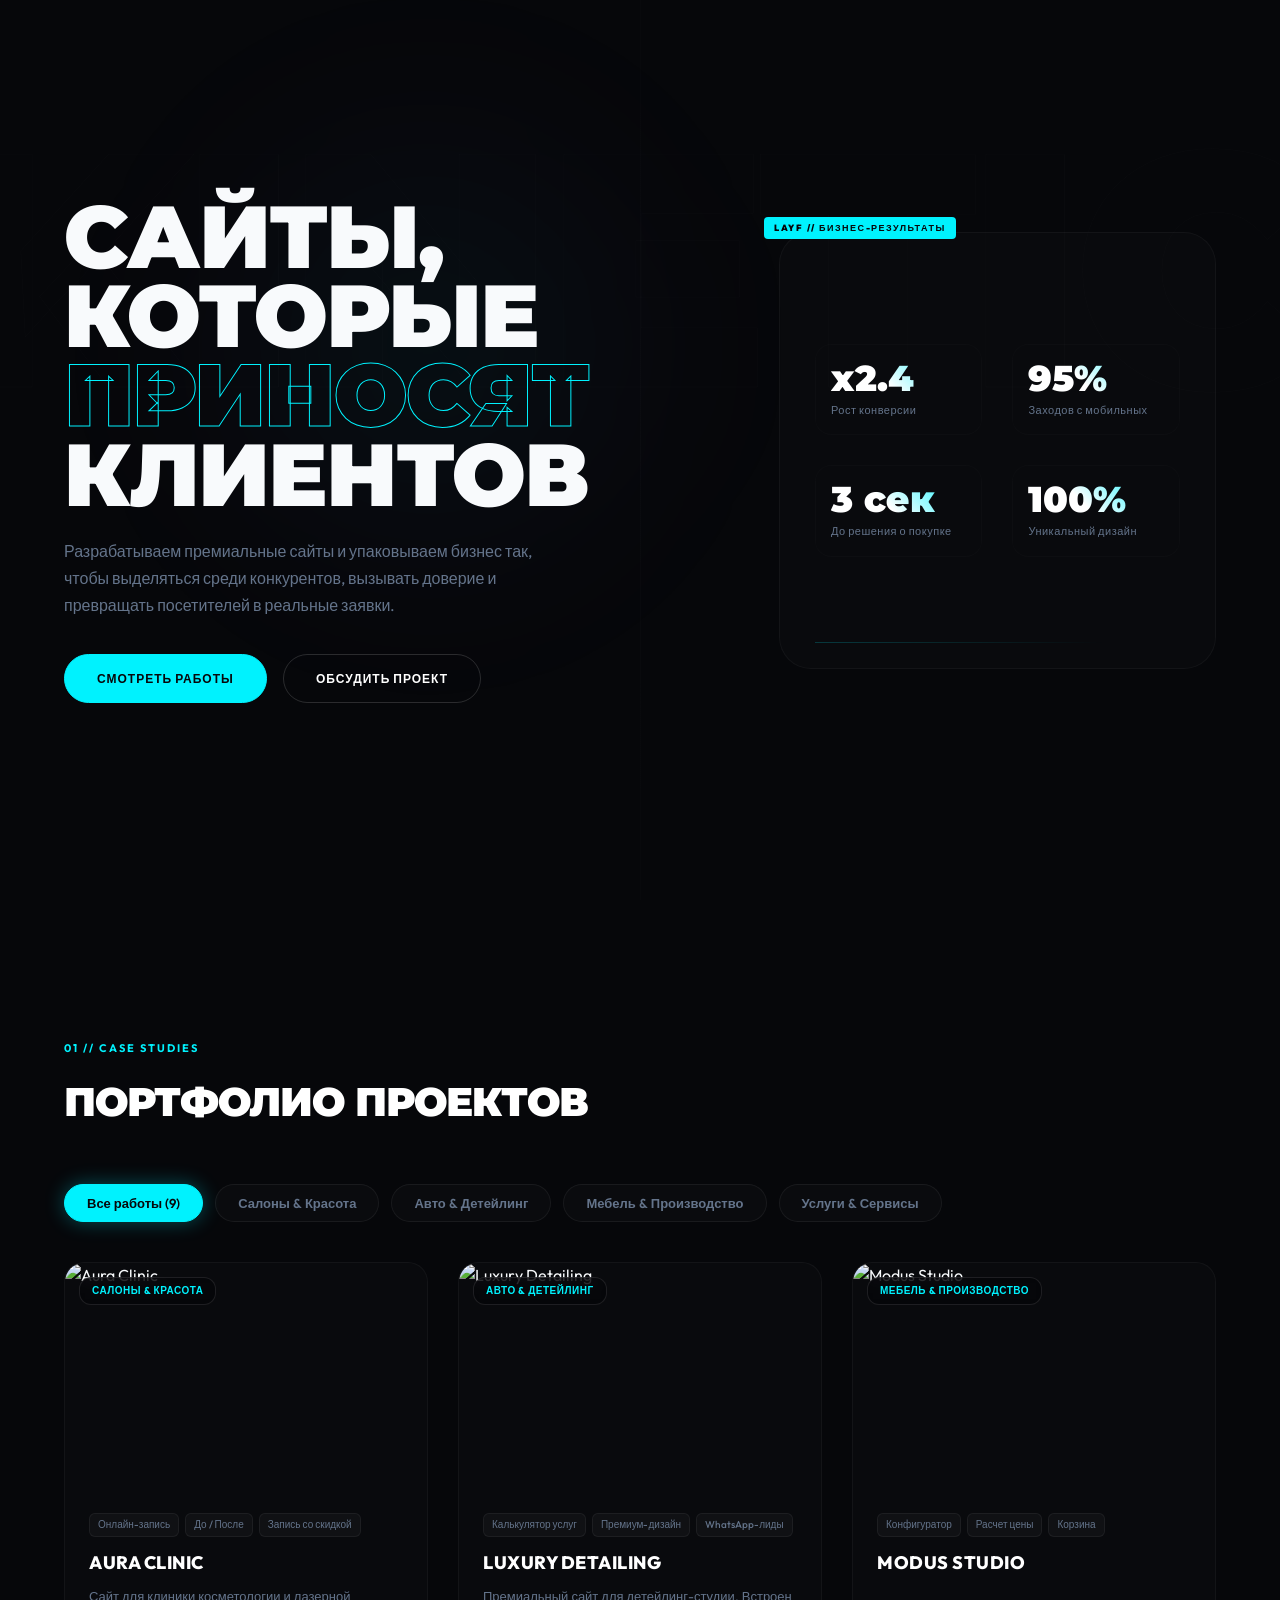
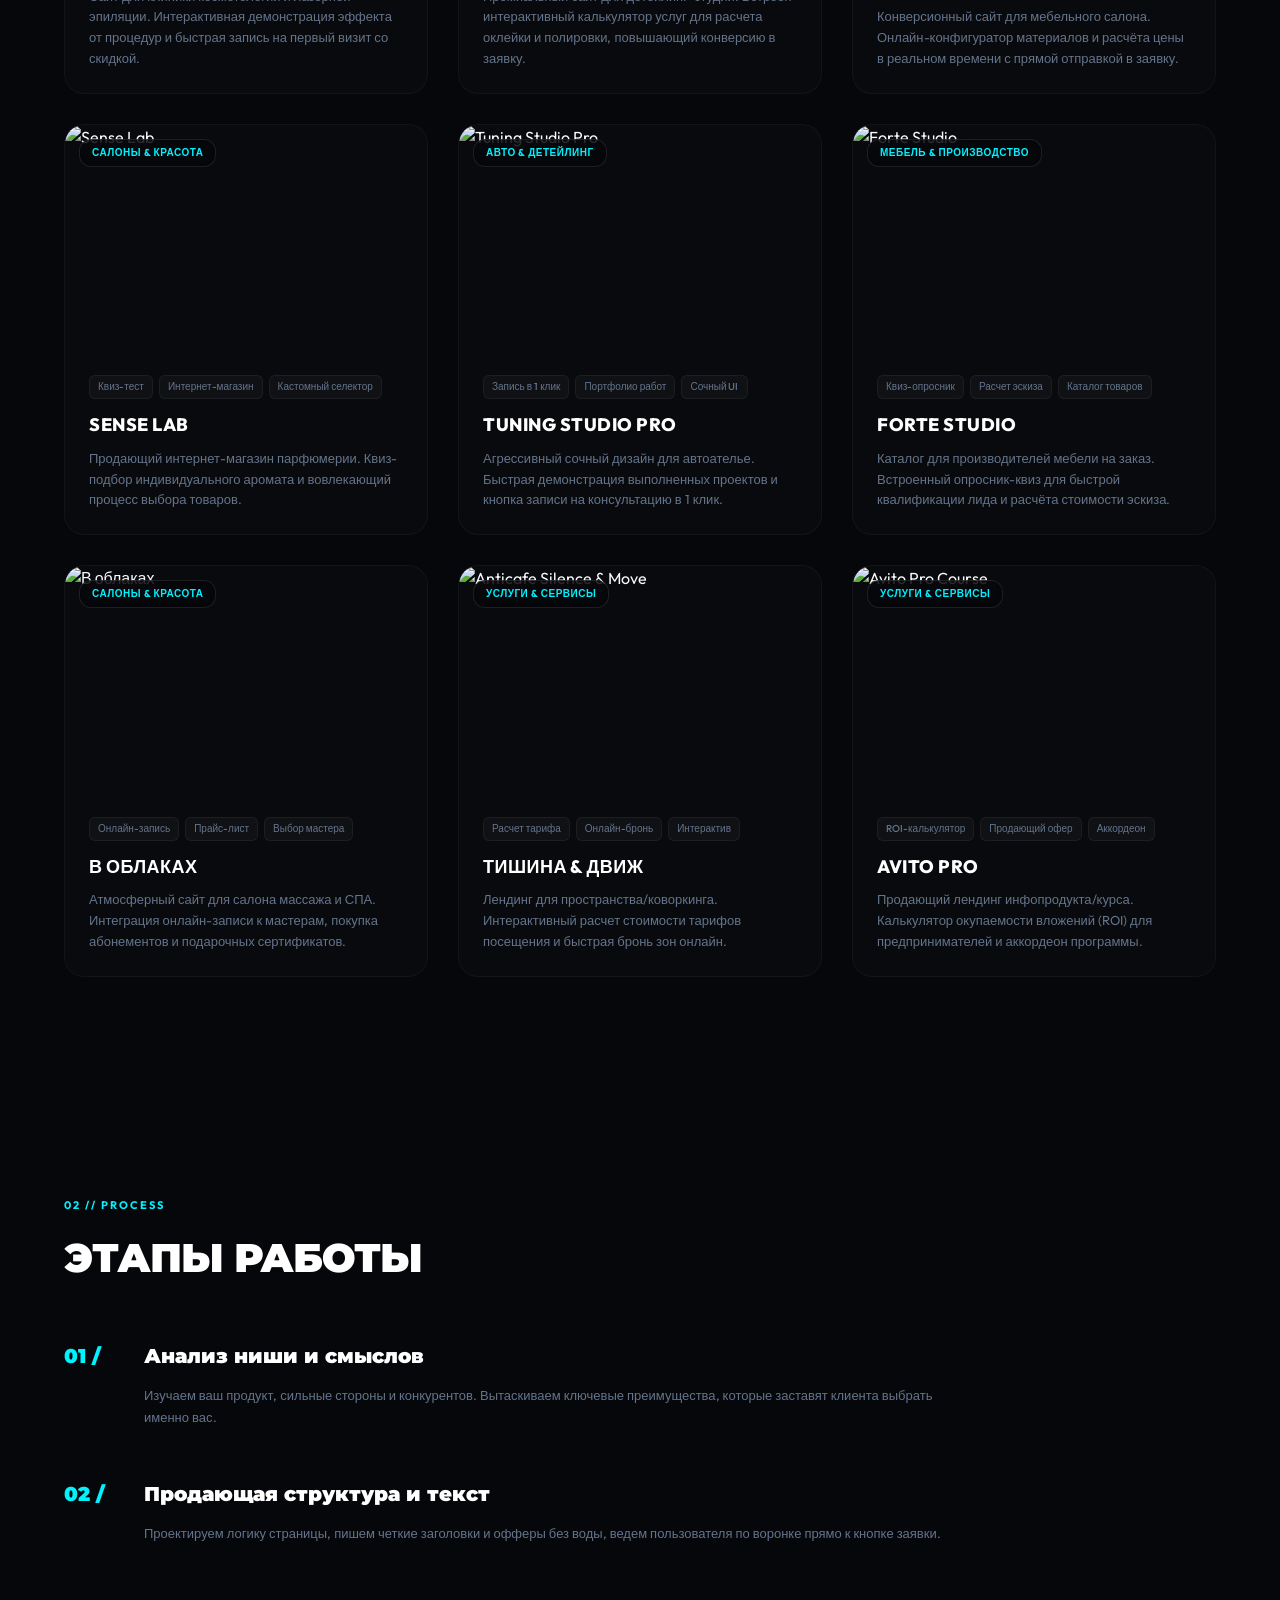
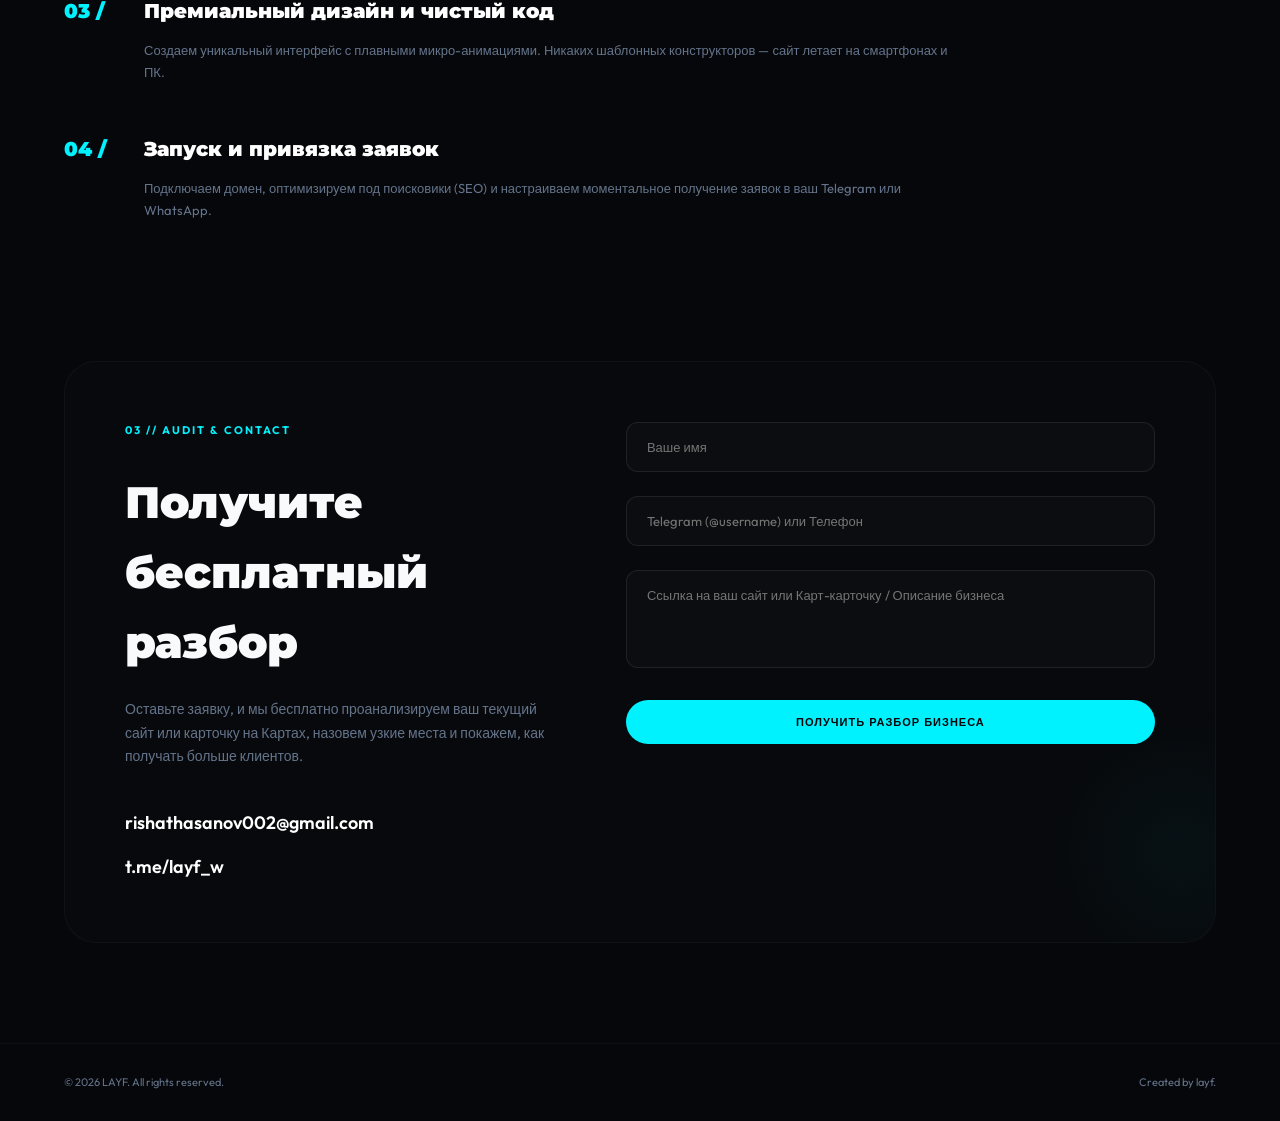
==== index.html @ 64aca0ef "Update portfolio: responsive grid, added V-Oblakah, updated Detailing URL" ====
<!DOCTYPE html>
<html lang="ru">
<head>
    <meta charset="UTF-8">
    <meta name="viewport" content="width=device-width, initial-scale=1.0">
    <title>LAYF | Разработка продающих сайтов для бизнеса</title>
    <link rel="preconnect" href="https://fonts.googleapis.com">
    <link rel="preconnect" href="https://fonts.gstatic.com" crossorigin>
    <link href="https://fonts.googleapis.com/css2?family=Montserrat:wght@800;900&family=Outfit:wght@300;400;600;800;900&display=swap" rel="stylesheet">
    <link rel="stylesheet" href="style.css">
</head>
<body>
    <!-- PRELOADER -->
    <div id="preloader">
        <div class="preloader-content">
            <div class="preloader-logo">WEB<span class="accent">KINETIC</span></div>
            <div class="preloader-bar-wrapper">
                <div class="preloader-bar"></div>
            </div>
        </div>
    </div>

    <div class="bg-glow"></div>
    
    <!-- Premium Grid Lines (Asymmetric background) -->
    <div class="bg-grid-lines">
        <span style="left: 15%;"></span>
        <span style="left: 45%;"></span>
        <span style="left: 80%;"></span>
    </div>
    
    <!-- Large decorative background text (Journalist style) -->
    <div class="bg-watermark">KINETIC</div>

    <main class="container">
        <!-- ASYMMETRIC HERO SECTION -->
        <header class="hero-v2">
            <div class="hero-text-block">
                <h1 class="hero-huge-title animate-hero">
                    <span class="split-left">САЙТЫ, КОТОРЫЕ</span><br>
                    <span class="split-right outline-text">ПРИНОСЯТ</span><br>
                    <span class="split-left">КЛИЕНТОВ</span>
                </h1>
                <p class="hero-desc-v2 animate-hero">
                    Разрабатываем премиальные сайты и упаковываем бизнес так, чтобы выделяться среди конкурентов, вызывать доверие и превращать посетителей в реальные заявки.
                </p>
                <div class="hero-actions animate-hero">
                    <a href="#projects-v2" class="btn-main scroll-to">Смотреть работы</a>
                    <a href="#contact-v2" class="btn-outline-action scroll-to">Обсудить проект</a>
                </div>
            </div>
            
            <div class="hero-visual-block animate-hero" id="hero-stats-card">
                <div class="interactive-card-badge">LAYF // БИЗНЕС-РЕЗУЛЬТАТЫ</div>
                <div class="hero-stats-widget">
                    <div class="stats-grid">
                        <div class="stat-tile" data-value="2.4" data-prefix="x">
                            <span class="stat-num">x0.0</span>
                            <span class="stat-label">Рост конверсии</span>
                        </div>
                        <div class="stat-tile" data-value="95" data-suffix="%">
                            <span class="stat-num">0%</span>
                            <span class="stat-label">Заходов с мобильных</span>
                        </div>
                        <div class="stat-tile" data-value="3" data-suffix=" сек">
                            <span class="stat-num">0 сек</span>
                            <span class="stat-label">До решения о покупке</span>
                        </div>
                        <div class="stat-tile" data-value="100" data-suffix="%">
                            <span class="stat-num">0%</span>
                            <span class="stat-label">Уникальный дизайн</span>
                        </div>
                    </div>
                    <div class="widget-decor-line"></div>
                </div>
            </div>
        </header>

        <!-- PORTFOLIO SECTION (Horizontal 3D Showcase) -->
        <!-- PORTFOLIO SECTION (Interactive Grid Showcase with Category Filters) -->
        <section class="projects-section-v2 reveal" id="projects-v2">
            <div class="section-header-v2">
                <div class="section-num">01 // CASE STUDIES</div>
                <h2 class="section-title-v2">Портфолио проектов</h2>
            </div>

            <!-- Category Filter Tabs -->
            <div class="portfolio-filter-tabs">
                <button class="filter-tab active" data-category="all">Все работы (9)</button>
                <button class="filter-tab" data-category="beauty">Салоны & Красота</button>
                <button class="filter-tab" data-category="auto">Авто & Детейлинг</button>
                <button class="filter-tab" data-category="furniture">Мебель & Производство</button>
                <button class="filter-tab" data-category="services">Услуги & Сервисы</button>
            </div>

            <!-- Grid Container -->
            <div class="projects-grid-container" id="projects-grid">
                <!-- Project 1: Beauty / Aura Clinic -->
                <a href="aura/index.html" class="project-grid-card" data-category="beauty" target="_blank">
                    <div class="grid-card-badge">Салоны & Красота</div>
                    <div class="grid-card-image">
                        <img src="https://images.unsplash.com/photo-1512290923902-8a9f81dc236c?auto=format&fit=crop&q=80&w=800" alt="Aura Clinic">
                        <div class="grid-card-overlay">
                            <span class="btn-demo">Открыть Демо ↗</span>
                        </div>
                    </div>
                    <div class="grid-card-content">
                        <div class="grid-card-tags">
                            <span>Онлайн-запись</span>
                            <span>До / После</span>
                            <span>Запись со скидкой</span>
                        </div>
                        <h3>AURA CLINIC</h3>
                        <p>Сайт для клиники косметологии и лазерной эпиляции. Интерактивная демонстрация эффекта от процедур и быстрая запись на первый визит со скидкой.</p>
                    </div>
                </a>

                <!-- Project 2: Auto / Luxury Detailing -->
                <a href="https://mb-detailing-three.vercel.app/" class="project-grid-card" data-category="auto" target="_blank">
                    <div class="grid-card-badge">Авто & Детейлинг</div>
                    <div class="grid-card-image">
                        <img src="https://images.unsplash.com/photo-1618843479313-40f8afb4b4d8?auto=format&fit=crop&q=80&w=800" alt="Luxury Detailing">
                        <div class="grid-card-overlay">
                            <span class="btn-demo">Открыть Демо ↗</span>
                        </div>
                    </div>
                    <div class="grid-card-content">
                        <div class="grid-card-tags">
                            <span>Калькулятор услуг</span>
                            <span>Премиум-дизайн</span>
                            <span>WhatsApp-лиды</span>
                        </div>
                        <h3>LUXURY DETAILING</h3>
                        <p>Премиальный сайт для детейлинг-студии. Встроен интерактивный калькулятор услуг для расчета оклейки и полировки, повышающий конверсию в заявку.</p>
                    </div>
                </a>

                <!-- Project 3: Furniture / Modus Studio -->
                <a href="modus/index.html" class="project-grid-card" data-category="furniture" target="_blank">
                    <div class="grid-card-badge">Мебель & Производство</div>
                    <div class="grid-card-image">
                        <img src="https://images.unsplash.com/photo-1555041469-a586c61ea9bc?auto=format&fit=crop&q=80&w=800" alt="Modus Studio">
                        <div class="grid-card-overlay">
                            <span class="btn-demo">Открыть Демо ↗</span>
                        </div>
                    </div>
                    <div class="grid-card-content">
                        <div class="grid-card-tags">
                            <span>Конфигуратор</span>
                            <span>Расчет цены</span>
                            <span>Корзина</span>
                        </div>
                        <h3>MODUS STUDIO</h3>
                        <p>Конверсионный сайт для мебельного салона. Онлайн-конфигуратор материалов и расчёта цены в реальном времени с прямой отправкой в заявку.</p>
                    </div>
                </a>

                <!-- Project 4: Beauty / Sense Lab -->
                <a href="scent/index.html" class="project-grid-card" data-category="beauty" target="_blank">
                    <div class="grid-card-badge">Салоны & Красота</div>
                    <div class="grid-card-image">
                        <img src="https://images.unsplash.com/photo-1547887537-6158d64c35b3?auto=format&fit=crop&q=80&w=800" alt="Sense Lab">
                        <div class="grid-card-overlay">
                            <span class="btn-demo">Открыть Демо ↗</span>
                        </div>
                    </div>
                    <div class="grid-card-content">
                        <div class="grid-card-tags">
                            <span>Квиз-тест</span>
                            <span>Интернет-магазин</span>
                            <span>Кастомный селектор</span>
                        </div>
                        <h3>SENSE LAB</h3>
                        <p>Продающий интернет-магазин парфюмерии. Квиз-подбор индивидуального аромата и вовлекающий процесс выбора товаров.</p>
                    </div>
                </a>

                <!-- Project 5: Auto / Tuning Studio Pro -->
                <a href="tuning/index.html" class="project-grid-card" data-category="auto" target="_blank">
                    <div class="grid-card-badge">Авто & Детейлинг</div>
                    <div class="grid-card-image">
                        <img src="https://images.unsplash.com/photo-1552519507-da3b142c6e3d?auto=format&fit=crop&q=80&w=800" alt="Tuning Studio Pro">
                        <div class="grid-card-overlay">
                            <span class="btn-demo">Открыть Демо ↗</span>
                        </div>
                    </div>
                    <div class="grid-card-content">
                        <div class="grid-card-tags">
                            <span>Запись в 1 клик</span>
                            <span>Портфолио работ</span>
                            <span>Сочный UI</span>
                        </div>
                        <h3>TUNING STUDIO PRO</h3>
                        <p>Агрессивный сочный дизайн для автоателье. Быстрая демонстрация выполненных проектов и кнопка записи на консультацию в 1 клик.</p>
                    </div>
                </a>

                <!-- Project 6: Furniture / Forte Studio -->
                <a href="forte/index.html" class="project-grid-card" data-category="furniture" target="_blank">
                    <div class="grid-card-badge">Мебель & Производство</div>
                    <div class="grid-card-image">
                        <img src="https://images.unsplash.com/photo-1600607687939-ce8a6c25118c?auto=format&fit=crop&q=80&w=800" alt="Forte Studio">
                        <div class="grid-card-overlay">
                            <span class="btn-demo">Открыть Демо ↗</span>
                        </div>
                    </div>
                    <div class="grid-card-content">
                        <div class="grid-card-tags">
                            <span>Квиз-опросник</span>
                            <span>Расчет эскиза</span>
                            <span>Каталог товаров</span>
                        </div>
                        <h3>FORTE STUDIO</h3>
                        <p>Каталог для производителей мебели на заказ. Встроенный опросник-квиз для быстрой квалификации лида и расчёта стоимости эскиза.</p>
                    </div>
                </a>

                <!-- Project 7: Beauty / V-Oblakah -->
                <a href="https://premiumwebtemplate.vercel.app/" class="project-grid-card" data-category="beauty" target="_blank">
                    <div class="grid-card-badge">Салоны & Красота</div>
                    <div class="grid-card-image">
                        <img src="https://images.unsplash.com/photo-1544161515-4ab6ce6db874?auto=format&fit=crop&q=80&w=800" alt="В облаках">
                        <div class="grid-card-overlay">
                            <span class="btn-demo">Открыть Демо ↗</span>
                        </div>
                    </div>
                    <div class="grid-card-content">
                        <div class="grid-card-tags">
                            <span>Онлайн-запись</span>
                            <span>Прайс-лист</span>
                            <span>Выбор мастера</span>
                        </div>
                        <h3>В ОБЛАКАХ</h3>
                        <p>Атмосферный сайт для салона массажа и СПА. Интеграция онлайн-записи к мастерам, покупка абонементов и подарочных сертификатов.</p>
                    </div>
                </a>

                <!-- Project 8: Services / Anticafe Silence & Move -->
                <a href="anticafe/index.html" class="project-grid-card" data-category="services" target="_blank">
                    <div class="grid-card-badge">Услуги & Сервисы</div>
                    <div class="grid-card-image">
                        <img src="https://images.unsplash.com/photo-1542751371-adc38448a05e?auto=format&fit=crop&q=80&w=800" alt="Anticafe Silence & Move">
                        <div class="grid-card-overlay">
                            <span class="btn-demo">Открыть Демо ↗</span>
                        </div>
                    </div>
                    <div class="grid-card-content">
                        <div class="grid-card-tags">
                            <span>Расчет тарифа</span>
                            <span>Онлайн-бронь</span>
                            <span>Интерактив</span>
                        </div>
                        <h3>ТИШИНА & ДВИЖ</h3>
                        <p>Лендинг для пространства/коворкинга. Интерактивный расчет стоимости тарифов посещения и быстрая бронь зон онлайн.</p>
                    </div>
                </a>

                <!-- Project 9: Services / Avito Pro Course -->
                <a href="avitoprofit/index.html" class="project-grid-card" data-category="services" target="_blank">
                    <div class="grid-card-badge">Услуги & Сервисы</div>
                    <div class="grid-card-image">
                        <img src="https://images.unsplash.com/photo-1460925895917-afdab827c52f?auto=format&fit=crop&q=80&w=800" alt="Avito Pro Course">
                        <div class="grid-card-overlay">
                            <span class="btn-demo">Открыть Демо ↗</span>
                        </div>
                    </div>
                    <div class="grid-card-content">
                        <div class="grid-card-tags">
                            <span>ROI-калькулятор</span>
                            <span>Продающий офер</span>
                            <span>Аккордеон</span>
                        </div>
                        <h3>AVITO PRO</h3>
                        <p>Продающий лендинг инфопродукта/курса. Калькулятор окупаемости вложений (ROI) для предпринимателей и аккордеон программы.</p>
                    </div>
                </a>
            </div>
        </section>

        <!-- PROCESS / WORKFLOW -->
        <section class="features-v2 reveal" id="process-v2">
            <div class="section-header-v2">
                <div class="section-num">02 // PROCESS</div>
                <h2 class="section-title-v2">Этапы работы</h2>
            </div>
            
            <div class="asymmetric-features-list">
                <div class="feature-item-v2">
                    <span class="feature-num-v2">01 /</span>
                    <div class="feature-text-v2">
                        <h4>Анализ ниши и смыслов</h4>
                        <p>Изучаем ваш продукт, сильные стороны и конкурентов. Вытаскиваем ключевые преимущества, которые заставят клиента выбрать именно вас.</p>
                    </div>
                </div>
                <div class="feature-item-v2">
                    <span class="feature-num-v2">02 /</span>
                    <div class="feature-text-v2">
                        <h4>Продающая структура и текст</h4>
                        <p>Проектируем логику страницы, пишем четкие заголовки и офферы без воды, ведем пользователя по воронке прямо к кнопке заявки.</p>
                    </div>
                </div>
                <div class="feature-item-v2">
                    <span class="feature-num-v2">03 /</span>
                    <div class="feature-text-v2">
                        <h4>Премиальный дизайн и чистый код</h4>
                        <p>Создаем уникальный интерфейс с плавными микро-анимациями. Никаких шаблонных конструкторов — сайт летает на смартфонах и ПК.</p>
                    </div>
                </div>
                <div class="feature-item-v2">
                    <span class="feature-num-v2">04 /</span>
                    <div class="feature-text-v2">
                        <h4>Запуск и привязка заявок</h4>
                        <p>Подключаем домен, оптимизируем под поисковики (SEO) и настраиваем моментальное получение заявок в ваш Telegram или WhatsApp.</p>
                    </div>
                </div>
            </div>
        </section>

        <!-- CONTACT SECTION -->
        <section class="contact-section-v2 reveal" id="contact-v2">
            <div class="contact-grid-v2">
                <div class="contact-info-side">
                    <div class="section-num">03 // AUDIT & CONTACT</div>
                    <h2 class="contact-title-v2">Получите бесплатный разбор</h2>
                    <p>Оставьте заявку, и мы бесплатно проанализируем ваш текущий сайт или карточку на Картах, назовем узкие места и покажем, как получать больше клиентов.</p>
                    
                    <div class="contact-meta-links">
                        <a href="mailto:rishathasanov002@gmail.com" class="meta-link">rishathasanov002@gmail.com</a>
                        <a href="https://t.me/layf_w" class="meta-link">t.me/layf_w</a>
                    </div>
                </div>
                
                <div class="contact-form-side">
                    <form id="universal-contact-form" class="contact-form-v2">
                        <div class="form-group-v2">
                            <input type="text" id="contact-name" placeholder="Ваше имя" required>
                        </div>
                        <div class="form-group-v2">
                            <input type="text" id="contact-link" placeholder="Telegram (@username) или Телефон" required>
                        </div>
                        <div class="form-group-v2">
                            <textarea id="contact-task" placeholder="Ссылка на ваш сайт или Карт-карточку / Описание бизнеса" rows="4" required></textarea>
                        </div>
                        <button type="submit" class="btn-submit-v2">Получить разбор бизнеса</button>
                        <p class="form-success-msg" style="display: none; color: var(--color-accent); margin-top: 20px; font-weight: 600;"></p>
                    </form>
                </div>
            </div>
        </section>
    </main>

    <!-- Small footer -->
    <footer class="footer-v2">
        <div class="footer-inner-v2">
            <span>&copy; 2026 LAYF. All rights reserved.</span>
            <span>Created by layf.</span>
        </div>
    </footer>

    <script src="script.js"></script>
</body>
</html>
---- style.css ----
/* WEBKINETIC CONCEPT STYLES (ASIMMETRIC JOURNAL LAYOUT) */

:root {
    --bg-color: #06070a;
    --text-main: #f8fafc;
    --text-muted: #64748b;
    --color-accent: #00f2fe;
    --color-accent-rgb: 0, 242, 254;
    --font-heading: 'Outfit', sans-serif;
    --font-body: 'Outfit', sans-serif;
}

* {
    margin: 0;
    padding: 0;
    box-sizing: border-box;
    scroll-behavior: smooth;
}

a {
    color: inherit;
    text-decoration: none;
}

body {
    background-color: var(--bg-color);
    color: var(--text-main);
    font-family: var(--font-body);
    line-height: 1.6;
    overflow-x: hidden;
    position: relative;
}

/* Background Ambient Glows */
.bg-glow {
    position: fixed;
    top: 5%;
    left: 10%;
    width: 600px;
    height: 600px;
    background: radial-gradient(circle, rgba(0, 242, 254, 0.05) 0%, rgba(168, 85, 247, 0.02) 50%, rgba(0,0,0,0) 70%);
    border-radius: 50%;
    pointer-events: none;
    z-index: 0;
    filter: blur(80px);
}

/* Premium Grid Lines (Asymmetric placement) */
.bg-grid-lines {
    position: fixed;
    top: 0;
    left: 50%;
    transform: translateX(-50%);
    width: 100%;
    max-width: 1400px;
    height: 100%;
    display: flex;
    justify-content: space-between;
    pointer-events: none;
    z-index: 0;
}
.bg-grid-lines span {
    width: 1px;
    height: 100%;
    background: linear-gradient(to bottom, rgba(255, 255, 255, 0.01) 0%, rgba(255, 255, 255, 0.02) 50%, rgba(255, 255, 255, 0.01) 100%);
}

/* Huge decorative background watermark (Journal style) */
.bg-watermark {
    position: absolute;
    top: 15vh;
    left: -5%;
    font-size: 26vw;
    font-weight: 900;
    line-height: 0.8;
    color: transparent;
    -webkit-text-stroke: 1px rgba(255, 255, 255, 0.015);
    pointer-events: none;
    user-select: none;
    z-index: 0;
    letter-spacing: -10px;
    font-family: 'Montserrat', sans-serif;
}

.container {
    max-width: 1200px;
    margin: 0 auto;
    padding: 0 24px;
    position: relative;
    z-index: 1;
}

/* Preloader Styles */
#preloader {
    position: fixed;
    top: 0;
    left: 0;
    width: 100%;
    height: 100%;
    background: #06070a;
    z-index: 99999;
    display: flex;
    align-items: center;
    justify-content: center;
    transition: opacity 0.6s cubic-bezier(0.16, 1, 0.3, 1), 
                visibility 0.6s cubic-bezier(0.16, 1, 0.3, 1),
                filter 0.6s cubic-bezier(0.16, 1, 0.3, 1);
}
#preloader.fade-out {
    opacity: 0;
    visibility: hidden;
    filter: blur(20px);
}
.preloader-content {
    display: flex;
    flex-direction: column;
    align-items: center;
    gap: 20px;
}
.preloader-logo {
    font-family: 'Outfit', sans-serif;
    font-size: 32px;
    font-weight: 900;
    color: #fff;
    letter-spacing: 3px;
    text-transform: uppercase;
    animation: pulseGlow 1.8s infinite ease-in-out;
}
.preloader-logo .accent {
    color: var(--color-accent);
}
.preloader-bar-wrapper {
    width: 160px;
    height: 2px;
    background: rgba(255, 255, 255, 0.05);
    border-radius: 1px;
    overflow: hidden;
}
.preloader-bar {
    width: 0;
    height: 100%;
    background: var(--color-accent);
    box-shadow: 0 0 10px var(--color-accent);
    animation: loadBar 1.2s cubic-bezier(0.16, 1, 0.3, 1) forwards;
}

@keyframes loadBar {
    0% { width: 0; }
    100% { width: 100%; }
}
@keyframes pulseGlow {
    0%, 100% {
        opacity: 0.8;
        transform: scale(0.98);
        text-shadow: 0 0 10px rgba(0, 242, 254, 0);
    }
    50% {
        opacity: 1;
        transform: scale(1.02);
        text-shadow: 0 0 25px rgba(0, 242, 254, 0.4);
    }
}

/* Hero Cascade Load Animations */
.animate-hero {
    opacity: 0;
    transform: translateY(30px);
    transition: opacity 1s cubic-bezier(0.16, 1, 0.3, 1), 
                transform 1s cubic-bezier(0.16, 1, 0.3, 1);
    will-change: transform, opacity;
}

body.hero-start .animate-hero {
    opacity: 1;
    transform: translateY(0);
}

body.hero-start .hero-huge-title.animate-hero {
    transition-delay: 0.1s;
}
body.hero-start .hero-desc-v2.animate-hero {
    transition-delay: 0.25s;
}
body.hero-start .hero-actions.animate-hero {
    transition-delay: 0.4s;
}
body.hero-start .hero-visual-block.animate-hero {
    transition-delay: 0.5s;
}

/* ==========================================
   ASYMMETRIC HERO SECTION
   ========================================== */
.hero-v2 {
    display: grid;
    grid-template-columns: 1.2fr 0.8fr;
    min-height: 100vh;
    align-items: center;
    gap: 60px;
    padding: 100px 0;
}
.hero-text-block {
    display: flex;
    flex-direction: column;
    align-items: flex-start;
}
.hero-huge-title {
    font-family: 'Montserrat', sans-serif;
    font-size: 5.5rem;
    font-weight: 900;
    line-height: 0.9;
    letter-spacing: -2px;
    margin-bottom: 24px;
    text-transform: uppercase;
}
.hero-huge-title .outline-text {
    color: transparent;
    -webkit-text-stroke: 1px var(--color-accent);
}
.hero-desc-v2 {
    font-size: 16px;
    color: var(--text-muted);
    max-width: 480px;
    line-height: 1.7;
    margin-bottom: 35px;
}
.hero-actions {
    display: flex;
    gap: 16px;
}

/* Split Heading on Scroll */
.hero-huge-title span {
    display: inline-block;
    will-change: transform;
    transition: transform 0.1s cubic-bezier(0.25, 0.46, 0.45, 0.94);
}

/* Buttons style with magnetic support */
.btn-main {
    background: var(--color-accent);
    color: #06070a;
    border: 1px solid var(--color-accent);
    padding: 14px 32px;
    border-radius: 30px;
    font-size: 12px;
    font-weight: 700;
    text-transform: uppercase;
    letter-spacing: 1px;
    text-decoration: none;
    will-change: transform;
    transition: background 0.3s, color 0.3s, border-color 0.3s, box-shadow 0.3s, transform 0.2s cubic-bezier(0.25, 1, 0.5, 1);
}
.btn-main:hover {
    background: transparent;
    color: var(--color-accent);
    box-shadow: 0 0 20px rgba(0, 242, 254, 0.3);
}

.btn-outline-action {
    background: transparent;
    color: #fff;
    border: 1px solid rgba(255, 255, 255, 0.15);
    padding: 14px 32px;
    border-radius: 30px;
    font-size: 12px;
    font-weight: 700;
    text-transform: uppercase;
    letter-spacing: 1px;
    text-decoration: none;
    will-change: transform;
    transition: background 0.3s, border-color 0.3s, transform 0.2s cubic-bezier(0.25, 1, 0.5, 1);
}
.btn-outline-action:hover {
    background: rgba(255, 255, 255, 0.03);
    border-color: #fff;
}

/* Hero visual block (Premium Statistics Widget with 3D Parallax perspective) */
.hero-visual-block {
    position: relative;
    width: 100%;
    aspect-ratio: 1/1;
    max-width: 440px;
    justify-self: end;
    perspective: 1000px;
}
.interactive-card-badge {
    position: absolute;
    top: -15px;
    left: -15px;
    background: var(--color-accent);
    color: #06070a;
    font-family: 'Outfit', sans-serif;
    font-size: 9px;
    font-weight: 900;
    padding: 4px 10px;
    border-radius: 4px;
    letter-spacing: 1.5px;
    z-index: 10;
}
.hero-stats-widget {
    width: 100%;
    height: 100%;
    background: rgba(255, 255, 255, 0.015);
    border: 1px solid rgba(255, 255, 255, 0.04);
    border-radius: 32px;
    padding: 35px;
    display: flex;
    flex-direction: column;
    justify-content: center;
    backdrop-filter: blur(8px);
    transition: transform 0.15s ease-out, border-color 0.4s, box-shadow 0.4s;
    transform-style: preserve-3d;
}
.hero-stats-widget:hover {
    border-color: rgba(0, 242, 254, 0.15);
    box-shadow: 0 25px 60px rgba(0, 0, 0, 0.5);
}

.stats-grid {
    display: grid;
    grid-template-columns: 1fr 1fr;
    gap: 30px;
    transform: translateZ(25px);
}

.stat-tile {
    display: flex;
    flex-direction: column;
    gap: 6px;
    padding: 15px;
    background: rgba(255, 255, 255, 0.005);
    border: 1px solid rgba(255, 255, 255, 0.015);
    border-radius: 16px;
    transition: all 0.3s ease;
}
.stat-tile:hover {
    background: rgba(255, 255, 255, 0.015);
    border-color: rgba(255, 255, 255, 0.05);
    transform: translateZ(5px) scale(1.03);
}

.stat-num {
    font-family: 'Montserrat', sans-serif;
    font-size: 36px;
    font-weight: 900;
    color: #fff;
    line-height: 1;
    background: linear-gradient(45deg, #fff 40%, var(--color-accent) 100%);
    -webkit-background-clip: text;
    -webkit-text-fill-color: transparent;
}
.stat-label {
    font-size: 11px;
    color: var(--text-muted);
    font-weight: 500;
    letter-spacing: 0.5px;
}

.widget-decor-line {
    position: absolute;
    bottom: 25px;
    left: 35px;
    width: calc(100% - 70px);
    height: 1px;
    background: linear-gradient(90deg, var(--color-accent) 0%, transparent 80%);
    opacity: 0.2;
    transform: translateZ(10px);
}

/* ==========================================
   SECTION HEADER (Asymmetric layout style)
   ========================================== */
.section-header-v2 {
    margin-top: 140px;
    margin-bottom: 50px;
    display: flex;
    flex-direction: column;
    align-items: flex-start;
}
.section-num {
    font-size: 11px;
    font-weight: 700;
    letter-spacing: 2px;
    color: var(--color-accent);
    margin-bottom: 12px;
}
.section-title-v2 {
    font-family: 'Montserrat', sans-serif;
    font-size: 40px;
    font-weight: 900;
    text-transform: uppercase;
    color: #fff;
    letter-spacing: -1px;
}

/* ==========================================
   PORTFOLIO SECTION & SLIDER
   ========================================== */
.projects-section-v2 {
    position: relative;
    padding-bottom: 80px;
}

/* Category Filter Tabs */
.portfolio-filter-tabs {
    display: flex;
    flex-wrap: wrap;
    gap: 12px;
    margin: 30px 0 40px 0;
}
.filter-tab {
    background: rgba(255, 255, 255, 0.02);
    border: 1px solid rgba(255, 255, 255, 0.06);
    color: var(--text-muted);
    padding: 10px 22px;
    border-radius: 30px;
    font-size: 13px;
    font-weight: 600;
    font-family: var(--font-heading);
    cursor: pointer;
    transition: all 0.3s cubic-bezier(0.16, 1, 0.3, 1);
}
.filter-tab:hover {
    color: #fff;
    border-color: rgba(255, 255, 255, 0.2);
    background: rgba(255, 255, 255, 0.04);
}
.filter-tab.active {
    background: var(--color-accent);
    color: #06070a;
    border-color: var(--color-accent);
    box-shadow: 0 0 20px rgba(0, 242, 254, 0.3);
}

/* Portfolio Grid Container */
.projects-grid-container {
    display: grid;
    grid-template-columns: repeat(3, 1fr);
    gap: 30px;
    width: 100%;
}

/* Grid Cards */
.project-grid-card {
    background: rgba(255, 255, 255, 0.015);
    border: 1px solid rgba(255, 255, 255, 0.04);
    backdrop-filter: blur(8px);
    border-radius: 20px;
    overflow: hidden;
    text-decoration: none !important;
    color: var(--text-main);
    display: flex;
    flex-direction: column;
    position: relative;
    transition: transform 0.4s cubic-bezier(0.16, 1, 0.3, 1), 
                border-color 0.4s ease, 
                box-shadow 0.4s ease,
                opacity 0.4s ease;
}
.project-grid-card.is-filtered-out {
    display: none !important;
}
.project-grid-card:hover {
    transform: translateY(-8px);
    border-color: rgba(0, 242, 254, 0.3);
    box-shadow: 0 15px 40px rgba(0, 0, 0, 0.6), 0 0 25px rgba(0, 242, 254, 0.1);
    background: rgba(255, 255, 255, 0.03);
}

.grid-card-badge {
    position: absolute;
    top: 14px;
    left: 14px;
    z-index: 5;
    background: rgba(6, 7, 10, 0.85);
    border: 1px solid rgba(255, 255, 255, 0.1);
    backdrop-filter: blur(6px);
    color: var(--color-accent);
    font-size: 10px;
    font-weight: 700;
    padding: 5px 12px;
    border-radius: 12px;
    text-transform: uppercase;
    letter-spacing: 0.5px;
}

.grid-card-image {
    width: 100%;
    aspect-ratio: 16/10;
    position: relative;
    overflow: hidden;
}
.grid-card-image img {
    width: 100%;
    height: 100%;
    object-fit: cover;
    transition: transform 0.6s cubic-bezier(0.16, 1, 0.3, 1);
}
.project-grid-card:hover .grid-card-image img {
    transform: scale(1.06);
}

.grid-card-overlay {
    position: absolute;
    inset: 0;
    background: rgba(6, 7, 10, 0.6);
    display: flex;
    align-items: center;
    justify-content: center;
    opacity: 0;
    transition: opacity 0.3s ease;
}
.project-grid-card:hover .grid-card-overlay {
    opacity: 1;
}

.btn-demo {
    background: var(--color-accent);
    color: #06070a;
    padding: 10px 22px;
    border-radius: 20px;
    font-size: 12px;
    font-weight: 800;
    text-transform: uppercase;
    letter-spacing: 0.5px;
    transform: translateY(10px);
    transition: transform 0.3s ease;
}
.project-grid-card:hover .btn-demo {
    transform: translateY(0);
}

.grid-card-content {
    padding: 24px;
    display: flex;
    flex-direction: column;
    flex-grow: 1;
}

.grid-card-tags {
    display: flex;
    flex-wrap: wrap;
    gap: 6px;
    margin-bottom: 12px;
}
.grid-card-tags span {
    background: rgba(255, 255, 255, 0.03);
    border: 1px solid rgba(255, 255, 255, 0.05);
    color: var(--text-muted);
    font-size: 10px;
    padding: 3px 8px;
    border-radius: 6px;
    font-weight: 500;
}

.grid-card-content h3 {
    font-size: 18px;
    font-weight: 800;
    color: #fff !important;
    margin-bottom: 8px;
    letter-spacing: 0.5px;
    text-decoration: none !important;
}
.grid-card-content p {
    font-size: 13px;
    color: var(--text-muted) !important;
    line-height: 1.6;
    margin-top: auto;
    text-decoration: none !important;
}

/* More Button Wrapper */
.portfolio-more-wrapper {
    display: flex;
    justify-content: center;
    margin-top: 50px;
}
.btn-toggle-more {
    background: rgba(255, 255, 255, 0.02);
    border: 1px solid rgba(255, 255, 255, 0.08);
    color: var(--text-main);
    padding: 14px 36px;
    border-radius: 30px;
    font-size: 14px;
    font-weight: 700;
    font-family: var(--font-heading);
    cursor: pointer;
    transition: all 0.3s ease;
}
.btn-toggle-more:hover {
    background: rgba(255, 255, 255, 0.06);
    border-color: rgba(255, 255, 255, 0.2);
    color: var(--color-accent);
}

@media (max-width: 992px) {
    .projects-grid-container {
        grid-template-columns: repeat(2, 1fr);
    }
}
@media (max-width: 640px) {
    .projects-grid-container {
        grid-template-columns: 1fr;
    }
}

/* ==========================================
   PLAYGROUND LAB BLOCK
   ========================================== */
.playground-container-v2 {
    display: grid;
    grid-template-columns: 1.2fr 0.8fr;
    gap: 40px;
    background: rgba(255, 255, 255, 0.01);
    border: 1px solid rgba(255, 255, 255, 0.04);
    border-radius: 32px;
    padding: 35px;
    backdrop-filter: blur(8px);
}
.canvas-wrapper-v2 {
    position: relative;
    width: 100%;
    height: 400px;
    background: #06070a;
    border: 1px solid rgba(255, 255, 255, 0.03);
    border-radius: 20px;
    overflow: hidden;
}
#playground-canvas {
    position: absolute;
    inset: 0;
    width: 100%;
    height: 100%;
    cursor: crosshair;
}
.canvas-hint {
    position: absolute;
    bottom: 20px;
    left: 50%;
    transform: translateX(-50%);
    font-size: 10px;
    letter-spacing: 1px;
    text-transform: uppercase;
    color: var(--text-muted);
    background: rgba(6, 7, 10, 0.8);
    padding: 6px 16px;
    border-radius: 20px;
    pointer-events: none;
    border: 1px solid rgba(255,255,255,0.03);
}

.playground-controls-v2 {
    display: flex;
    flex-direction: column;
    gap: 30px;
    justify-content: center;
}
.control-header-v2 h3 {
    font-size: 18px;
    color: #fff;
    margin-bottom: 8px;
}
.control-header-v2 p {
    font-size: 12px;
    color: var(--text-muted);
    line-height: 1.5;
}
.control-groups-v2 {
    display: flex;
    flex-direction: column;
    gap: 20px;
}
.control-group-v2 {
    display: flex;
    flex-direction: column;
    gap: 8px;
}
.control-group-v2 label {
    font-size: 11px;
    font-weight: 600;
    text-transform: uppercase;
    letter-spacing: 0.5px;
    color: var(--text-main);
}
.control-group-v2 label span {
    color: var(--color-accent);
}

.control-group-v2 input[type="range"] {
    -webkit-appearance: none;
    width: 100%;
    height: 4px;
    background: rgba(255, 255, 255, 0.08);
    border-radius: 2px;
    outline: none;
}
.control-group-v2 input[type="range"]::-webkit-slider-thumb {
    -webkit-appearance: none;
    width: 14px;
    height: 14px;
    border-radius: 50%;
    background: var(--color-accent);
    cursor: pointer;
    box-shadow: 0 0 8px var(--color-accent);
}

.color-options-v2 {
    display: flex;
    gap: 12px;
}
.color-btn-v2 {
    width: 32px;
    height: 32px;
    border-radius: 50%;
    border: 2px solid transparent;
    background: var(--btn-color);
    cursor: pointer;
    transition: all 0.3s;
}
.color-btn-v2.active {
    border-color: #fff;
    box-shadow: 0 0 15px var(--btn-color);
    transform: scale(1.1);
}

/* ==========================================
   INTERACTIVE SPLIT PRICING PANELS
   ========================================== */
.split-services-container {
    display: flex;
    gap: 20px;
    width: 100%;
    height: 520px;
    margin-top: 20px;
}

.service-panel {
    flex: 1;
    background: rgba(255, 255, 255, 0.01);
    border: 1px solid rgba(255, 255, 255, 0.03);
    border-radius: 28px;
    padding: 35px;
    overflow: hidden;
    position: relative;
    display: flex;
    transition: flex 0.7s cubic-bezier(0.16, 1, 0.3, 1), 
                background 0.5s cubic-bezier(0.16, 1, 0.3, 1), 
                border-color 0.5s cubic-bezier(0.16, 1, 0.3, 1);
    cursor: pointer;
}

/* Hover/Active states */
.service-panel.active,
.service-panel:hover {
    flex: 2.5;
    background: rgba(255, 255, 255, 0.02);
    border-color: rgba(0, 242, 254, 0.2);
    box-shadow: 0 20px 50px rgba(0, 0, 0, 0.4);
}

/* Vertical Header shown when panel is collapsed */
.panel-header-vertical {
    position: absolute;
    top: 35px;
    left: 50%;
    transform: translateX(-50%);
    display: flex;
    flex-direction: column;
    align-items: center;
    gap: 30px;
    height: calc(100% - 70px);
    width: 40px;
    pointer-events: none;
    opacity: 1;
    transition: opacity 0.4s ease;
}
.panel-header-vertical h3 {
    writing-mode: vertical-lr;
    transform: rotate(180deg);
    font-family: 'Montserrat', sans-serif;
    font-size: 15px;
    font-weight: 900;
    letter-spacing: 2px;
    color: var(--text-muted);
    white-space: nowrap;
}
.panel-num {
    font-family: 'Montserrat', sans-serif;
    font-size: 16px;
    font-weight: 900;
    color: rgba(255, 255, 255, 0.1);
}
.panel-price-short {
    margin-top: auto;
    font-size: 12px;
    font-weight: 700;
    color: var(--color-accent);
}

/* Full Panel Content (shown when expanded) */
.panel-content-full {
    display: flex;
    flex-direction: column;
    justify-content: space-between;
    width: 100%;
    height: 100%;
    opacity: 0;
    pointer-events: none;
    transition: opacity 0.5s ease;
}
.panel-content-full h3 {
    font-family: 'Montserrat', sans-serif;
    font-size: 28px;
    font-weight: 900;
    color: #fff;
    margin-bottom: 12px;
    letter-spacing: -0.5px;
}
.panel-meta {
    font-size: 10px;
    font-weight: 800;
    color: var(--color-accent);
    letter-spacing: 1.5px;
    margin-bottom: 20px;
}
.panel-desc {
    font-size: 13px;
    color: var(--text-muted);
    line-height: 1.6;
    max-width: 500px;
    margin-bottom: 20px;
}
.panel-features-list {
    margin-bottom: 30px;
}
.panel-features-list ul {
    list-style: none;
    display: grid;
    grid-template-columns: 1fr 1fr;
    gap: 12px;
}
.panel-features-list li {
    font-size: 12px;
    color: var(--text-main);
    display: flex;
    align-items: center;
    gap: 8px;
}
.panel-features-list li span {
    color: var(--color-accent);
    font-weight: 900;
}

.panel-footer {
    display: flex;
    align-items: center;
    gap: 30px;
    margin-top: auto;
}
.price-tag {
    font-size: 22px;
    font-weight: 850;
    color: #fff;
}
.btn-panel-action {
    background: transparent;
    border: 1px solid var(--color-accent);
    color: var(--color-accent);
    padding: 12px 28px;
    border-radius: 30px;
    font-size: 11px;
    font-weight: 700;
    text-transform: uppercase;
    letter-spacing: 0.5px;
    text-decoration: none;
    transition: all 0.3s;
}
.btn-panel-action:hover {
    background: var(--color-accent);
    color: #06070a;
    box-shadow: 0 0 15px rgba(0, 242, 254, 0.3);
}

/* Visibility togglers based on expanded state */
.service-panel.active .panel-header-vertical,
.service-panel:hover .panel-header-vertical {
    opacity: 0;
}
.service-panel.active .panel-content-full,
.service-panel:hover .panel-content-full {
    opacity: 1;
    pointer-events: auto;
}

/* ==========================================
   APPROACH / FEATURES
   ========================================== */
.asymmetric-features-list {
    display: flex;
    flex-direction: column;
    gap: 50px;
    max-width: 900px;
    margin-top: 20px;
}
.feature-item-v2 {
    display: grid;
    grid-template-columns: 80px 1fr;
    align-items: start;
}
.feature-num-v2 {
    font-family: 'Montserrat', sans-serif;
    font-size: 20px;
    font-weight: 900;
    color: var(--color-accent);
}
.feature-text-v2 h4 {
    font-family: 'Montserrat', sans-serif;
    font-size: 20px;
    font-weight: 900;
    color: #fff;
    margin-bottom: 12px;
}
.feature-text-v2 p {
    font-size: 13px;
    color: var(--text-muted);
    line-height: 1.7;
}

/* ==========================================
   CONTACT SECTION
   ========================================== */
.contact-section-v2 {
    margin-top: 140px;
    margin-bottom: 100px;
    background: rgba(255, 255, 255, 0.01);
    border: 1px solid rgba(255, 255, 255, 0.04);
    border-radius: 32px;
    padding: 60px;
    overflow: hidden;
    position: relative;
}
.contact-section-v2::before {
    content: '';
    position: absolute;
    bottom: -10%; right: -10%;
    width: 300px; height: 300px;
    background: radial-gradient(circle, rgba(0, 242, 254, 0.04) 0%, transparent 70%);
    pointer-events: none;
}
.contact-grid-v2 {
    display: grid;
    grid-template-columns: 1fr 1.2fr;
    gap: 60px;
}
.contact-info-side {
    display: flex;
    flex-direction: column;
    justify-content: space-between;
}
.contact-title-v2 {
    font-family: 'Montserrat', sans-serif;
    font-size: 44px;
    font-weight: 900;
    margin-top: 15px;
    margin-bottom: 20px;
}
.contact-info-side p {
    font-size: 14px;
    color: var(--text-muted);
    line-height: 1.7;
    margin-bottom: 40px;
}
.contact-meta-links {
    display: flex;
    flex-direction: column;
    gap: 15px;
}
.meta-link {
    font-size: 18px;
    font-weight: 600;
    color: #fff;
    text-decoration: none;
    transition: color 0.3s;
}
.meta-link:hover {
    color: var(--color-accent);
}

.contact-form-v2 {
    display: flex;
    flex-direction: column;
    gap: 24px;
}
.form-group-v2 input, .form-group-v2 textarea {
    width: 100%;
    background: rgba(255, 255, 255, 0.02);
    border: 1px solid rgba(255, 255, 255, 0.08);
    border-radius: 12px;
    padding: 16px 20px;
    color: #fff;
    font-family: var(--font-body);
    font-size: 13px;
    outline: none;
    transition: all 0.3s;
}
.form-group-v2 input:focus, .form-group-v2 textarea:focus {
    border-color: var(--color-accent);
    background: rgba(255,255,255,0.03);
}
.form-group-v2 textarea {
    resize: none;
}

.btn-submit-v2 {
    background: var(--color-accent);
    color: #06070a;
    border: none;
    border-radius: 30px;
    padding: 16px 32px;
    font-weight: 700;
    font-size: 11px;
    text-transform: uppercase;
    letter-spacing: 1px;
    cursor: pointer;
    transition: all 0.3s;
}
.btn-submit-v2:hover {
    background: #fff;
    transform: translateY(-2px);
    box-shadow: 0 10px 25px rgba(255,255,255,0.1);
}

/* Footer v2 */
.footer-v2 {
    border-top: 1px solid rgba(255, 255, 255, 0.03);
    padding: 30px 0;
    margin-top: 40px;
}
.footer-inner-v2 {
    max-width: 1200px;
    margin: 0 auto;
    padding: 0 24px;
    display: flex;
    justify-content: space-between;
    font-size: 11px;
    color: var(--text-muted);
}

/* Reveal scroll engine compatibility */
.reveal {
    opacity: 0;
    transform: translateY(50px) scale(0.97);
    filter: blur(4px);
    transition: all 1.2s cubic-bezier(0.16, 1, 0.3, 1);
}
.reveal.active {
    opacity: 1;
    transform: translateY(0) scale(1);
    filter: blur(0);
}

/* ==========================================
   MOBILE & TABLET OVERRIDES
   ========================================== */
@media (max-width: 1024px) {
    .hero-huge-title {
        font-size: 4rem;
    }
    .projects-grid-container {
        grid-template-columns: repeat(2, 1fr);
        gap: 20px;
    }
}

@media (max-width: 768px) {
    .projects-grid-container {
        grid-template-columns: 1fr;
        gap: 20px;
    }
    .portfolio-filter-tabs {
        flex-wrap: nowrap;
        overflow-x: auto;
        padding-bottom: 15px;
        -webkit-overflow-scrolling: touch;
        gap: 8px;
    }
    .filter-tab {
        flex-shrink: 0;
        white-space: nowrap;
    }

    /* Split Panels mobile layout */
    .split-services-container {
        flex-direction: column;
        height: auto;
        gap: 20px;
    }
    .service-panel {
        flex: none !important;
        width: 100%;
        height: auto;
        padding: 28px 24px;
    }
    .panel-header-vertical {
        display: none;
    }
    .panel-content-full {
        opacity: 1 !important;
        pointer-events: auto !important;
    }
    .panel-features-list ul {
        grid-template-columns: 1fr;
        gap: 8px;
    }

    .hero-v2 {
        grid-template-columns: 1fr;
        gap: 40px;
        min-height: auto;
        padding-top: 140px;
    }
    .hero-visual-block {
        justify-self: center;
        max-width: 320px;
    }
    .hero-huge-title {
        font-size: 3rem;
    }
    .slider-window {
        width: 100%;
        -webkit-mask-image: none;
        mask-image: none;
    }
    .slider-arrow {
        display: none;
    }
    .project-card {
        flex: 0 0 85vw;
        opacity: 0.5;
        filter: blur(1px) grayscale(0.3);
    }
    .project-card.active {
        opacity: 1;
        filter: none;
    }
    .playground-container-v2 {
        grid-template-columns: 1fr;
        padding: 20px;
    }
    .canvas-wrapper-v2 {
        height: 280px;
    }
    .contact-grid-v2 {
        grid-template-columns: 1fr;
        gap: 40px;
    }
    .contact-section-v2 {
        padding: 30px 20px;
    }
    .feature-item-v2 {
        grid-template-columns: 50px 1fr;
    }
}
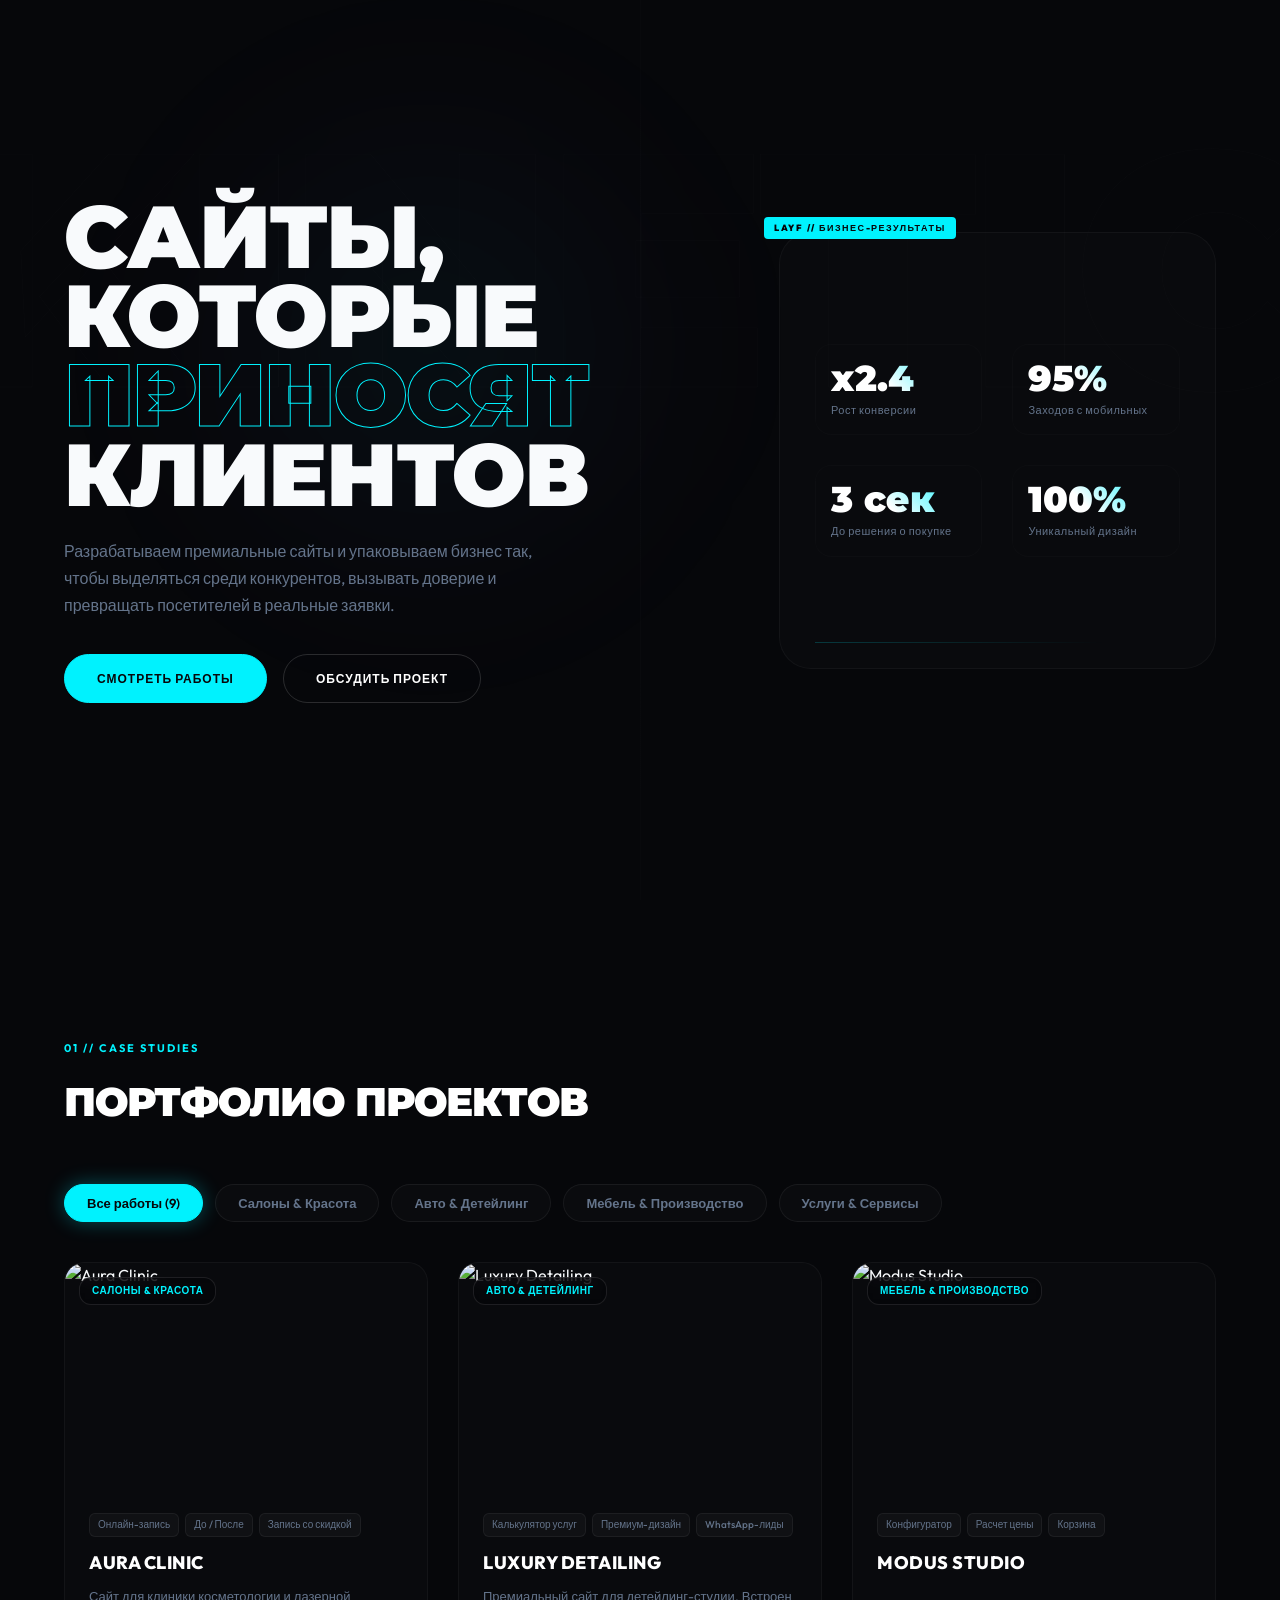
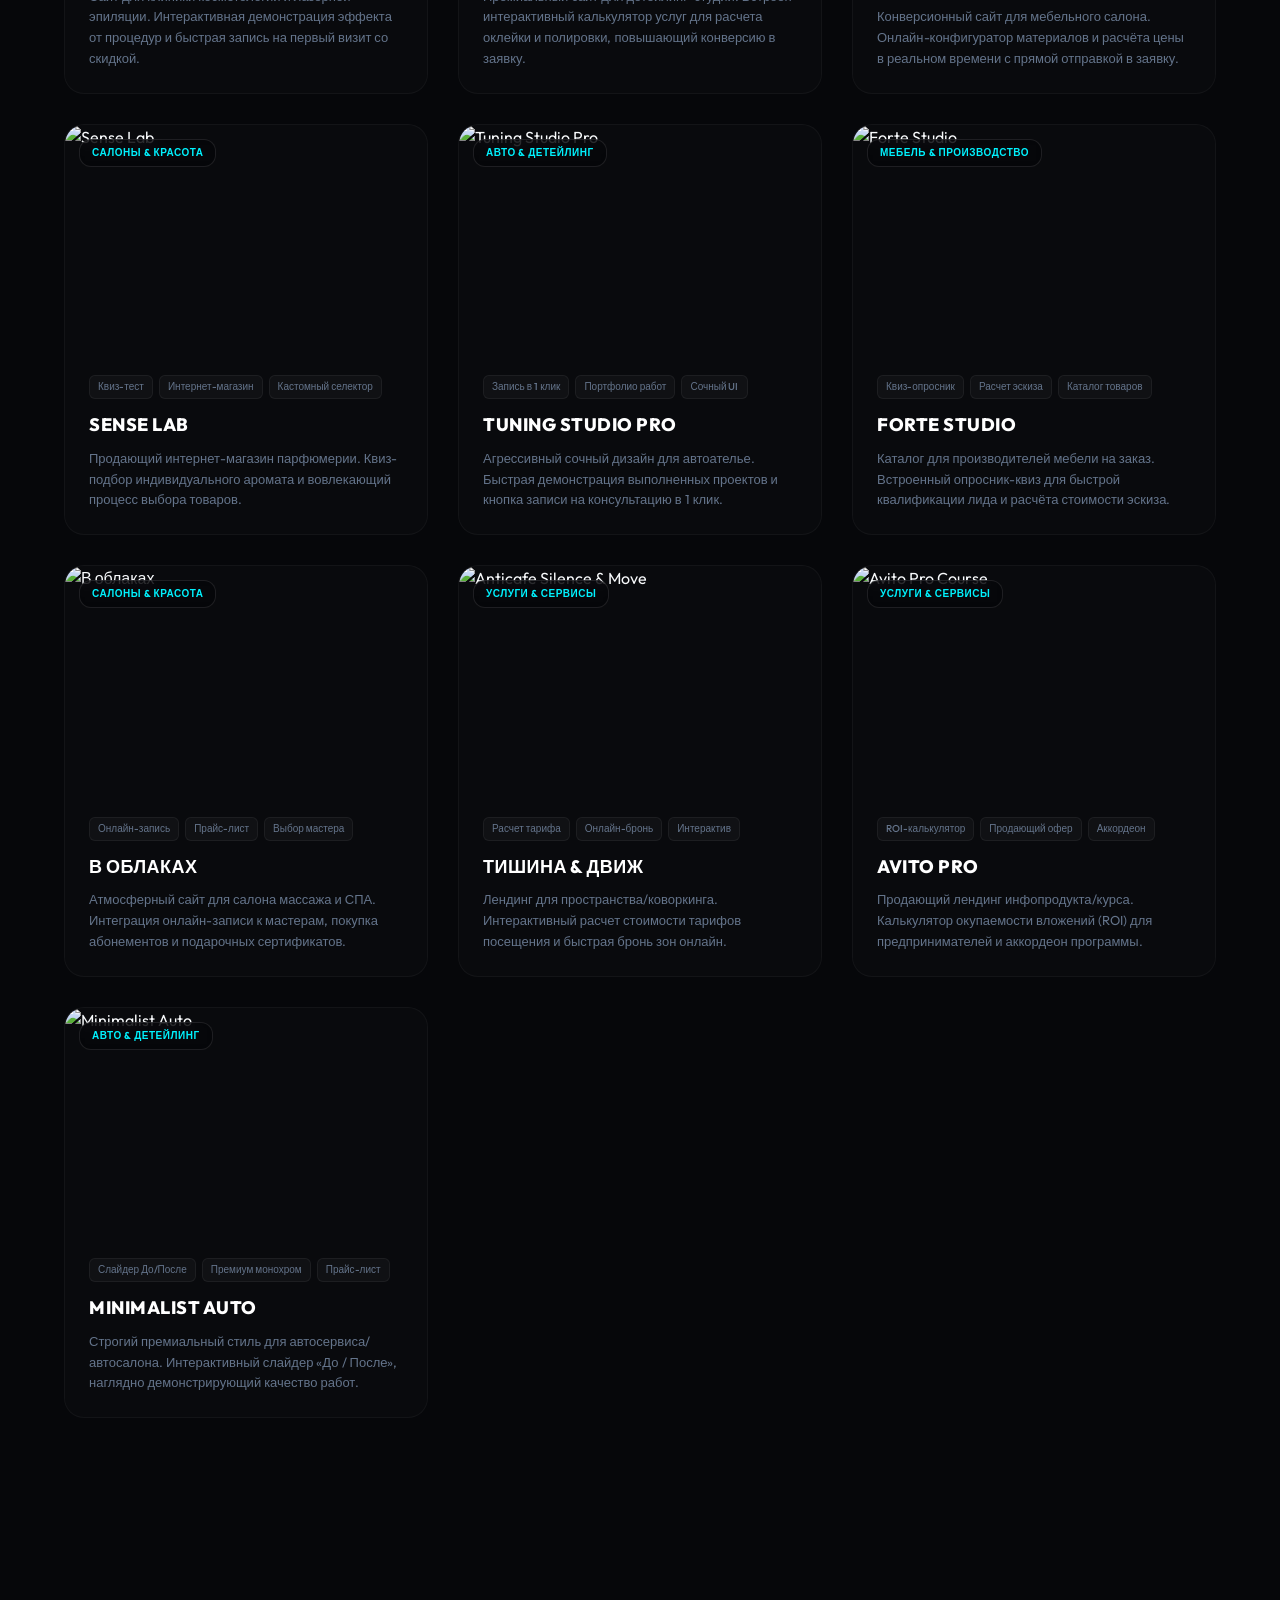
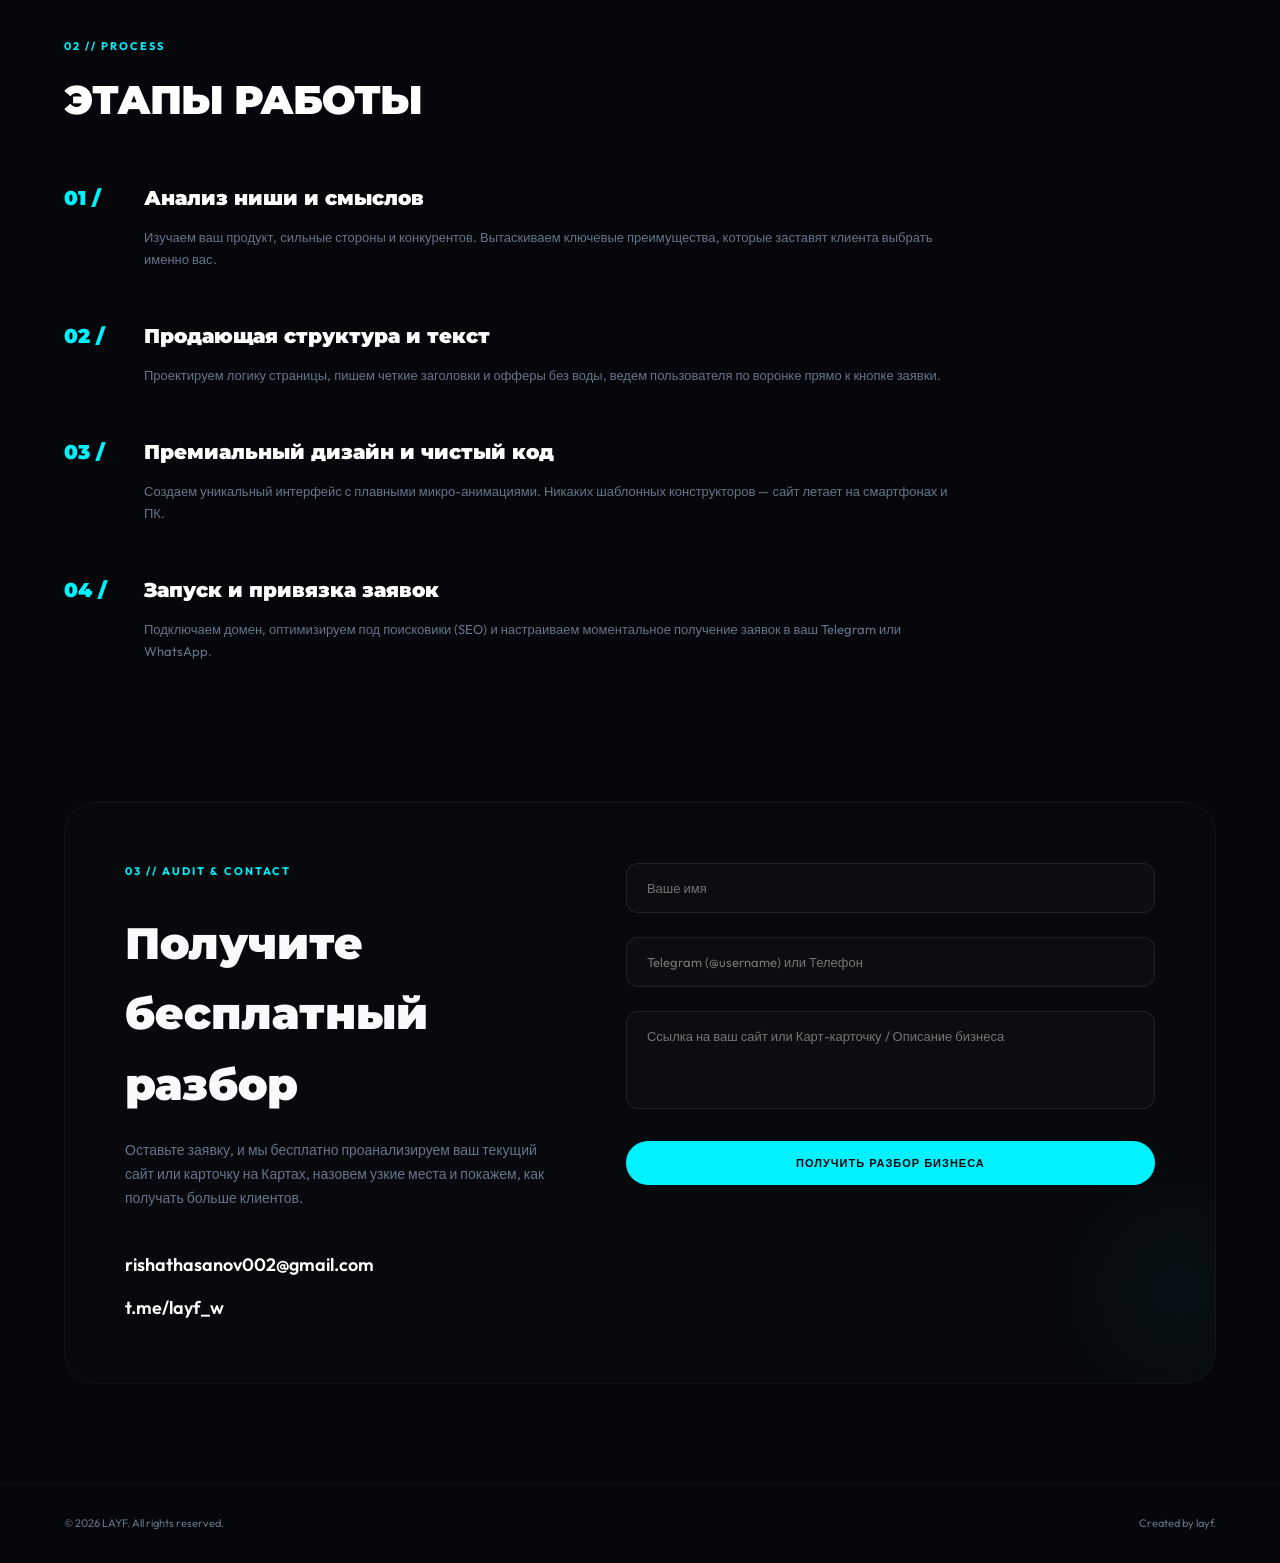
==== commit 4672272b: "Revert wide projects layout, keep 10 items in simple grid" ====
--- a/index.html
+++ b/index.html
@@ -274,6 +274,25 @@
                         <p>Продающий лендинг инфопродукта/курса. Калькулятор окупаемости вложений (ROI) для предпринимателей и аккордеон программы.</p>
                     </div>
                 </a>
+                <!-- Project 10: Auto / Minimalist Auto -->
+                <a href="minimalist/index.html" class="project-grid-card" data-category="auto" target="_blank">
+                    <div class="grid-card-badge">Авто & Детейлинг</div>
+                    <div class="grid-card-image">
+                        <img src="https://images.unsplash.com/photo-1550355291-bbee04a92027?auto=format&fit=crop&q=80&w=800" alt="Minimalist Auto">
+                        <div class="grid-card-overlay">
+                            <span class="btn-demo">Открыть Демо ↗</span>
+                        </div>
+                    </div>
+                    <div class="grid-card-content">
+                        <div class="grid-card-tags">
+                            <span>Слайдер До/После</span>
+                            <span>Премиум монохром</span>
+                            <span>Прайс-лист</span>
+                        </div>
+                        <h3>MINIMALIST AUTO</h3>
+                        <p>Строгий премиальный стиль для автосервиса/автосалона. Интерактивный слайдер «До / После», наглядно демонстрирующий качество работ.</p>
+                    </div>
+                </a>
             </div>
         </section>
 
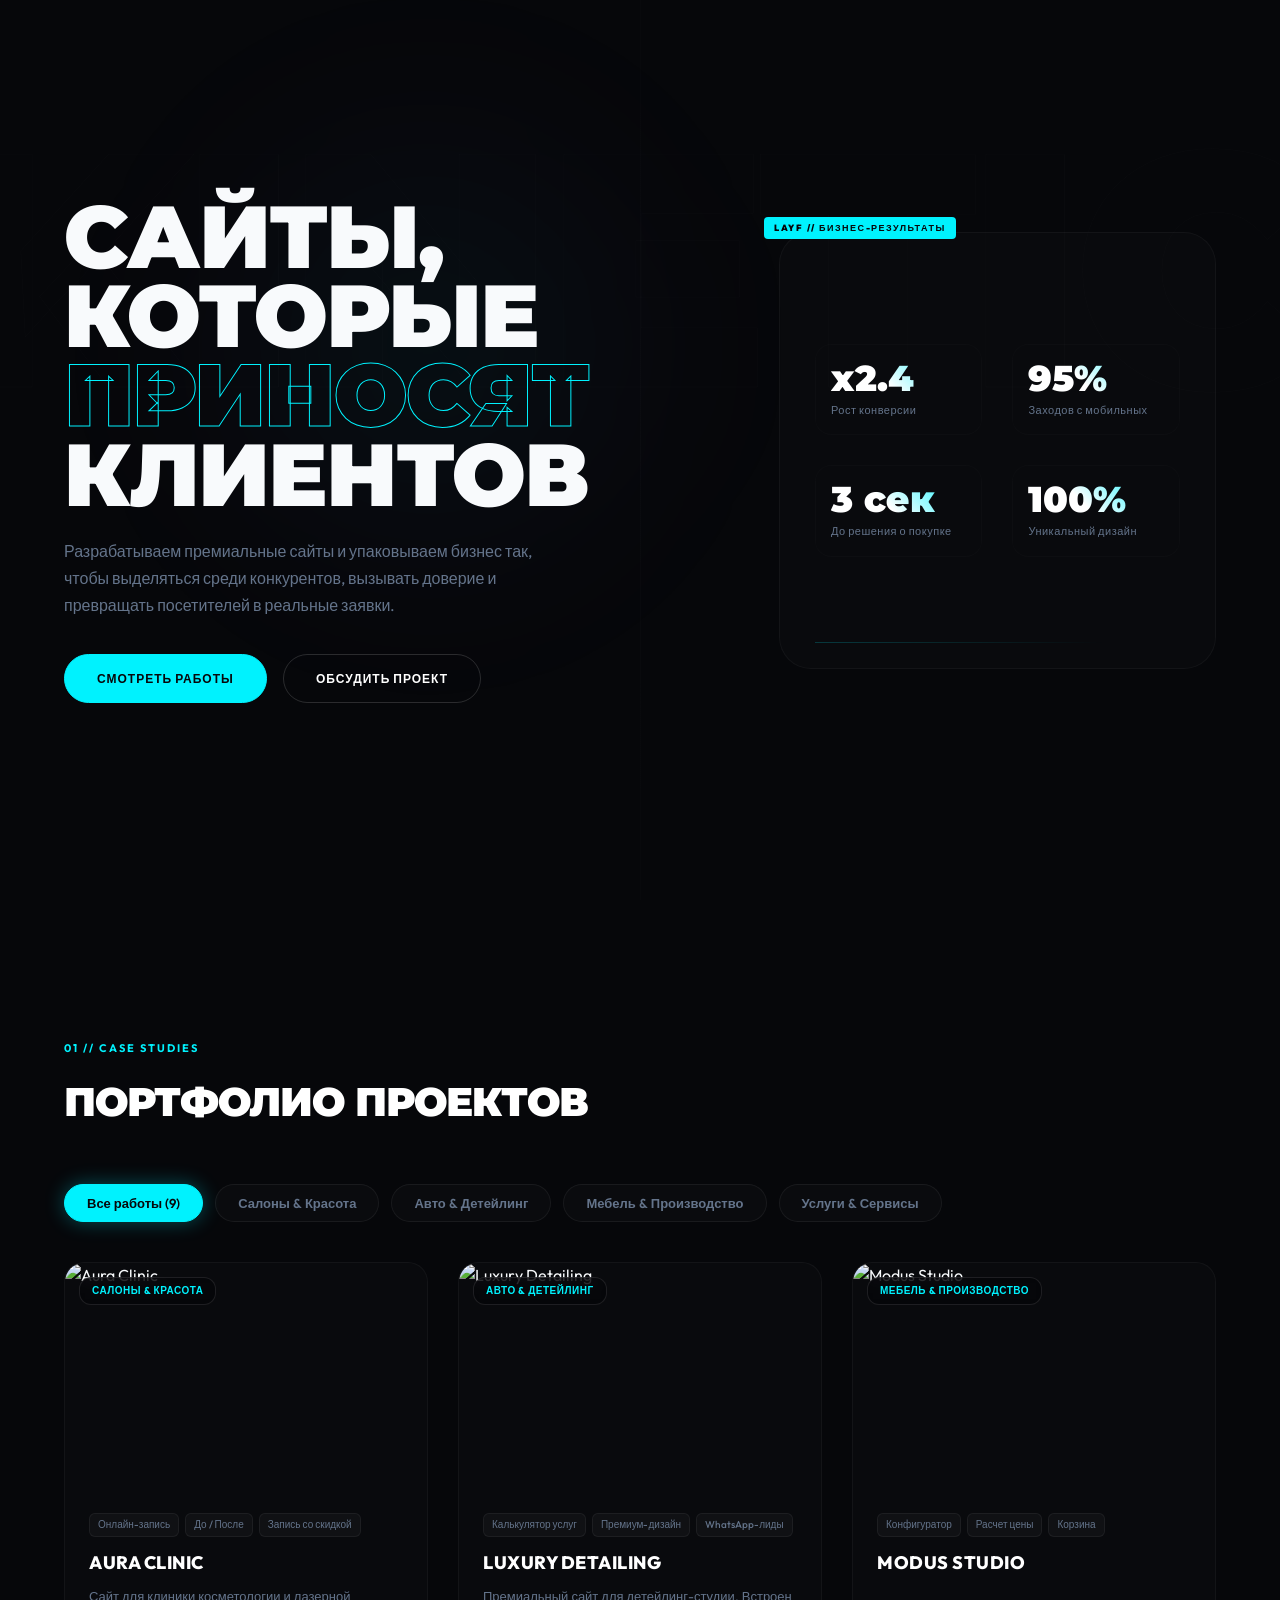
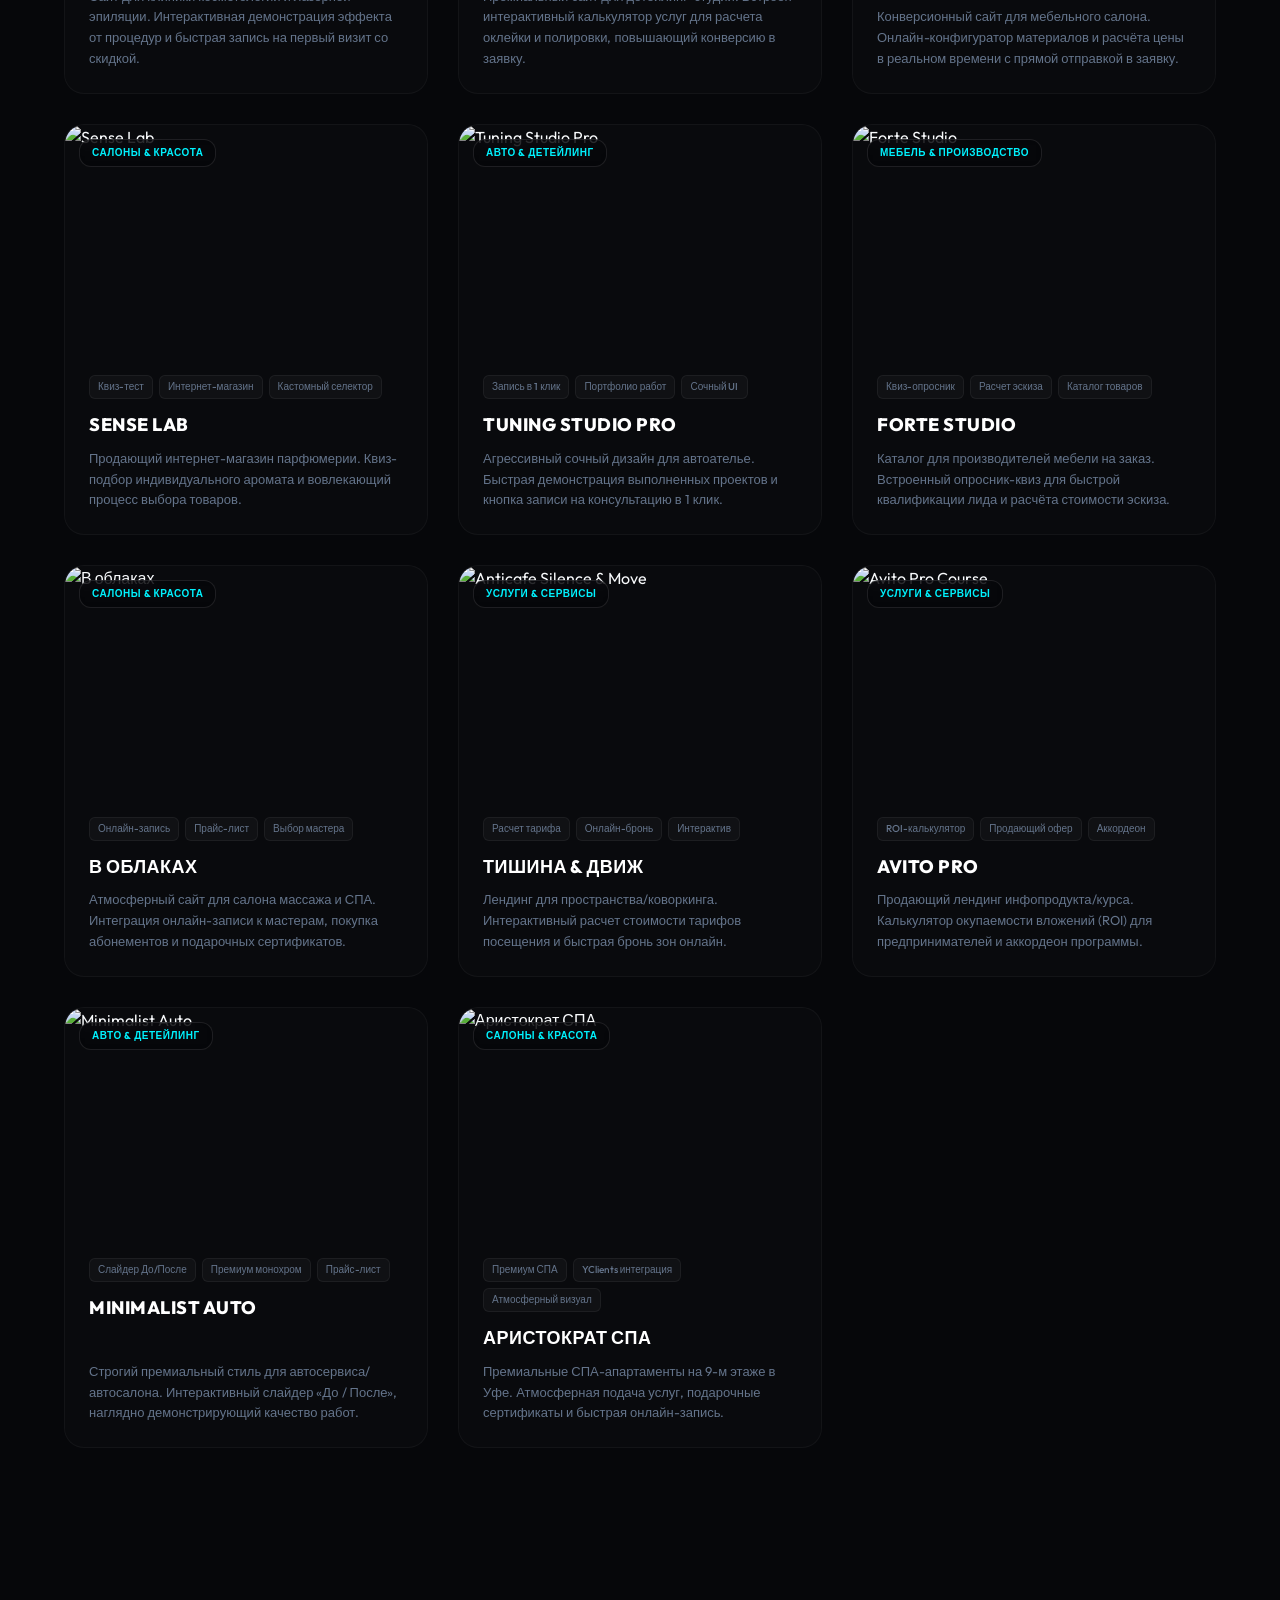
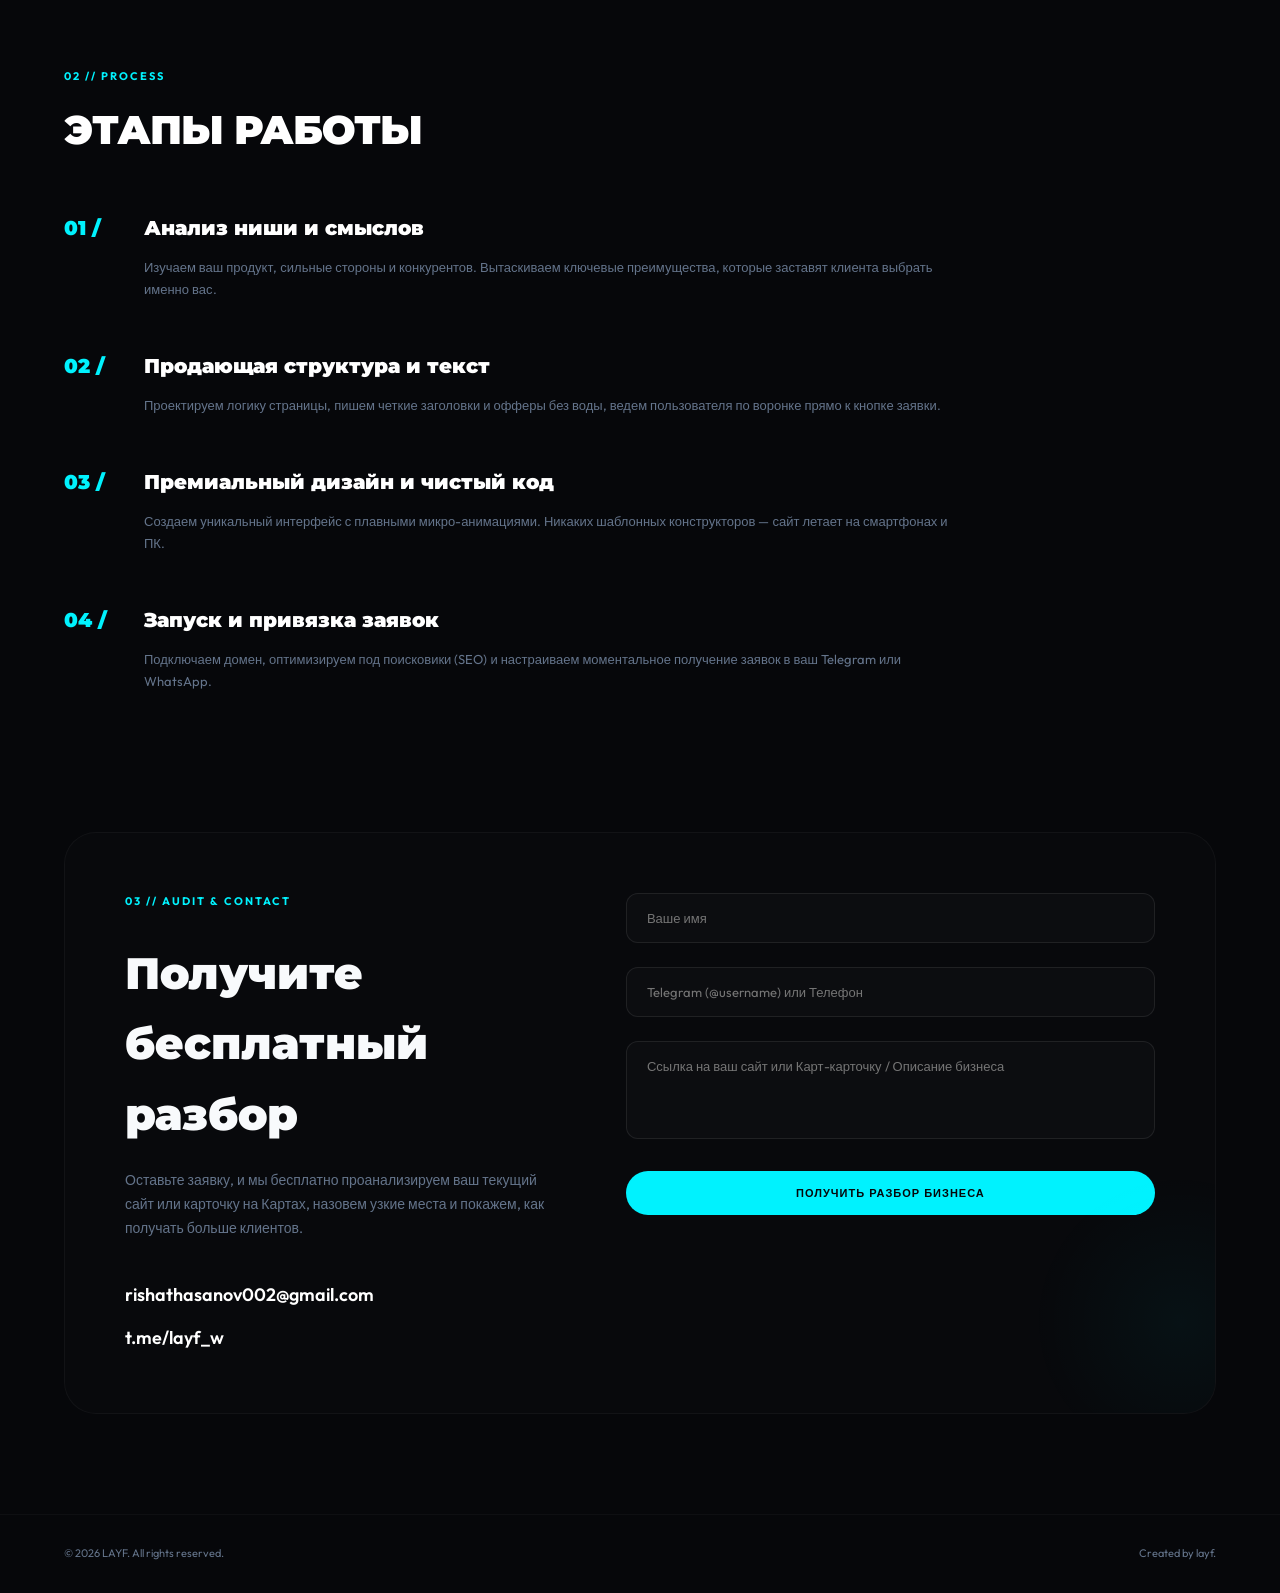
==== commit 3cb8e490: "Add Aristocrat SPA project to portfolio" ====
--- a/index.html
+++ b/index.html
@@ -293,6 +293,26 @@
                         <p>Строгий премиальный стиль для автосервиса/автосалона. Интерактивный слайдер «До / После», наглядно демонстрирующий качество работ.</p>
                     </div>
                 </a>
+
+                <!-- Project 11: Beauty & SPA / Aristocrat SPA -->
+                <a href="https://aristocratspasite.vercel.app/" class="project-grid-card" data-category="beauty" target="_blank">
+                    <div class="grid-card-badge">Салоны & Красота</div>
+                    <div class="grid-card-image">
+                        <img src="https://images.unsplash.com/photo-1540555700478-4be289fbecef?auto=format&fit=crop&q=80&w=800" alt="Аристократ СПА">
+                        <div class="grid-card-overlay">
+                            <span class="btn-demo">Открыть Демо ↗</span>
+                        </div>
+                    </div>
+                    <div class="grid-card-content">
+                        <div class="grid-card-tags">
+                            <span>Премиум СПА</span>
+                            <span>YClients интеграция</span>
+                            <span>Атмосферный визуал</span>
+                        </div>
+                        <h3>АРИСТОКРАТ СПА</h3>
+                        <p>Премиальные СПА-апартаменты на 9-м этаже в Уфе. Атмосферная подача услуг, подарочные сертификаты и быстрая онлайн-запись.</p>
+                    </div>
+                </a>
             </div>
         </section>
 
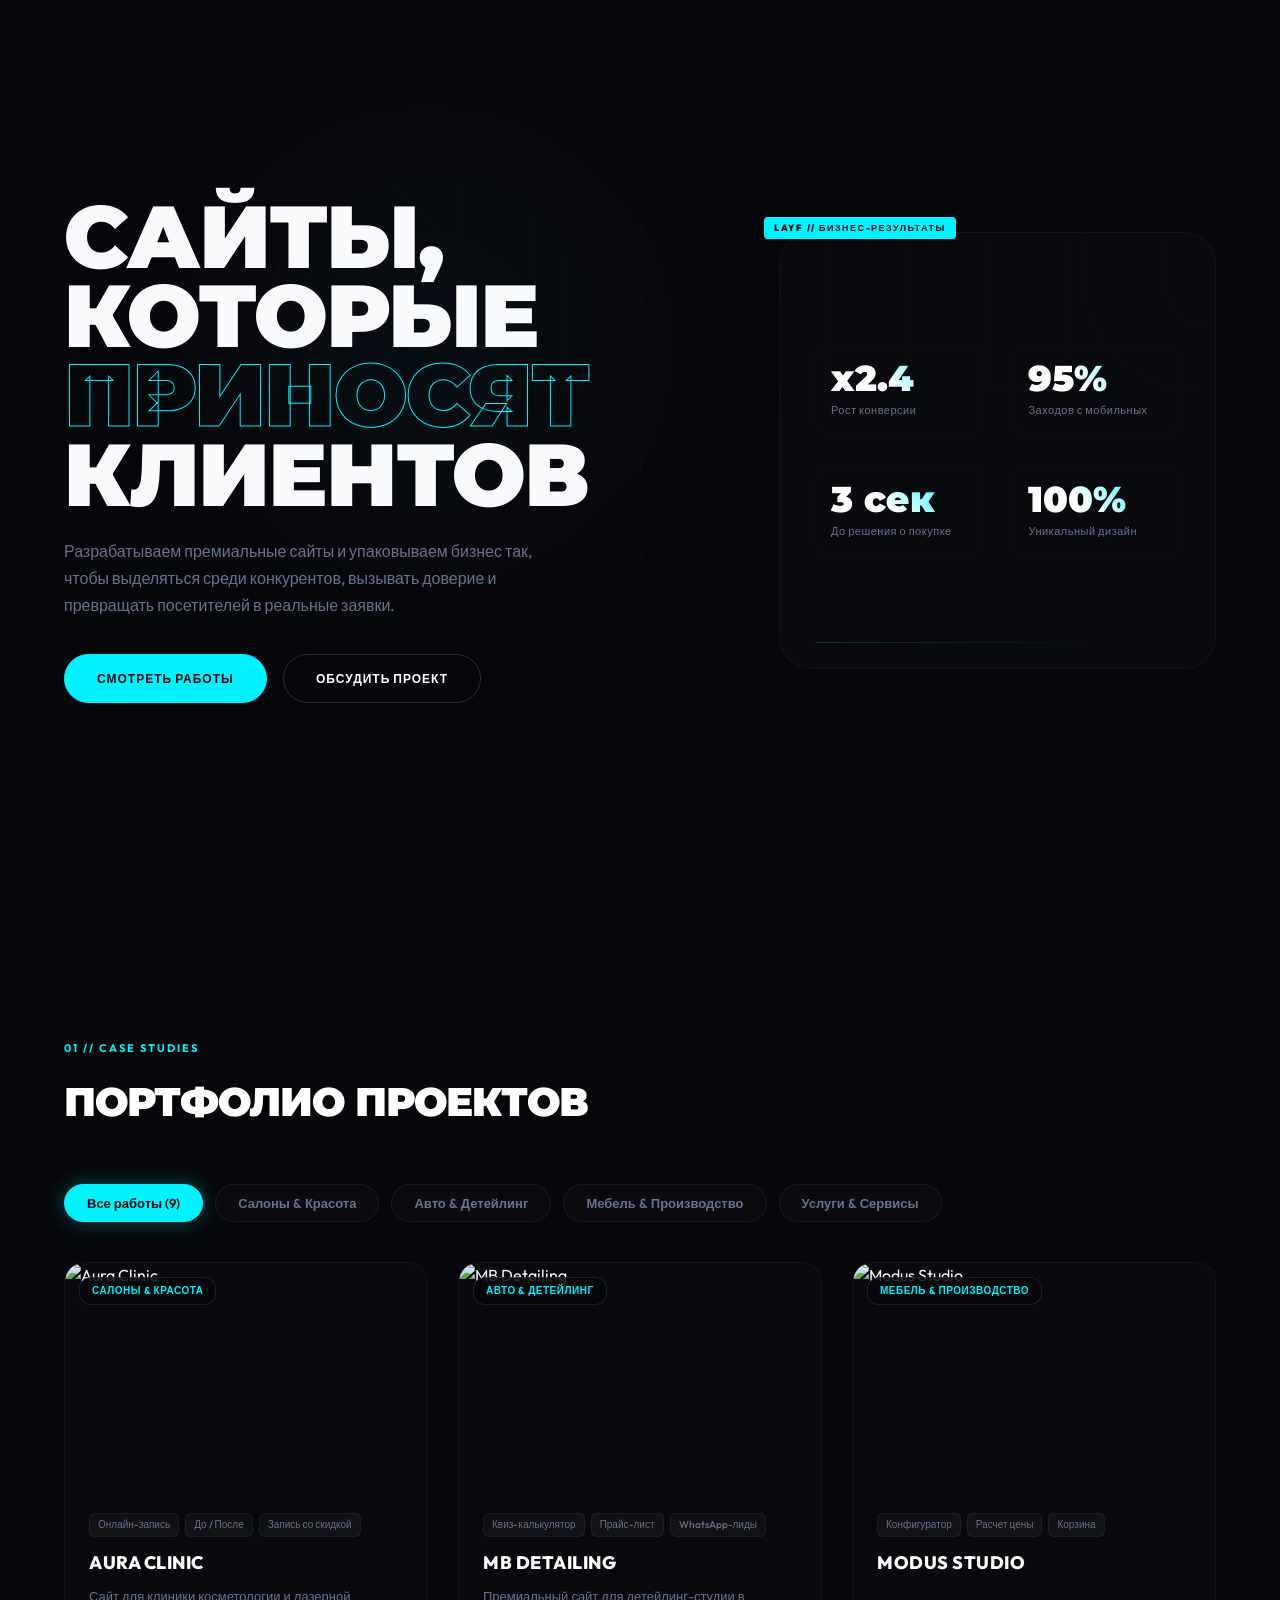
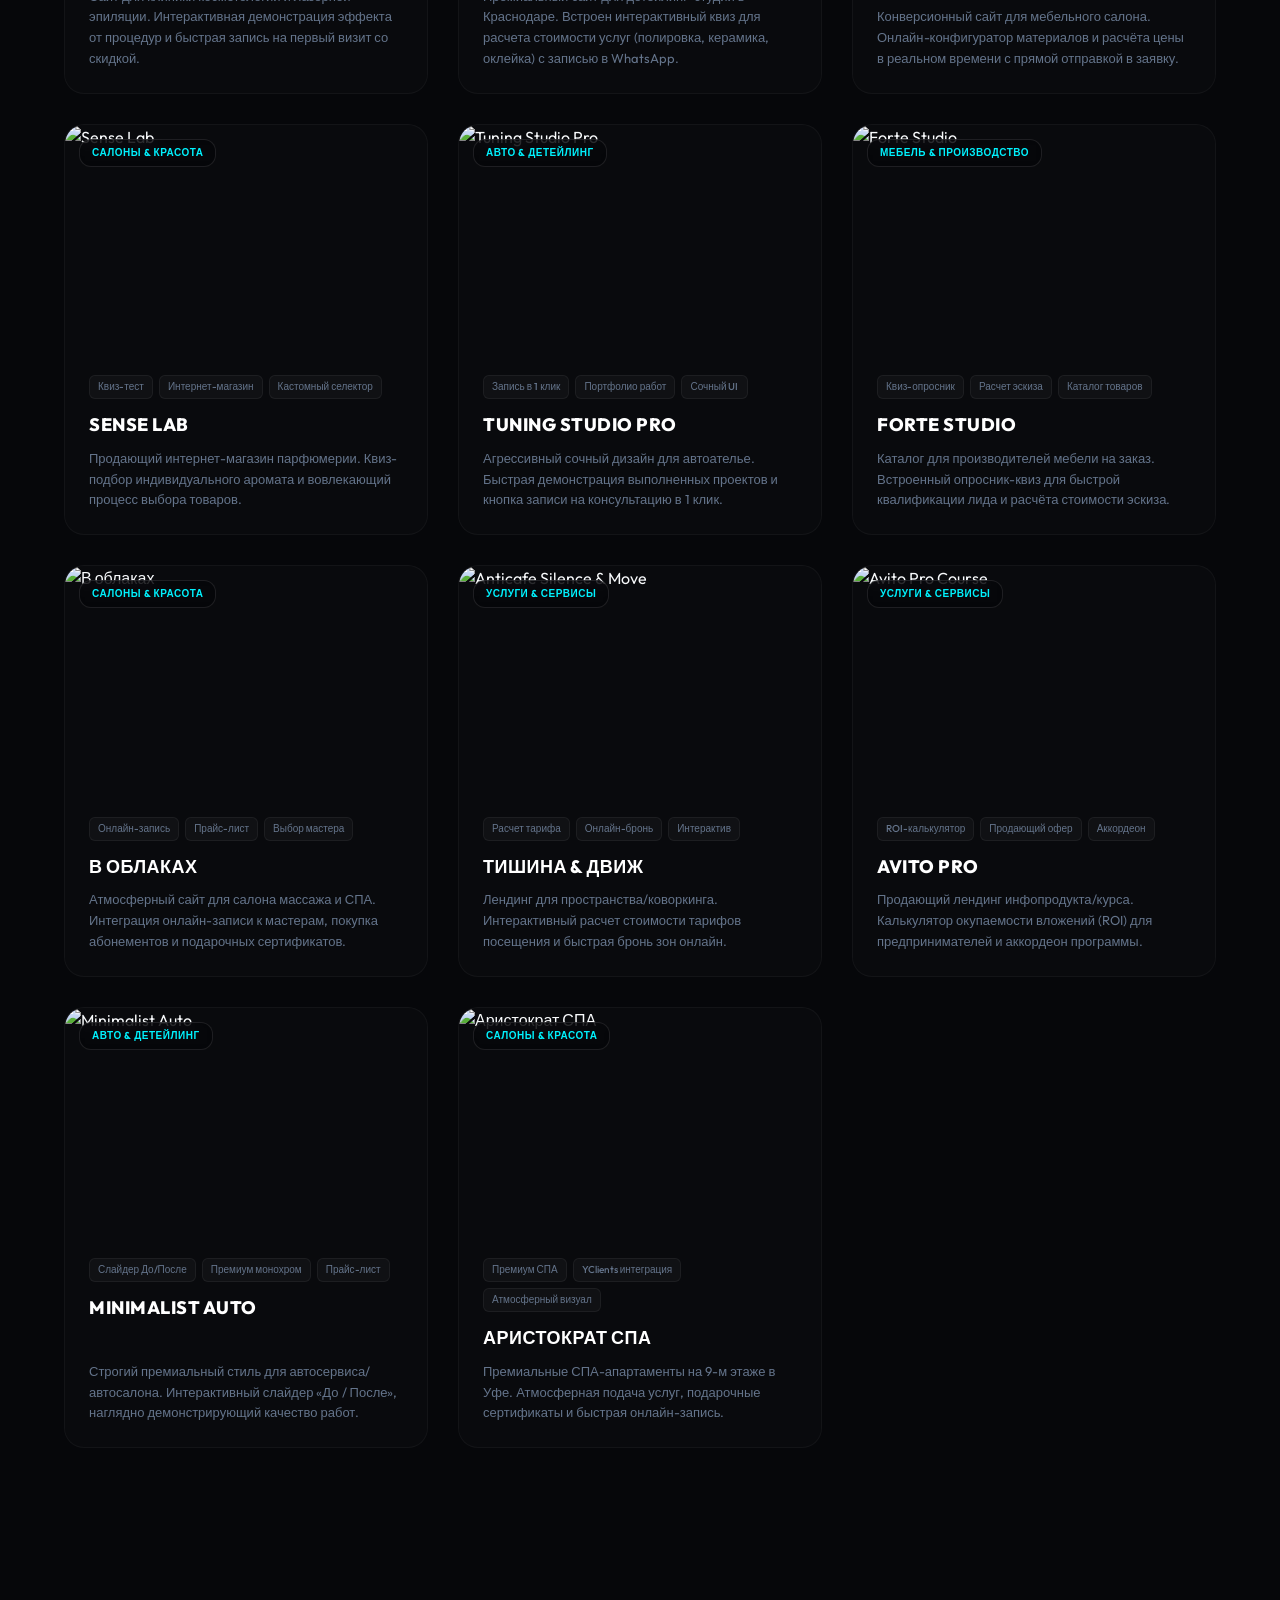
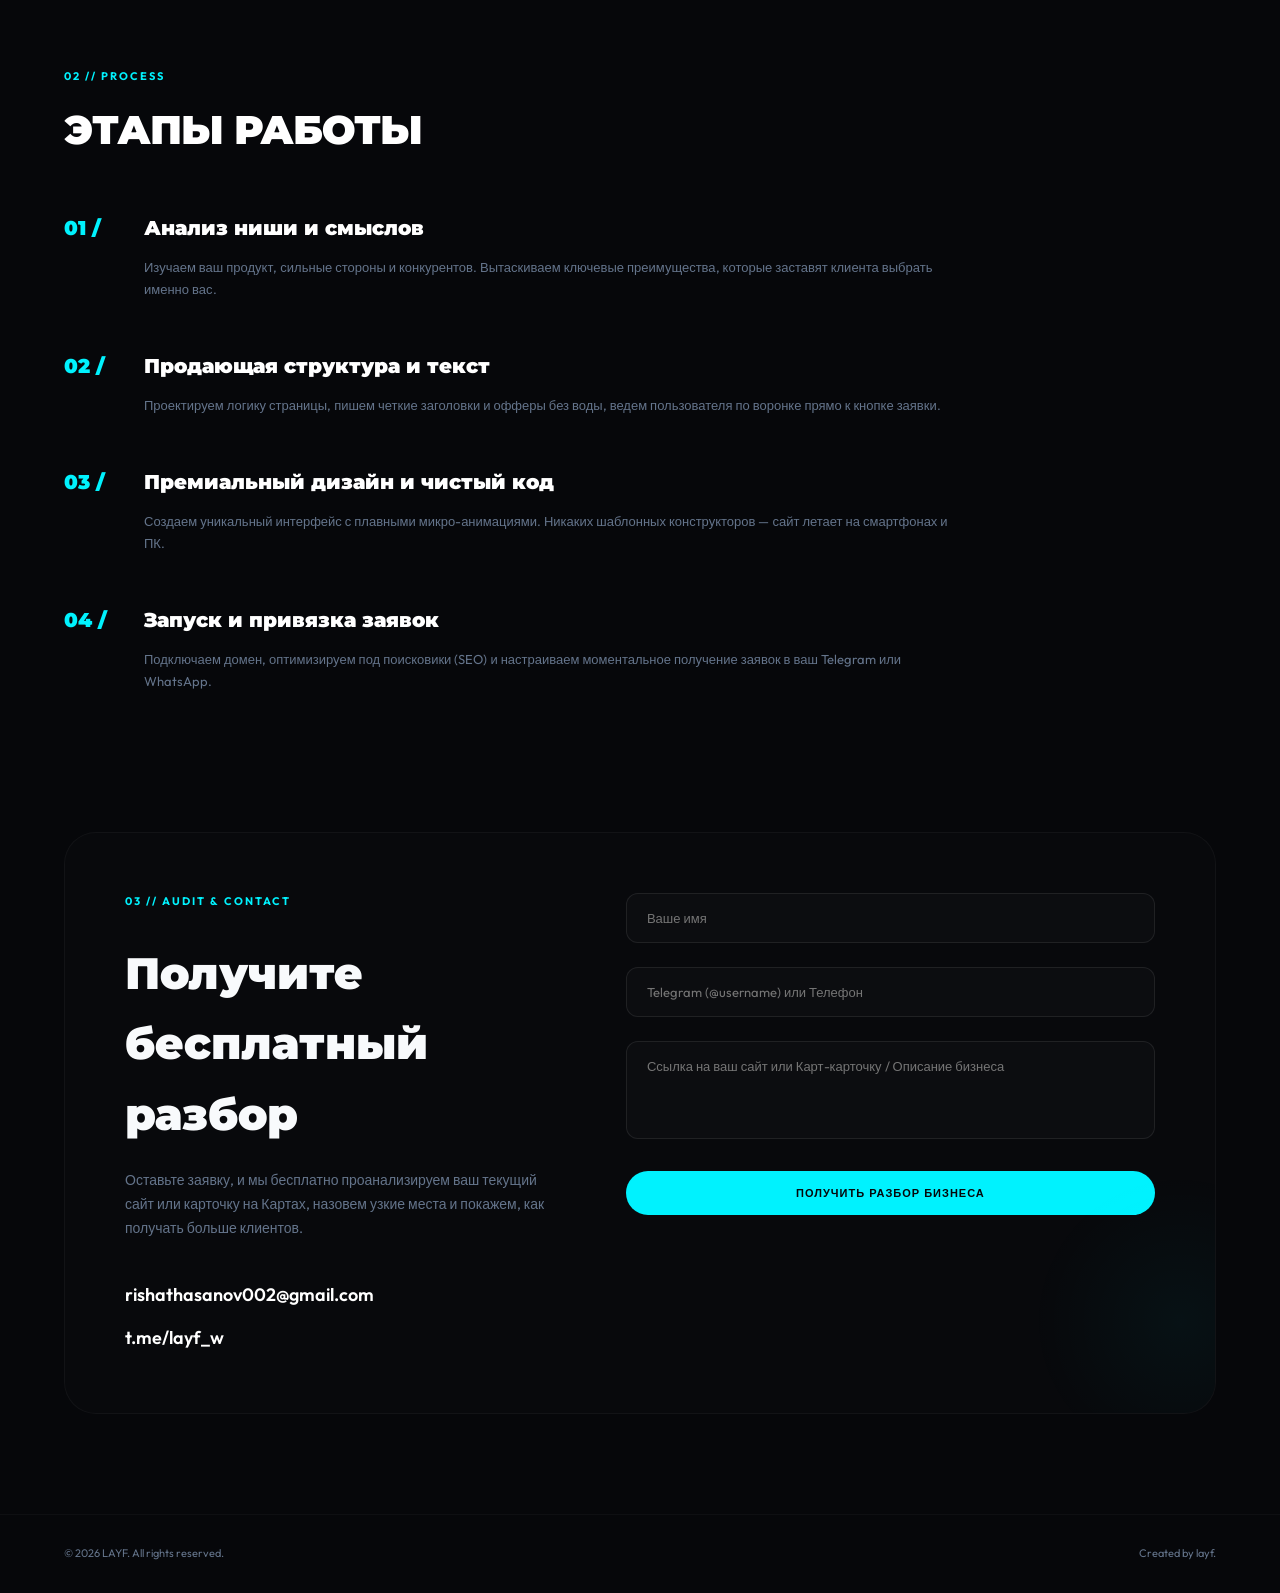
==== commit a953468d: "Rename Luxury Detailing to MB DETAILING with updated description" ====
--- a/index.html
+++ b/index.html
@@ -115,23 +115,23 @@
                     </div>
                 </a>
 
-                <!-- Project 2: Auto / Luxury Detailing -->
+                <!-- Project 2: Auto / MB Detailing -->
                 <a href="https://mb-detailing-three.vercel.app/" class="project-grid-card" data-category="auto" target="_blank">
                     <div class="grid-card-badge">Авто & Детейлинг</div>
                     <div class="grid-card-image">
-                        <img src="https://images.unsplash.com/photo-1618843479313-40f8afb4b4d8?auto=format&fit=crop&q=80&w=800" alt="Luxury Detailing">
-                        <div class="grid-card-overlay">
-                            <span class="btn-demo">Открыть Демо ↗</span>
-                        </div>
-                    </div>
-                    <div class="grid-card-content">
-                        <div class="grid-card-tags">
-                            <span>Калькулятор услуг</span>
-                            <span>Премиум-дизайн</span>
+                        <img src="https://images.unsplash.com/photo-1618843479313-40f8afb4b4d8?auto=format&fit=crop&q=80&w=800" alt="MB Detailing">
+                        <div class="grid-card-overlay">
+                            <span class="btn-demo">Открыть Демо ↗</span>
+                        </div>
+                    </div>
+                    <div class="grid-card-content">
+                        <div class="grid-card-tags">
+                            <span>Квиз-калькулятор</span>
+                            <span>Прайс-лист</span>
                             <span>WhatsApp-лиды</span>
                         </div>
-                        <h3>LUXURY DETAILING</h3>
-                        <p>Премиальный сайт для детейлинг-студии. Встроен интерактивный калькулятор услуг для расчета оклейки и полировки, повышающий конверсию в заявку.</p>
+                        <h3>MB DETAILING</h3>
+                        <p>Премиальный сайт для детейлинг-студии в Краснодаре. Встроен интерактивный квиз для расчета стоимости услуг (полировка, керамика, оклейка) с записью в WhatsApp.</p>
                     </div>
                 </a>
 
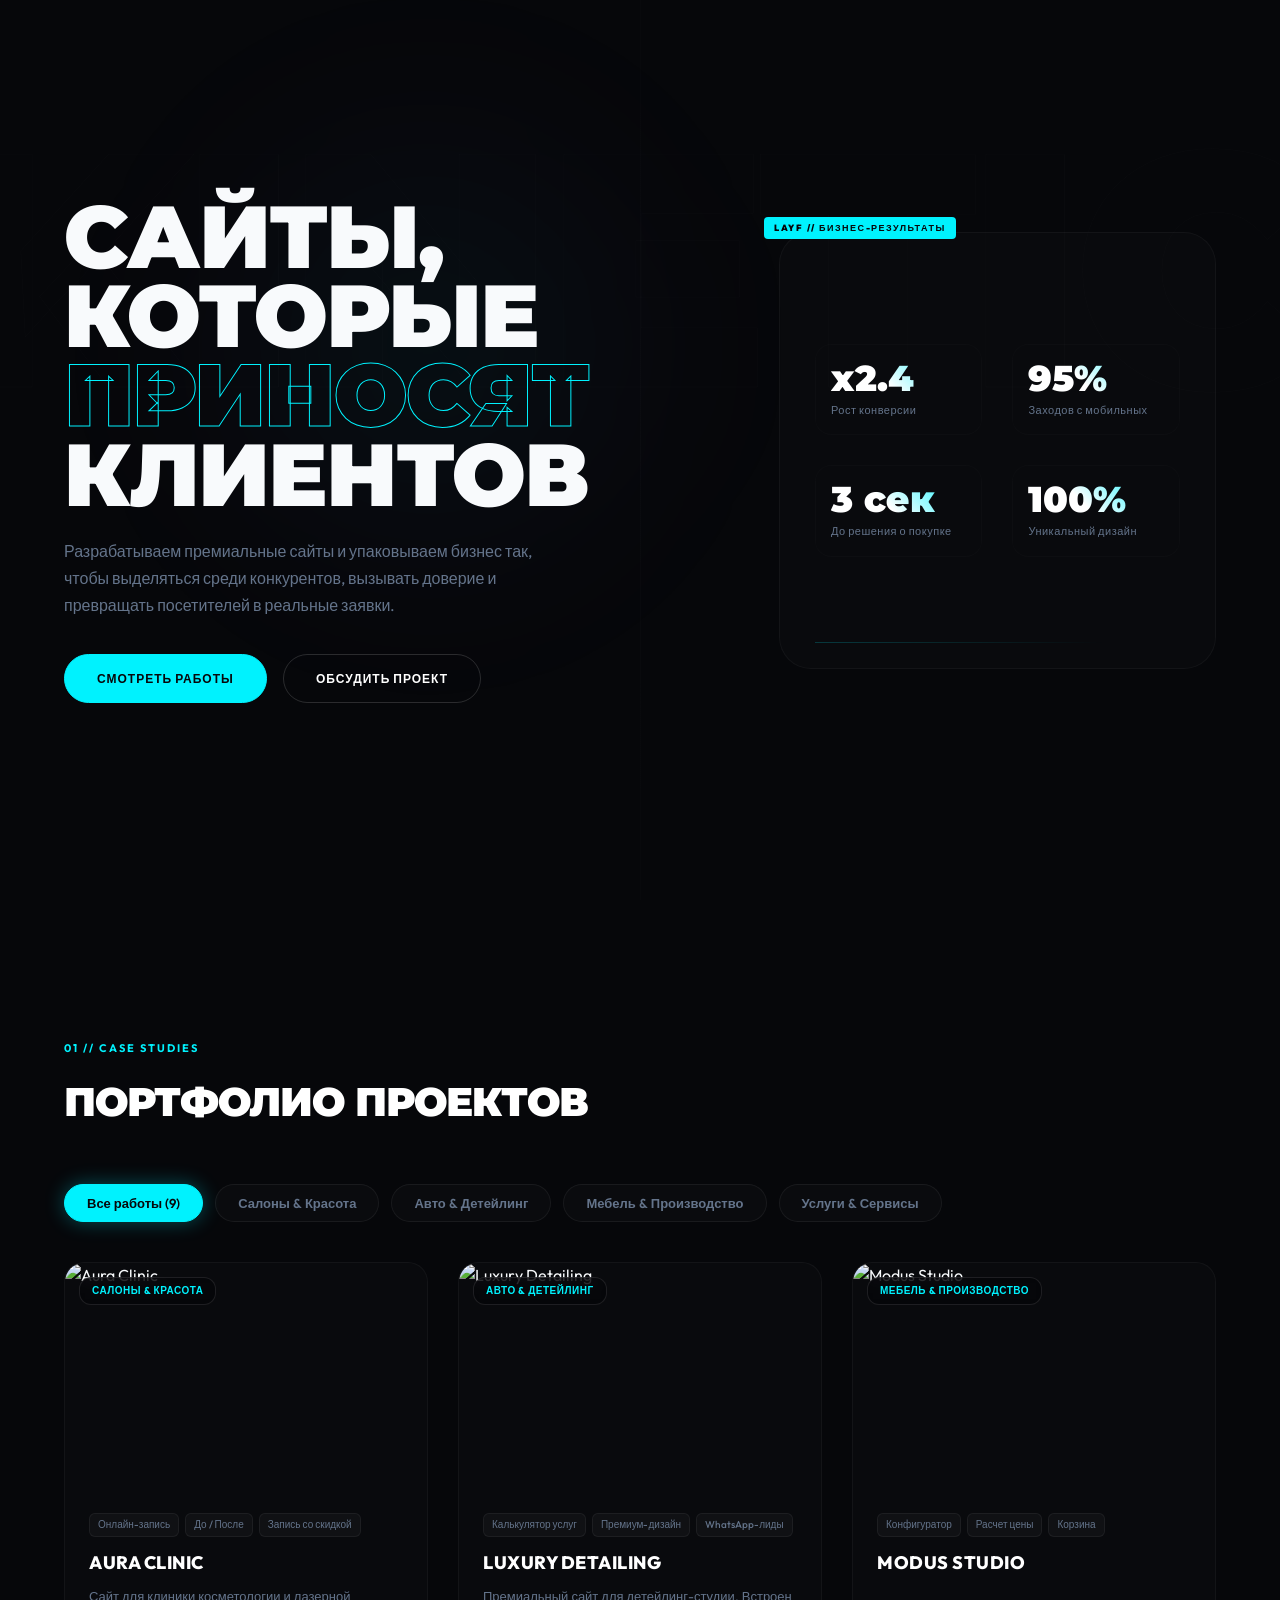
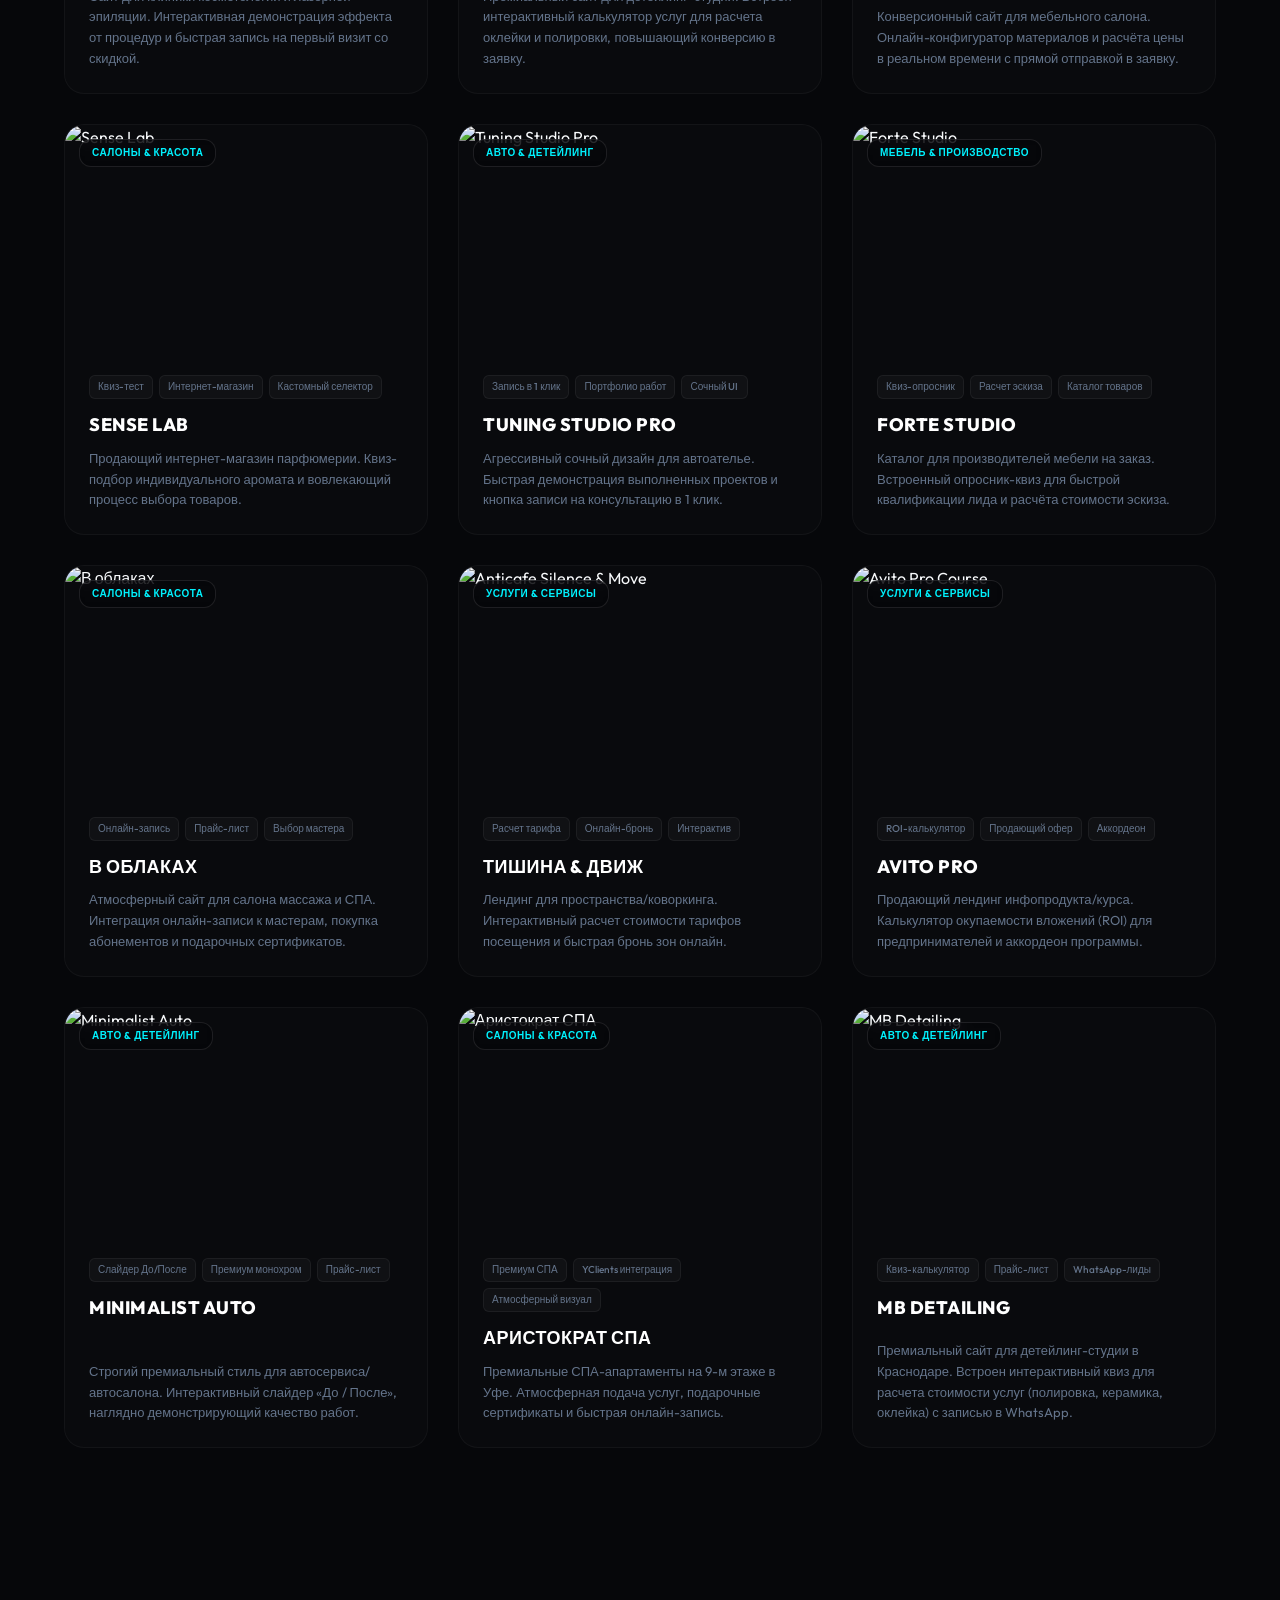
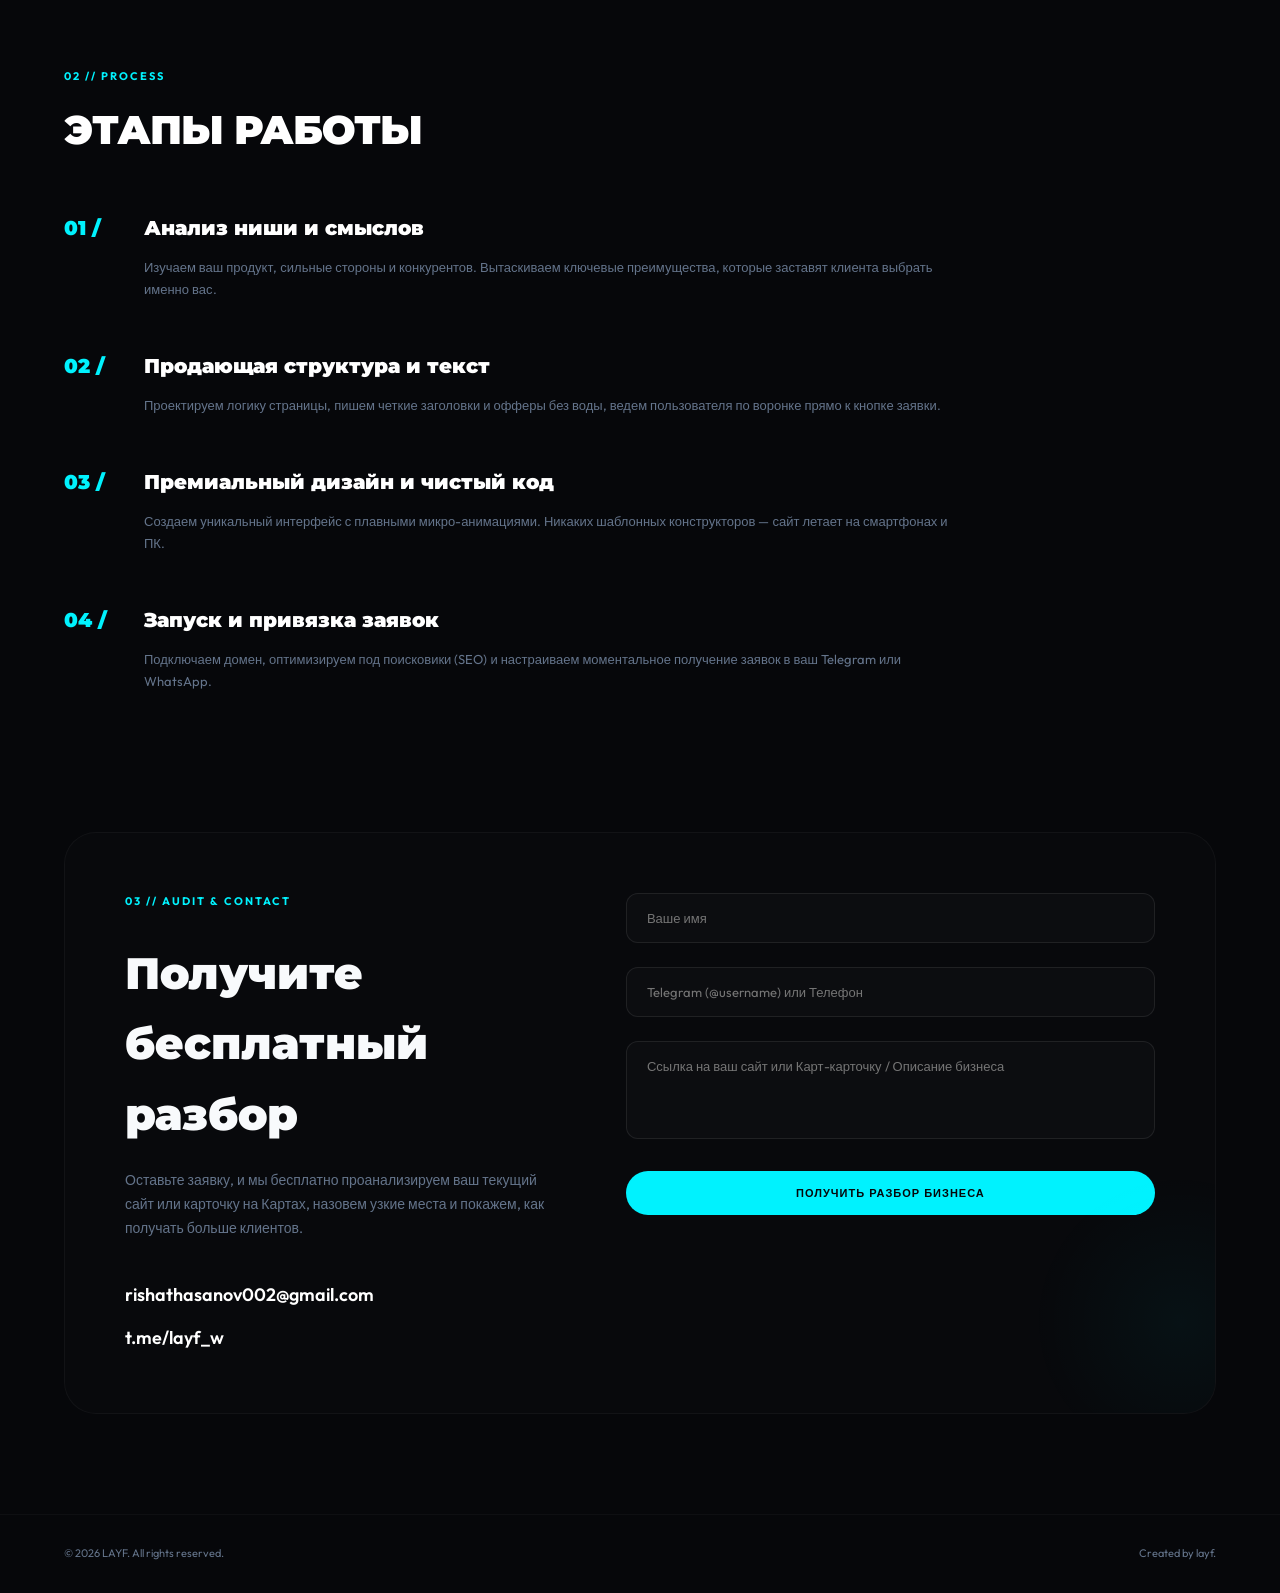
==== commit 94dffb2e: "Keep both Luxury Detailing and MB Detailing as separate projects" ====
--- a/index.html
+++ b/index.html
@@ -115,11 +115,210 @@
                     </div>
                 </a>
 
-                <!-- Project 2: Auto / MB Detailing -->
+                <!-- Project 2: Auto / Luxury Detailing -->
+                <a href="detailing/index.html" class="project-grid-card" data-category="auto" target="_blank">
+                    <div class="grid-card-badge">Авто & Детейлинг</div>
+                    <div class="grid-card-image">
+                        <img src="https://images.unsplash.com/photo-1618843479313-40f8afb4b4d8?auto=format&fit=crop&q=80&w=800" alt="Luxury Detailing">
+                        <div class="grid-card-overlay">
+                            <span class="btn-demo">Открыть Демо ↗</span>
+                        </div>
+                    </div>
+                    <div class="grid-card-content">
+                        <div class="grid-card-tags">
+                            <span>Калькулятор услуг</span>
+                            <span>Премиум-дизайн</span>
+                            <span>WhatsApp-лиды</span>
+                        </div>
+                        <h3>LUXURY DETAILING</h3>
+                        <p>Премиальный сайт для детейлинг-студии. Встроен интерактивный калькулятор услуг для расчета оклейки и полировки, повышающий конверсию в заявку.</p>
+                    </div>
+                </a>
+
+                <!-- Project 3: Furniture / Modus Studio -->
+                <a href="modus/index.html" class="project-grid-card" data-category="furniture" target="_blank">
+                    <div class="grid-card-badge">Мебель & Производство</div>
+                    <div class="grid-card-image">
+                        <img src="https://images.unsplash.com/photo-1555041469-a586c61ea9bc?auto=format&fit=crop&q=80&w=800" alt="Modus Studio">
+                        <div class="grid-card-overlay">
+                            <span class="btn-demo">Открыть Демо ↗</span>
+                        </div>
+                    </div>
+                    <div class="grid-card-content">
+                        <div class="grid-card-tags">
+                            <span>Конфигуратор</span>
+                            <span>Расчет цены</span>
+                            <span>Корзина</span>
+                        </div>
+                        <h3>MODUS STUDIO</h3>
+                        <p>Конверсионный сайт для мебельного салона. Онлайн-конфигуратор материалов и расчёта цены в реальном времени с прямой отправкой в заявку.</p>
+                    </div>
+                </a>
+
+                <!-- Project 4: Beauty / Sense Lab -->
+                <a href="scent/index.html" class="project-grid-card" data-category="beauty" target="_blank">
+                    <div class="grid-card-badge">Салоны & Красота</div>
+                    <div class="grid-card-image">
+                        <img src="https://images.unsplash.com/photo-1547887537-6158d64c35b3?auto=format&fit=crop&q=80&w=800" alt="Sense Lab">
+                        <div class="grid-card-overlay">
+                            <span class="btn-demo">Открыть Демо ↗</span>
+                        </div>
+                    </div>
+                    <div class="grid-card-content">
+                        <div class="grid-card-tags">
+                            <span>Квиз-тест</span>
+                            <span>Интернет-магазин</span>
+                            <span>Кастомный селектор</span>
+                        </div>
+                        <h3>SENSE LAB</h3>
+                        <p>Продающий интернет-магазин парфюмерии. Квиз-подбор индивидуального аромата и вовлекающий процесс выбора товаров.</p>
+                    </div>
+                </a>
+
+                <!-- Project 5: Auto / Tuning Studio Pro -->
+                <a href="tuning/index.html" class="project-grid-card" data-category="auto" target="_blank">
+                    <div class="grid-card-badge">Авто & Детейлинг</div>
+                    <div class="grid-card-image">
+                        <img src="https://images.unsplash.com/photo-1552519507-da3b142c6e3d?auto=format&fit=crop&q=80&w=800" alt="Tuning Studio Pro">
+                        <div class="grid-card-overlay">
+                            <span class="btn-demo">Открыть Демо ↗</span>
+                        </div>
+                    </div>
+                    <div class="grid-card-content">
+                        <div class="grid-card-tags">
+                            <span>Запись в 1 клик</span>
+                            <span>Портфолио работ</span>
+                            <span>Сочный UI</span>
+                        </div>
+                        <h3>TUNING STUDIO PRO</h3>
+                        <p>Агрессивный сочный дизайн для автоателье. Быстрая демонстрация выполненных проектов и кнопка записи на консультацию в 1 клик.</p>
+                    </div>
+                </a>
+
+                <!-- Project 6: Furniture / Forte Studio -->
+                <a href="forte/index.html" class="project-grid-card" data-category="furniture" target="_blank">
+                    <div class="grid-card-badge">Мебель & Производство</div>
+                    <div class="grid-card-image">
+                        <img src="https://images.unsplash.com/photo-1600607687939-ce8a6c25118c?auto=format&fit=crop&q=80&w=800" alt="Forte Studio">
+                        <div class="grid-card-overlay">
+                            <span class="btn-demo">Открыть Демо ↗</span>
+                        </div>
+                    </div>
+                    <div class="grid-card-content">
+                        <div class="grid-card-tags">
+                            <span>Квиз-опросник</span>
+                            <span>Расчет эскиза</span>
+                            <span>Каталог товаров</span>
+                        </div>
+                        <h3>FORTE STUDIO</h3>
+                        <p>Каталог для производителей мебели на заказ. Встроенный опросник-квиз для быстрой квалификации лида и расчёта стоимости эскиза.</p>
+                    </div>
+                </a>
+
+                <!-- Project 7: Beauty / V-Oblakah -->
+                <a href="https://premiumwebtemplate.vercel.app/" class="project-grid-card" data-category="beauty" target="_blank">
+                    <div class="grid-card-badge">Салоны & Красота</div>
+                    <div class="grid-card-image">
+                        <img src="https://images.unsplash.com/photo-1544161515-4ab6ce6db874?auto=format&fit=crop&q=80&w=800" alt="В облаках">
+                        <div class="grid-card-overlay">
+                            <span class="btn-demo">Открыть Демо ↗</span>
+                        </div>
+                    </div>
+                    <div class="grid-card-content">
+                        <div class="grid-card-tags">
+                            <span>Онлайн-запись</span>
+                            <span>Прайс-лист</span>
+                            <span>Выбор мастера</span>
+                        </div>
+                        <h3>В ОБЛАКАХ</h3>
+                        <p>Атмосферный сайт для салона массажа и СПА. Интеграция онлайн-записи к мастерам, покупка абонементов и подарочных сертификатов.</p>
+                    </div>
+                </a>
+
+                <!-- Project 8: Services / Anticafe Silence & Move -->
+                <a href="anticafe/index.html" class="project-grid-card" data-category="services" target="_blank">
+                    <div class="grid-card-badge">Услуги & Сервисы</div>
+                    <div class="grid-card-image">
+                        <img src="https://images.unsplash.com/photo-1542751371-adc38448a05e?auto=format&fit=crop&q=80&w=800" alt="Anticafe Silence & Move">
+                        <div class="grid-card-overlay">
+                            <span class="btn-demo">Открыть Демо ↗</span>
+                        </div>
+                    </div>
+                    <div class="grid-card-content">
+                        <div class="grid-card-tags">
+                            <span>Расчет тарифа</span>
+                            <span>Онлайн-бронь</span>
+                            <span>Интерактив</span>
+                        </div>
+                        <h3>ТИШИНА & ДВИЖ</h3>
+                        <p>Лендинг для пространства/коворкинга. Интерактивный расчет стоимости тарифов посещения и быстрая бронь зон онлайн.</p>
+                    </div>
+                </a>
+
+                <!-- Project 9: Services / Avito Pro Course -->
+                <a href="avitoprofit/index.html" class="project-grid-card" data-category="services" target="_blank">
+                    <div class="grid-card-badge">Услуги & Сервисы</div>
+                    <div class="grid-card-image">
+                        <img src="https://images.unsplash.com/photo-1460925895917-afdab827c52f?auto=format&fit=crop&q=80&w=800" alt="Avito Pro Course">
+                        <div class="grid-card-overlay">
+                            <span class="btn-demo">Открыть Демо ↗</span>
+                        </div>
+                    </div>
+                    <div class="grid-card-content">
+                        <div class="grid-card-tags">
+                            <span>ROI-калькулятор</span>
+                            <span>Продающий офер</span>
+                            <span>Аккордеон</span>
+                        </div>
+                        <h3>AVITO PRO</h3>
+                        <p>Продающий лендинг инфопродукта/курса. Калькулятор окупаемости вложений (ROI) для предпринимателей и аккордеон программы.</p>
+                    </div>
+                </a>
+                <!-- Project 10: Auto / Minimalist Auto -->
+                <a href="minimalist/index.html" class="project-grid-card" data-category="auto" target="_blank">
+                    <div class="grid-card-badge">Авто & Детейлинг</div>
+                    <div class="grid-card-image">
+                        <img src="https://images.unsplash.com/photo-1550355291-bbee04a92027?auto=format&fit=crop&q=80&w=800" alt="Minimalist Auto">
+                        <div class="grid-card-overlay">
+                            <span class="btn-demo">Открыть Демо ↗</span>
+                        </div>
+                    </div>
+                    <div class="grid-card-content">
+                        <div class="grid-card-tags">
+                            <span>Слайдер До/После</span>
+                            <span>Премиум монохром</span>
+                            <span>Прайс-лист</span>
+                        </div>
+                        <h3>MINIMALIST AUTO</h3>
+                        <p>Строгий премиальный стиль для автосервиса/автосалона. Интерактивный слайдер «До / После», наглядно демонстрирующий качество работ.</p>
+                    </div>
+                </a>
+
+                <!-- Project 11: Beauty & SPA / Aristocrat SPA -->
+                <a href="https://aristocratspasite.vercel.app/" class="project-grid-card" data-category="beauty" target="_blank">
+                    <div class="grid-card-badge">Салоны & Красота</div>
+                    <div class="grid-card-image">
+                        <img src="https://images.unsplash.com/photo-1540555700478-4be289fbecef?auto=format&fit=crop&q=80&w=800" alt="Аристократ СПА">
+                        <div class="grid-card-overlay">
+                            <span class="btn-demo">Открыть Демо ↗</span>
+                        </div>
+                    </div>
+                    <div class="grid-card-content">
+                        <div class="grid-card-tags">
+                            <span>Премиум СПА</span>
+                            <span>YClients интеграция</span>
+                            <span>Атмосферный визуал</span>
+                        </div>
+                        <h3>АРИСТОКРАТ СПА</h3>
+                        <p>Премиальные СПА-апартаменты на 9-м этаже в Уфе. Атмосферная подача услуг, подарочные сертификаты и быстрая онлайн-запись.</p>
+                    </div>
+                </a>
+
+                <!-- Project 12: Auto / MB Detailing -->
                 <a href="https://mb-detailing-three.vercel.app/" class="project-grid-card" data-category="auto" target="_blank">
                     <div class="grid-card-badge">Авто & Детейлинг</div>
                     <div class="grid-card-image">
-                        <img src="https://images.unsplash.com/photo-1618843479313-40f8afb4b4d8?auto=format&fit=crop&q=80&w=800" alt="MB Detailing">
+                        <img src="https://images.unsplash.com/photo-1601362840469-51e4d8d58785?auto=format&fit=crop&q=80&w=800" alt="MB Detailing">
                         <div class="grid-card-overlay">
                             <span class="btn-demo">Открыть Демо ↗</span>
                         </div>
@@ -132,185 +331,6 @@
                         </div>
                         <h3>MB DETAILING</h3>
                         <p>Премиальный сайт для детейлинг-студии в Краснодаре. Встроен интерактивный квиз для расчета стоимости услуг (полировка, керамика, оклейка) с записью в WhatsApp.</p>
-                    </div>
-                </a>
-
-                <!-- Project 3: Furniture / Modus Studio -->
-                <a href="modus/index.html" class="project-grid-card" data-category="furniture" target="_blank">
-                    <div class="grid-card-badge">Мебель & Производство</div>
-                    <div class="grid-card-image">
-                        <img src="https://images.unsplash.com/photo-1555041469-a586c61ea9bc?auto=format&fit=crop&q=80&w=800" alt="Modus Studio">
-                        <div class="grid-card-overlay">
-                            <span class="btn-demo">Открыть Демо ↗</span>
-                        </div>
-                    </div>
-                    <div class="grid-card-content">
-                        <div class="grid-card-tags">
-                            <span>Конфигуратор</span>
-                            <span>Расчет цены</span>
-                            <span>Корзина</span>
-                        </div>
-                        <h3>MODUS STUDIO</h3>
-                        <p>Конверсионный сайт для мебельного салона. Онлайн-конфигуратор материалов и расчёта цены в реальном времени с прямой отправкой в заявку.</p>
-                    </div>
-                </a>
-
-                <!-- Project 4: Beauty / Sense Lab -->
-                <a href="scent/index.html" class="project-grid-card" data-category="beauty" target="_blank">
-                    <div class="grid-card-badge">Салоны & Красота</div>
-                    <div class="grid-card-image">
-                        <img src="https://images.unsplash.com/photo-1547887537-6158d64c35b3?auto=format&fit=crop&q=80&w=800" alt="Sense Lab">
-                        <div class="grid-card-overlay">
-                            <span class="btn-demo">Открыть Демо ↗</span>
-                        </div>
-                    </div>
-                    <div class="grid-card-content">
-                        <div class="grid-card-tags">
-                            <span>Квиз-тест</span>
-                            <span>Интернет-магазин</span>
-                            <span>Кастомный селектор</span>
-                        </div>
-                        <h3>SENSE LAB</h3>
-                        <p>Продающий интернет-магазин парфюмерии. Квиз-подбор индивидуального аромата и вовлекающий процесс выбора товаров.</p>
-                    </div>
-                </a>
-
-                <!-- Project 5: Auto / Tuning Studio Pro -->
-                <a href="tuning/index.html" class="project-grid-card" data-category="auto" target="_blank">
-                    <div class="grid-card-badge">Авто & Детейлинг</div>
-                    <div class="grid-card-image">
-                        <img src="https://images.unsplash.com/photo-1552519507-da3b142c6e3d?auto=format&fit=crop&q=80&w=800" alt="Tuning Studio Pro">
-                        <div class="grid-card-overlay">
-                            <span class="btn-demo">Открыть Демо ↗</span>
-                        </div>
-                    </div>
-                    <div class="grid-card-content">
-                        <div class="grid-card-tags">
-                            <span>Запись в 1 клик</span>
-                            <span>Портфолио работ</span>
-                            <span>Сочный UI</span>
-                        </div>
-                        <h3>TUNING STUDIO PRO</h3>
-                        <p>Агрессивный сочный дизайн для автоателье. Быстрая демонстрация выполненных проектов и кнопка записи на консультацию в 1 клик.</p>
-                    </div>
-                </a>
-
-                <!-- Project 6: Furniture / Forte Studio -->
-                <a href="forte/index.html" class="project-grid-card" data-category="furniture" target="_blank">
-                    <div class="grid-card-badge">Мебель & Производство</div>
-                    <div class="grid-card-image">
-                        <img src="https://images.unsplash.com/photo-1600607687939-ce8a6c25118c?auto=format&fit=crop&q=80&w=800" alt="Forte Studio">
-                        <div class="grid-card-overlay">
-                            <span class="btn-demo">Открыть Демо ↗</span>
-                        </div>
-                    </div>
-                    <div class="grid-card-content">
-                        <div class="grid-card-tags">
-                            <span>Квиз-опросник</span>
-                            <span>Расчет эскиза</span>
-                            <span>Каталог товаров</span>
-                        </div>
-                        <h3>FORTE STUDIO</h3>
-                        <p>Каталог для производителей мебели на заказ. Встроенный опросник-квиз для быстрой квалификации лида и расчёта стоимости эскиза.</p>
-                    </div>
-                </a>
-
-                <!-- Project 7: Beauty / V-Oblakah -->
-                <a href="https://premiumwebtemplate.vercel.app/" class="project-grid-card" data-category="beauty" target="_blank">
-                    <div class="grid-card-badge">Салоны & Красота</div>
-                    <div class="grid-card-image">
-                        <img src="https://images.unsplash.com/photo-1544161515-4ab6ce6db874?auto=format&fit=crop&q=80&w=800" alt="В облаках">
-                        <div class="grid-card-overlay">
-                            <span class="btn-demo">Открыть Демо ↗</span>
-                        </div>
-                    </div>
-                    <div class="grid-card-content">
-                        <div class="grid-card-tags">
-                            <span>Онлайн-запись</span>
-                            <span>Прайс-лист</span>
-                            <span>Выбор мастера</span>
-                        </div>
-                        <h3>В ОБЛАКАХ</h3>
-                        <p>Атмосферный сайт для салона массажа и СПА. Интеграция онлайн-записи к мастерам, покупка абонементов и подарочных сертификатов.</p>
-                    </div>
-                </a>
-
-                <!-- Project 8: Services / Anticafe Silence & Move -->
-                <a href="anticafe/index.html" class="project-grid-card" data-category="services" target="_blank">
-                    <div class="grid-card-badge">Услуги & Сервисы</div>
-                    <div class="grid-card-image">
-                        <img src="https://images.unsplash.com/photo-1542751371-adc38448a05e?auto=format&fit=crop&q=80&w=800" alt="Anticafe Silence & Move">
-                        <div class="grid-card-overlay">
-                            <span class="btn-demo">Открыть Демо ↗</span>
-                        </div>
-                    </div>
-                    <div class="grid-card-content">
-                        <div class="grid-card-tags">
-                            <span>Расчет тарифа</span>
-                            <span>Онлайн-бронь</span>
-                            <span>Интерактив</span>
-                        </div>
-                        <h3>ТИШИНА & ДВИЖ</h3>
-                        <p>Лендинг для пространства/коворкинга. Интерактивный расчет стоимости тарифов посещения и быстрая бронь зон онлайн.</p>
-                    </div>
-                </a>
-
-                <!-- Project 9: Services / Avito Pro Course -->
-                <a href="avitoprofit/index.html" class="project-grid-card" data-category="services" target="_blank">
-                    <div class="grid-card-badge">Услуги & Сервисы</div>
-                    <div class="grid-card-image">
-                        <img src="https://images.unsplash.com/photo-1460925895917-afdab827c52f?auto=format&fit=crop&q=80&w=800" alt="Avito Pro Course">
-                        <div class="grid-card-overlay">
-                            <span class="btn-demo">Открыть Демо ↗</span>
-                        </div>
-                    </div>
-                    <div class="grid-card-content">
-                        <div class="grid-card-tags">
-                            <span>ROI-калькулятор</span>
-                            <span>Продающий офер</span>
-                            <span>Аккордеон</span>
-                        </div>
-                        <h3>AVITO PRO</h3>
-                        <p>Продающий лендинг инфопродукта/курса. Калькулятор окупаемости вложений (ROI) для предпринимателей и аккордеон программы.</p>
-                    </div>
-                </a>
-                <!-- Project 10: Auto / Minimalist Auto -->
-                <a href="minimalist/index.html" class="project-grid-card" data-category="auto" target="_blank">
-                    <div class="grid-card-badge">Авто & Детейлинг</div>
-                    <div class="grid-card-image">
-                        <img src="https://images.unsplash.com/photo-1550355291-bbee04a92027?auto=format&fit=crop&q=80&w=800" alt="Minimalist Auto">
-                        <div class="grid-card-overlay">
-                            <span class="btn-demo">Открыть Демо ↗</span>
-                        </div>
-                    </div>
-                    <div class="grid-card-content">
-                        <div class="grid-card-tags">
-                            <span>Слайдер До/После</span>
-                            <span>Премиум монохром</span>
-                            <span>Прайс-лист</span>
-                        </div>
-                        <h3>MINIMALIST AUTO</h3>
-                        <p>Строгий премиальный стиль для автосервиса/автосалона. Интерактивный слайдер «До / После», наглядно демонстрирующий качество работ.</p>
-                    </div>
-                </a>
-
-                <!-- Project 11: Beauty & SPA / Aristocrat SPA -->
-                <a href="https://aristocratspasite.vercel.app/" class="project-grid-card" data-category="beauty" target="_blank">
-                    <div class="grid-card-badge">Салоны & Красота</div>
-                    <div class="grid-card-image">
-                        <img src="https://images.unsplash.com/photo-1540555700478-4be289fbecef?auto=format&fit=crop&q=80&w=800" alt="Аристократ СПА">
-                        <div class="grid-card-overlay">
-                            <span class="btn-demo">Открыть Демо ↗</span>
-                        </div>
-                    </div>
-                    <div class="grid-card-content">
-                        <div class="grid-card-tags">
-                            <span>Премиум СПА</span>
-                            <span>YClients интеграция</span>
-                            <span>Атмосферный визуал</span>
-                        </div>
-                        <h3>АРИСТОКРАТ СПА</h3>
-                        <p>Премиальные СПА-апартаменты на 9-м этаже в Уфе. Атмосферная подача услуг, подарочные сертификаты и быстрая онлайн-запись.</p>
                     </div>
                 </a>
             </div>
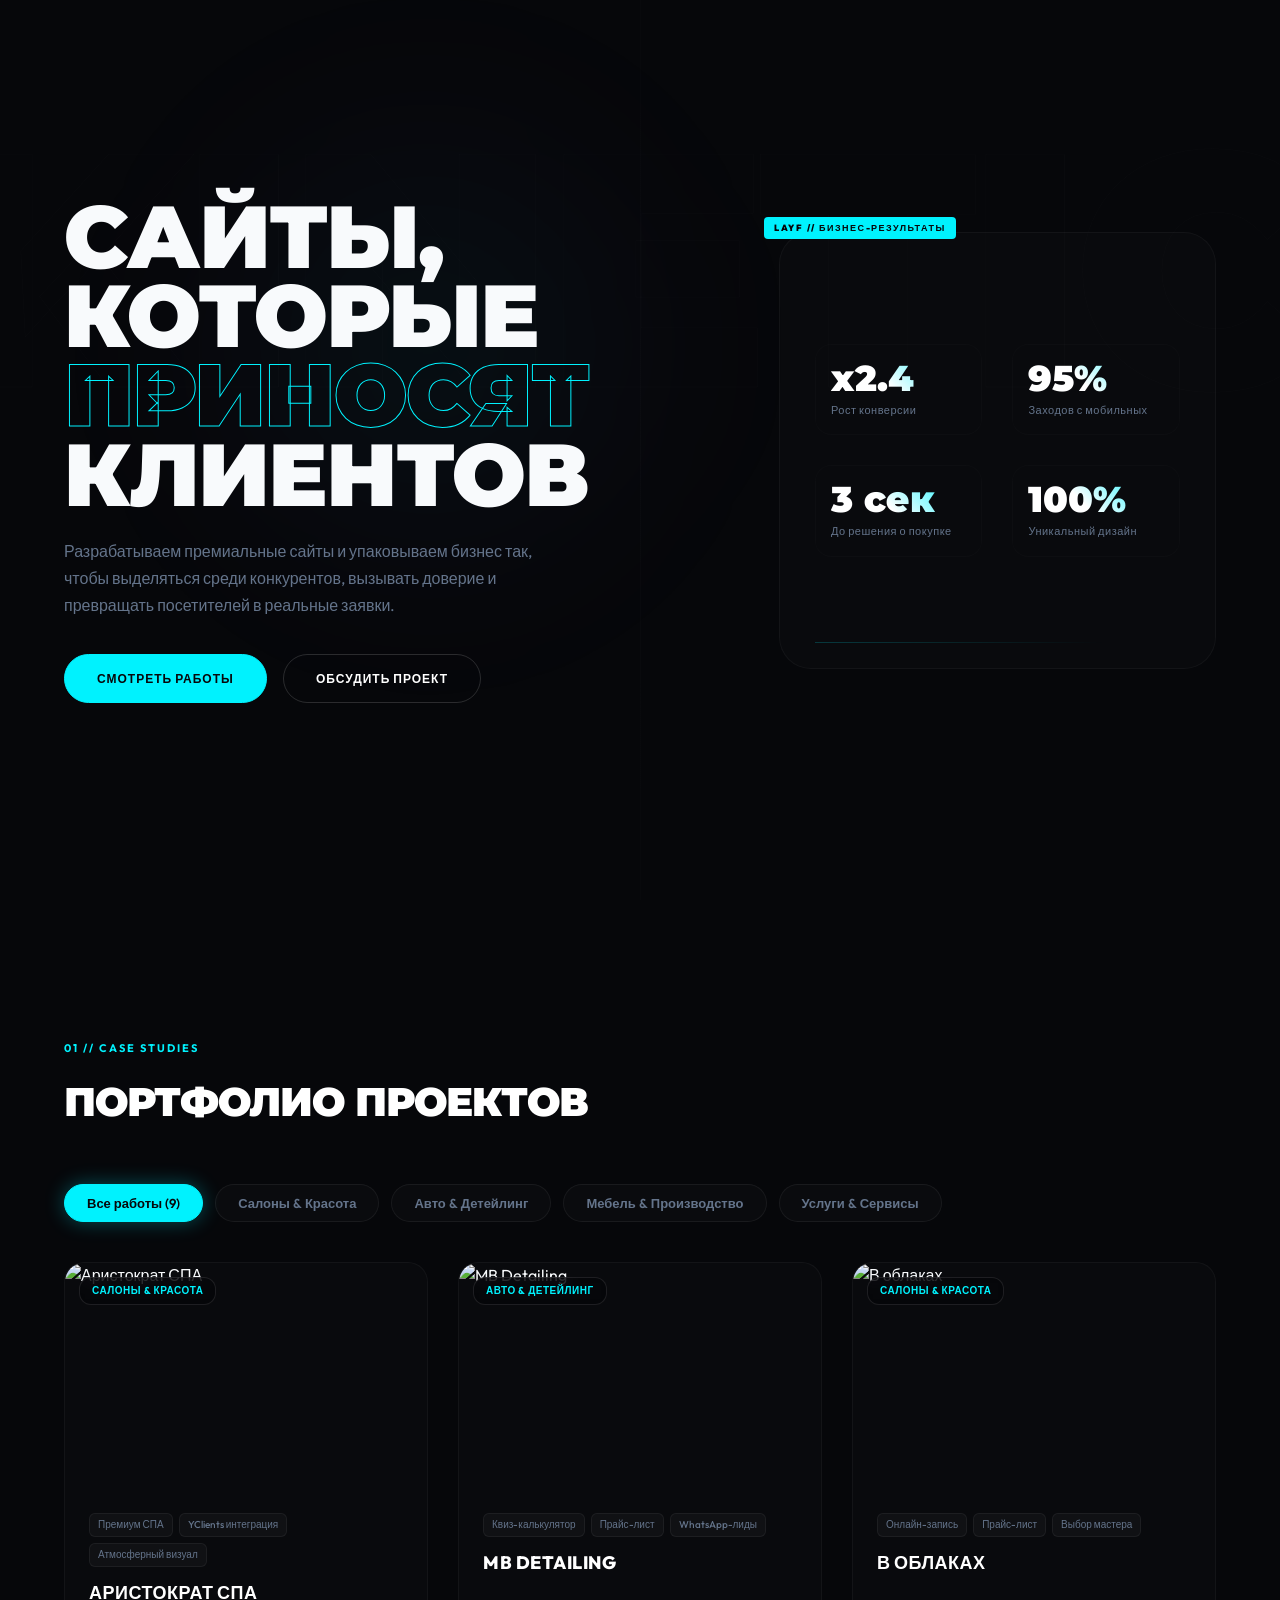
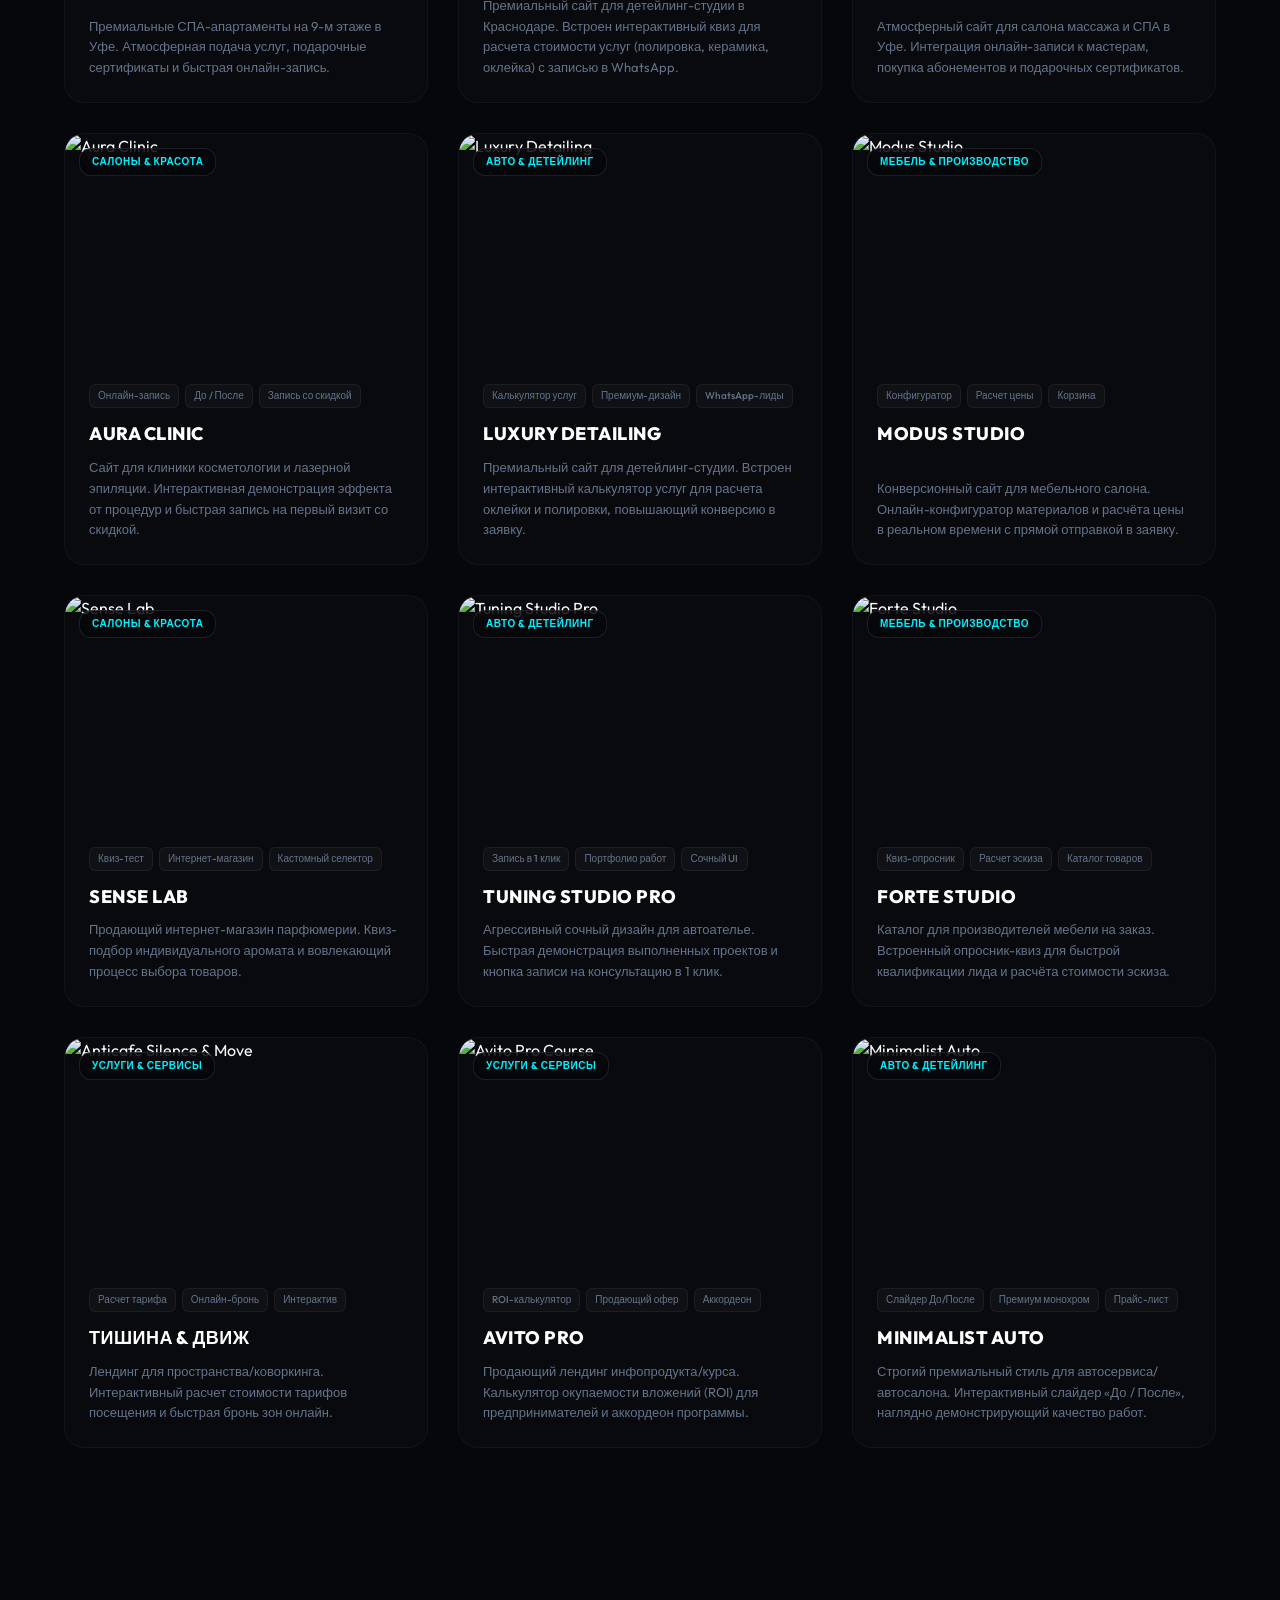
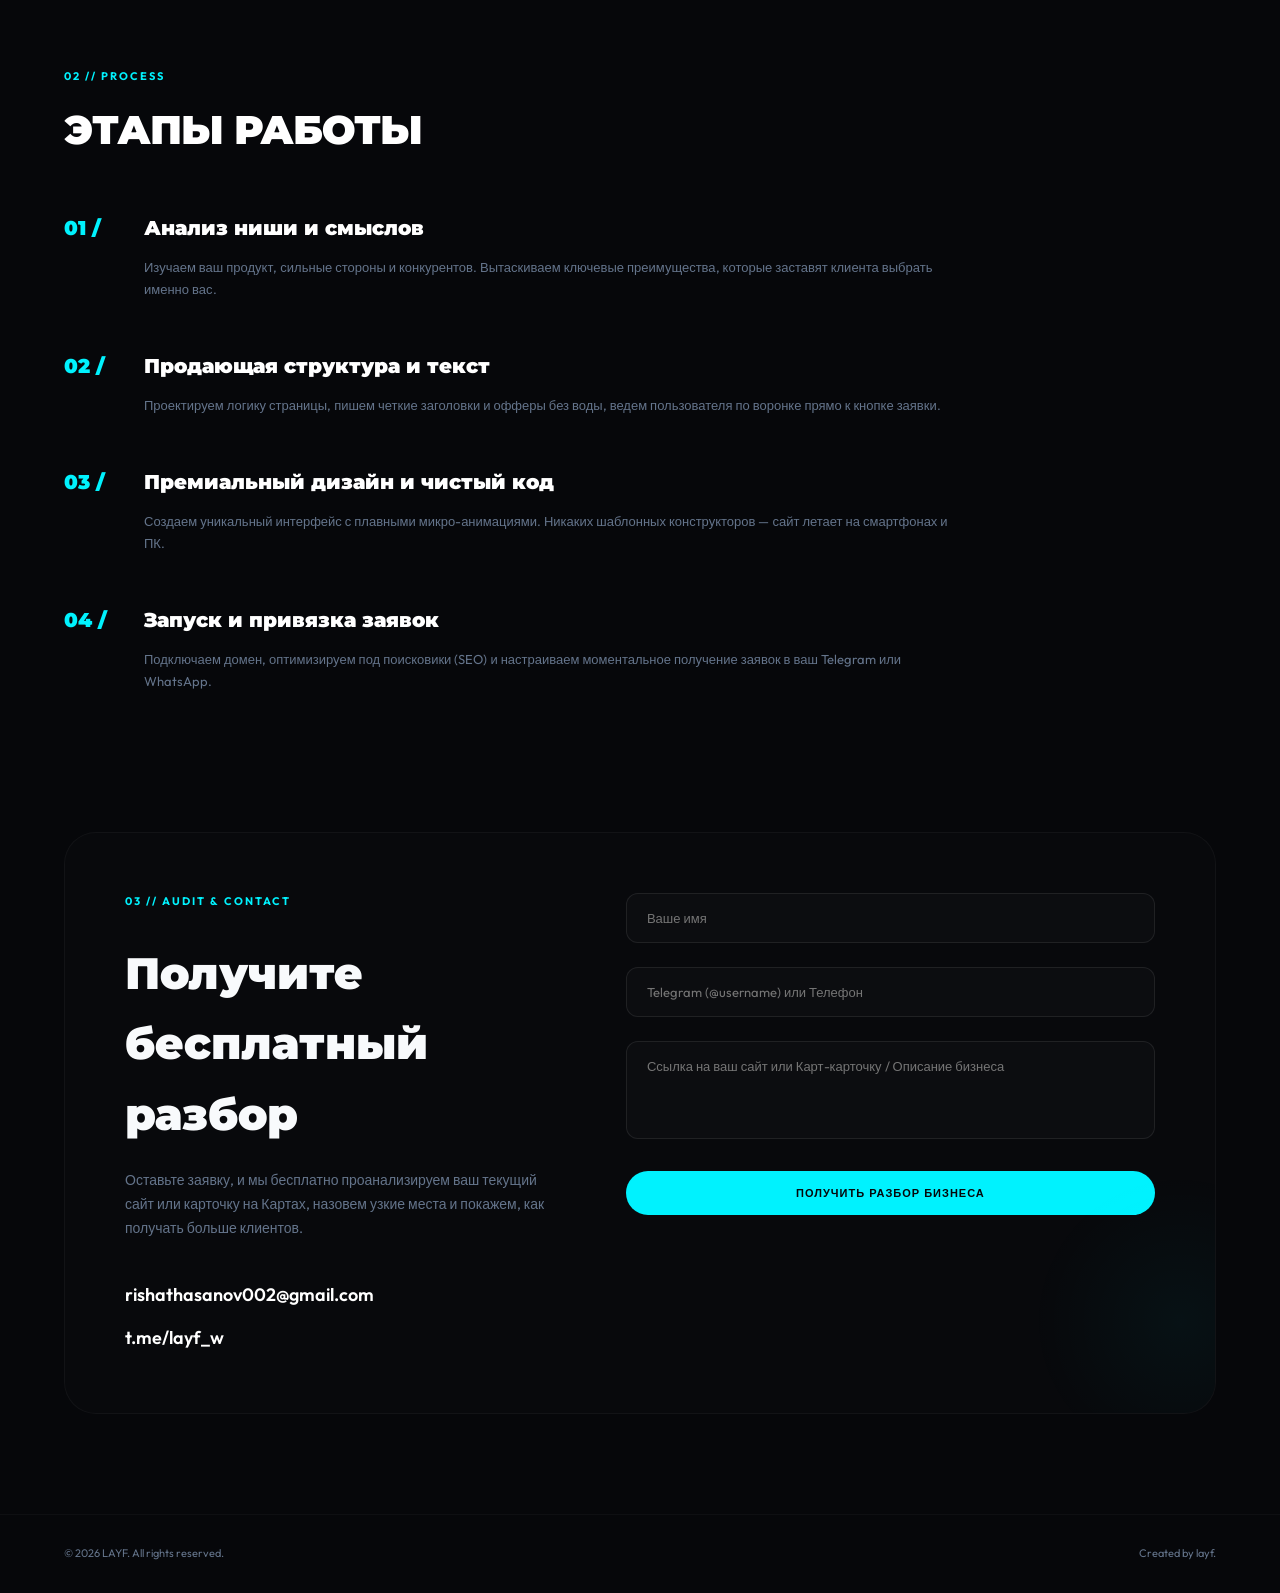
==== commit 0d048ff0: "Reorder portfolio: Aristocrat SPA, MB Detailing, and V-Oblakah first" ====
--- a/index.html
+++ b/index.html
@@ -95,7 +95,67 @@
 
             <!-- Grid Container -->
             <div class="projects-grid-container" id="projects-grid">
-                <!-- Project 1: Beauty / Aura Clinic -->
+                <!-- Project 1: Beauty & SPA / Aristocrat SPA -->
+                <a href="https://aristocratspasite.vercel.app/" class="project-grid-card" data-category="beauty" target="_blank">
+                    <div class="grid-card-badge">Салоны & Красота</div>
+                    <div class="grid-card-image">
+                        <img src="https://images.unsplash.com/photo-1540555700478-4be289fbecef?auto=format&fit=crop&q=80&w=800" alt="Аристократ СПА">
+                        <div class="grid-card-overlay">
+                            <span class="btn-demo">Открыть Демо ↗</span>
+                        </div>
+                    </div>
+                    <div class="grid-card-content">
+                        <div class="grid-card-tags">
+                            <span>Премиум СПА</span>
+                            <span>YClients интеграция</span>
+                            <span>Атмосферный визуал</span>
+                        </div>
+                        <h3>АРИСТОКРАТ СПА</h3>
+                        <p>Премиальные СПА-апартаменты на 9-м этаже в Уфе. Атмосферная подача услуг, подарочные сертификаты и быстрая онлайн-запись.</p>
+                    </div>
+                </a>
+
+                <!-- Project 2: Auto / MB Detailing -->
+                <a href="https://mb-detailing-three.vercel.app/" class="project-grid-card" data-category="auto" target="_blank">
+                    <div class="grid-card-badge">Авто & Детейлинг</div>
+                    <div class="grid-card-image">
+                        <img src="https://images.unsplash.com/photo-1601362840469-51e4d8d58785?auto=format&fit=crop&q=80&w=800" alt="MB Detailing">
+                        <div class="grid-card-overlay">
+                            <span class="btn-demo">Открыть Демо ↗</span>
+                        </div>
+                    </div>
+                    <div class="grid-card-content">
+                        <div class="grid-card-tags">
+                            <span>Квиз-калькулятор</span>
+                            <span>Прайс-лист</span>
+                            <span>WhatsApp-лиды</span>
+                        </div>
+                        <h3>MB DETAILING</h3>
+                        <p>Премиальный сайт для детейлинг-студии в Краснодаре. Встроен интерактивный квиз для расчета стоимости услуг (полировка, керамика, оклейка) с записью в WhatsApp.</p>
+                    </div>
+                </a>
+
+                <!-- Project 3: Beauty / V-Oblakah -->
+                <a href="https://premiumwebtemplate.vercel.app/" class="project-grid-card" data-category="beauty" target="_blank">
+                    <div class="grid-card-badge">Салоны & Красота</div>
+                    <div class="grid-card-image">
+                        <img src="https://images.unsplash.com/photo-1544161515-4ab6ce6db874?auto=format&fit=crop&q=80&w=800" alt="В облаках">
+                        <div class="grid-card-overlay">
+                            <span class="btn-demo">Открыть Демо ↗</span>
+                        </div>
+                    </div>
+                    <div class="grid-card-content">
+                        <div class="grid-card-tags">
+                            <span>Онлайн-запись</span>
+                            <span>Прайс-лист</span>
+                            <span>Выбор мастера</span>
+                        </div>
+                        <h3>В ОБЛАКАХ</h3>
+                        <p>Атмосферный сайт для салона массажа и СПА в Уфе. Интеграция онлайн-записи к мастерам, покупка абонементов и подарочных сертификатов.</p>
+                    </div>
+                </a>
+
+                <!-- Project 4: Beauty / Aura Clinic -->
                 <a href="aura/index.html" class="project-grid-card" data-category="beauty" target="_blank">
                     <div class="grid-card-badge">Салоны & Красота</div>
                     <div class="grid-card-image">
@@ -115,7 +175,7 @@
                     </div>
                 </a>
 
-                <!-- Project 2: Auto / Luxury Detailing -->
+                <!-- Project 5: Auto / Luxury Detailing -->
                 <a href="detailing/index.html" class="project-grid-card" data-category="auto" target="_blank">
                     <div class="grid-card-badge">Авто & Детейлинг</div>
                     <div class="grid-card-image">
@@ -135,7 +195,7 @@
                     </div>
                 </a>
 
-                <!-- Project 3: Furniture / Modus Studio -->
+                <!-- Project 6: Furniture / Modus Studio -->
                 <a href="modus/index.html" class="project-grid-card" data-category="furniture" target="_blank">
                     <div class="grid-card-badge">Мебель & Производство</div>
                     <div class="grid-card-image">
@@ -155,7 +215,7 @@
                     </div>
                 </a>
 
-                <!-- Project 4: Beauty / Sense Lab -->
+                <!-- Project 7: Beauty / Sense Lab -->
                 <a href="scent/index.html" class="project-grid-card" data-category="beauty" target="_blank">
                     <div class="grid-card-badge">Салоны & Красота</div>
                     <div class="grid-card-image">
@@ -175,7 +235,7 @@
                     </div>
                 </a>
 
-                <!-- Project 5: Auto / Tuning Studio Pro -->
+                <!-- Project 8: Auto / Tuning Studio Pro -->
                 <a href="tuning/index.html" class="project-grid-card" data-category="auto" target="_blank">
                     <div class="grid-card-badge">Авто & Детейлинг</div>
                     <div class="grid-card-image">
@@ -195,7 +255,7 @@
                     </div>
                 </a>
 
-                <!-- Project 6: Furniture / Forte Studio -->
+                <!-- Project 9: Furniture / Forte Studio -->
                 <a href="forte/index.html" class="project-grid-card" data-category="furniture" target="_blank">
                     <div class="grid-card-badge">Мебель & Производство</div>
                     <div class="grid-card-image">
@@ -215,27 +275,7 @@
                     </div>
                 </a>
 
-                <!-- Project 7: Beauty / V-Oblakah -->
-                <a href="https://premiumwebtemplate.vercel.app/" class="project-grid-card" data-category="beauty" target="_blank">
-                    <div class="grid-card-badge">Салоны & Красота</div>
-                    <div class="grid-card-image">
-                        <img src="https://images.unsplash.com/photo-1544161515-4ab6ce6db874?auto=format&fit=crop&q=80&w=800" alt="В облаках">
-                        <div class="grid-card-overlay">
-                            <span class="btn-demo">Открыть Демо ↗</span>
-                        </div>
-                    </div>
-                    <div class="grid-card-content">
-                        <div class="grid-card-tags">
-                            <span>Онлайн-запись</span>
-                            <span>Прайс-лист</span>
-                            <span>Выбор мастера</span>
-                        </div>
-                        <h3>В ОБЛАКАХ</h3>
-                        <p>Атмосферный сайт для салона массажа и СПА. Интеграция онлайн-записи к мастерам, покупка абонементов и подарочных сертификатов.</p>
-                    </div>
-                </a>
-
-                <!-- Project 8: Services / Anticafe Silence & Move -->
+                <!-- Project 10: Services / Anticafe Silence & Move -->
                 <a href="anticafe/index.html" class="project-grid-card" data-category="services" target="_blank">
                     <div class="grid-card-badge">Услуги & Сервисы</div>
                     <div class="grid-card-image">
@@ -255,7 +295,7 @@
                     </div>
                 </a>
 
-                <!-- Project 9: Services / Avito Pro Course -->
+                <!-- Project 11: Services / Avito Pro Course -->
                 <a href="avitoprofit/index.html" class="project-grid-card" data-category="services" target="_blank">
                     <div class="grid-card-badge">Услуги & Сервисы</div>
                     <div class="grid-card-image">
@@ -274,7 +314,8 @@
                         <p>Продающий лендинг инфопродукта/курса. Калькулятор окупаемости вложений (ROI) для предпринимателей и аккордеон программы.</p>
                     </div>
                 </a>
-                <!-- Project 10: Auto / Minimalist Auto -->
+
+                <!-- Project 12: Auto / Minimalist Auto -->
                 <a href="minimalist/index.html" class="project-grid-card" data-category="auto" target="_blank">
                     <div class="grid-card-badge">Авто & Детейлинг</div>
                     <div class="grid-card-image">
@@ -291,46 +332,6 @@
                         </div>
                         <h3>MINIMALIST AUTO</h3>
                         <p>Строгий премиальный стиль для автосервиса/автосалона. Интерактивный слайдер «До / После», наглядно демонстрирующий качество работ.</p>
-                    </div>
-                </a>
-
-                <!-- Project 11: Beauty & SPA / Aristocrat SPA -->
-                <a href="https://aristocratspasite.vercel.app/" class="project-grid-card" data-category="beauty" target="_blank">
-                    <div class="grid-card-badge">Салоны & Красота</div>
-                    <div class="grid-card-image">
-                        <img src="https://images.unsplash.com/photo-1540555700478-4be289fbecef?auto=format&fit=crop&q=80&w=800" alt="Аристократ СПА">
-                        <div class="grid-card-overlay">
-                            <span class="btn-demo">Открыть Демо ↗</span>
-                        </div>
-                    </div>
-                    <div class="grid-card-content">
-                        <div class="grid-card-tags">
-                            <span>Премиум СПА</span>
-                            <span>YClients интеграция</span>
-                            <span>Атмосферный визуал</span>
-                        </div>
-                        <h3>АРИСТОКРАТ СПА</h3>
-                        <p>Премиальные СПА-апартаменты на 9-м этаже в Уфе. Атмосферная подача услуг, подарочные сертификаты и быстрая онлайн-запись.</p>
-                    </div>
-                </a>
-
-                <!-- Project 12: Auto / MB Detailing -->
-                <a href="https://mb-detailing-three.vercel.app/" class="project-grid-card" data-category="auto" target="_blank">
-                    <div class="grid-card-badge">Авто & Детейлинг</div>
-                    <div class="grid-card-image">
-                        <img src="https://images.unsplash.com/photo-1601362840469-51e4d8d58785?auto=format&fit=crop&q=80&w=800" alt="MB Detailing">
-                        <div class="grid-card-overlay">
-                            <span class="btn-demo">Открыть Демо ↗</span>
-                        </div>
-                    </div>
-                    <div class="grid-card-content">
-                        <div class="grid-card-tags">
-                            <span>Квиз-калькулятор</span>
-                            <span>Прайс-лист</span>
-                            <span>WhatsApp-лиды</span>
-                        </div>
-                        <h3>MB DETAILING</h3>
-                        <p>Премиальный сайт для детейлинг-студии в Краснодаре. Встроен интерактивный квиз для расчета стоимости услуг (полировка, керамика, оклейка) с записью в WhatsApp.</p>
                     </div>
                 </a>
             </div>
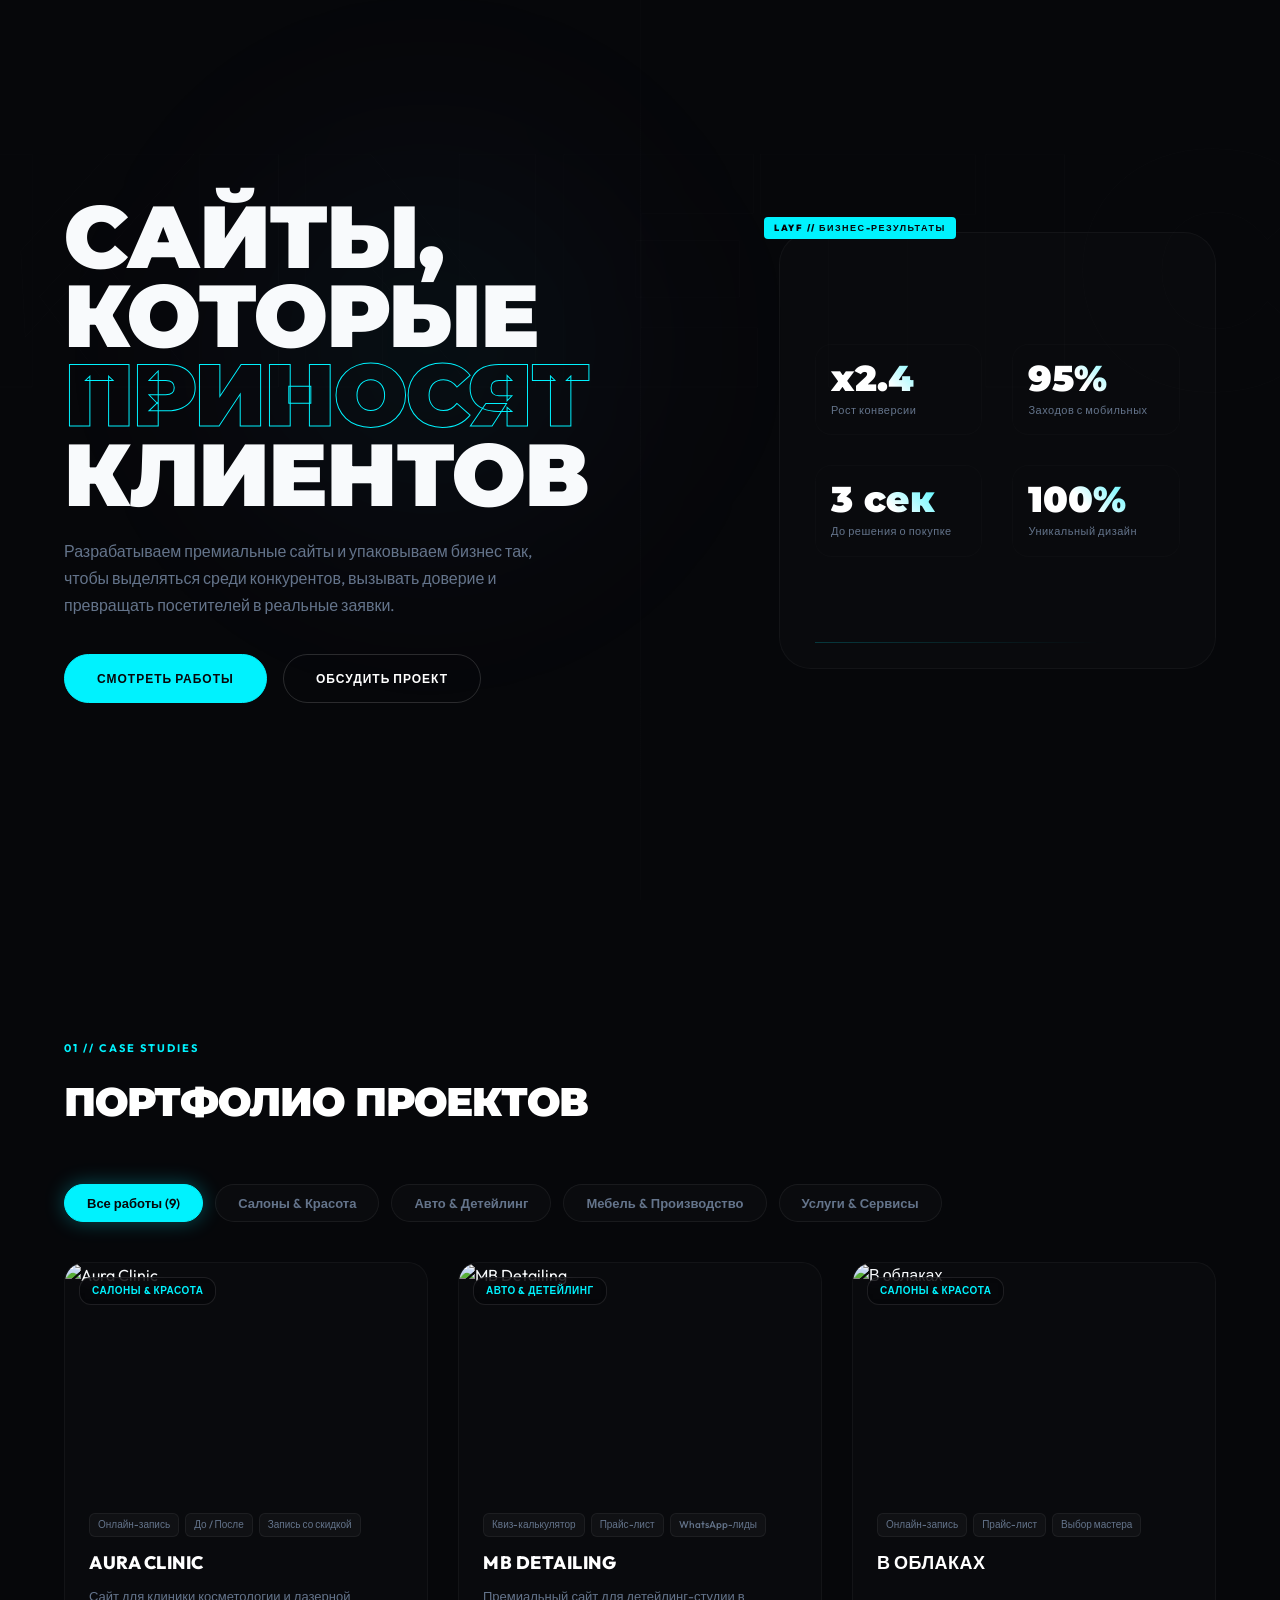
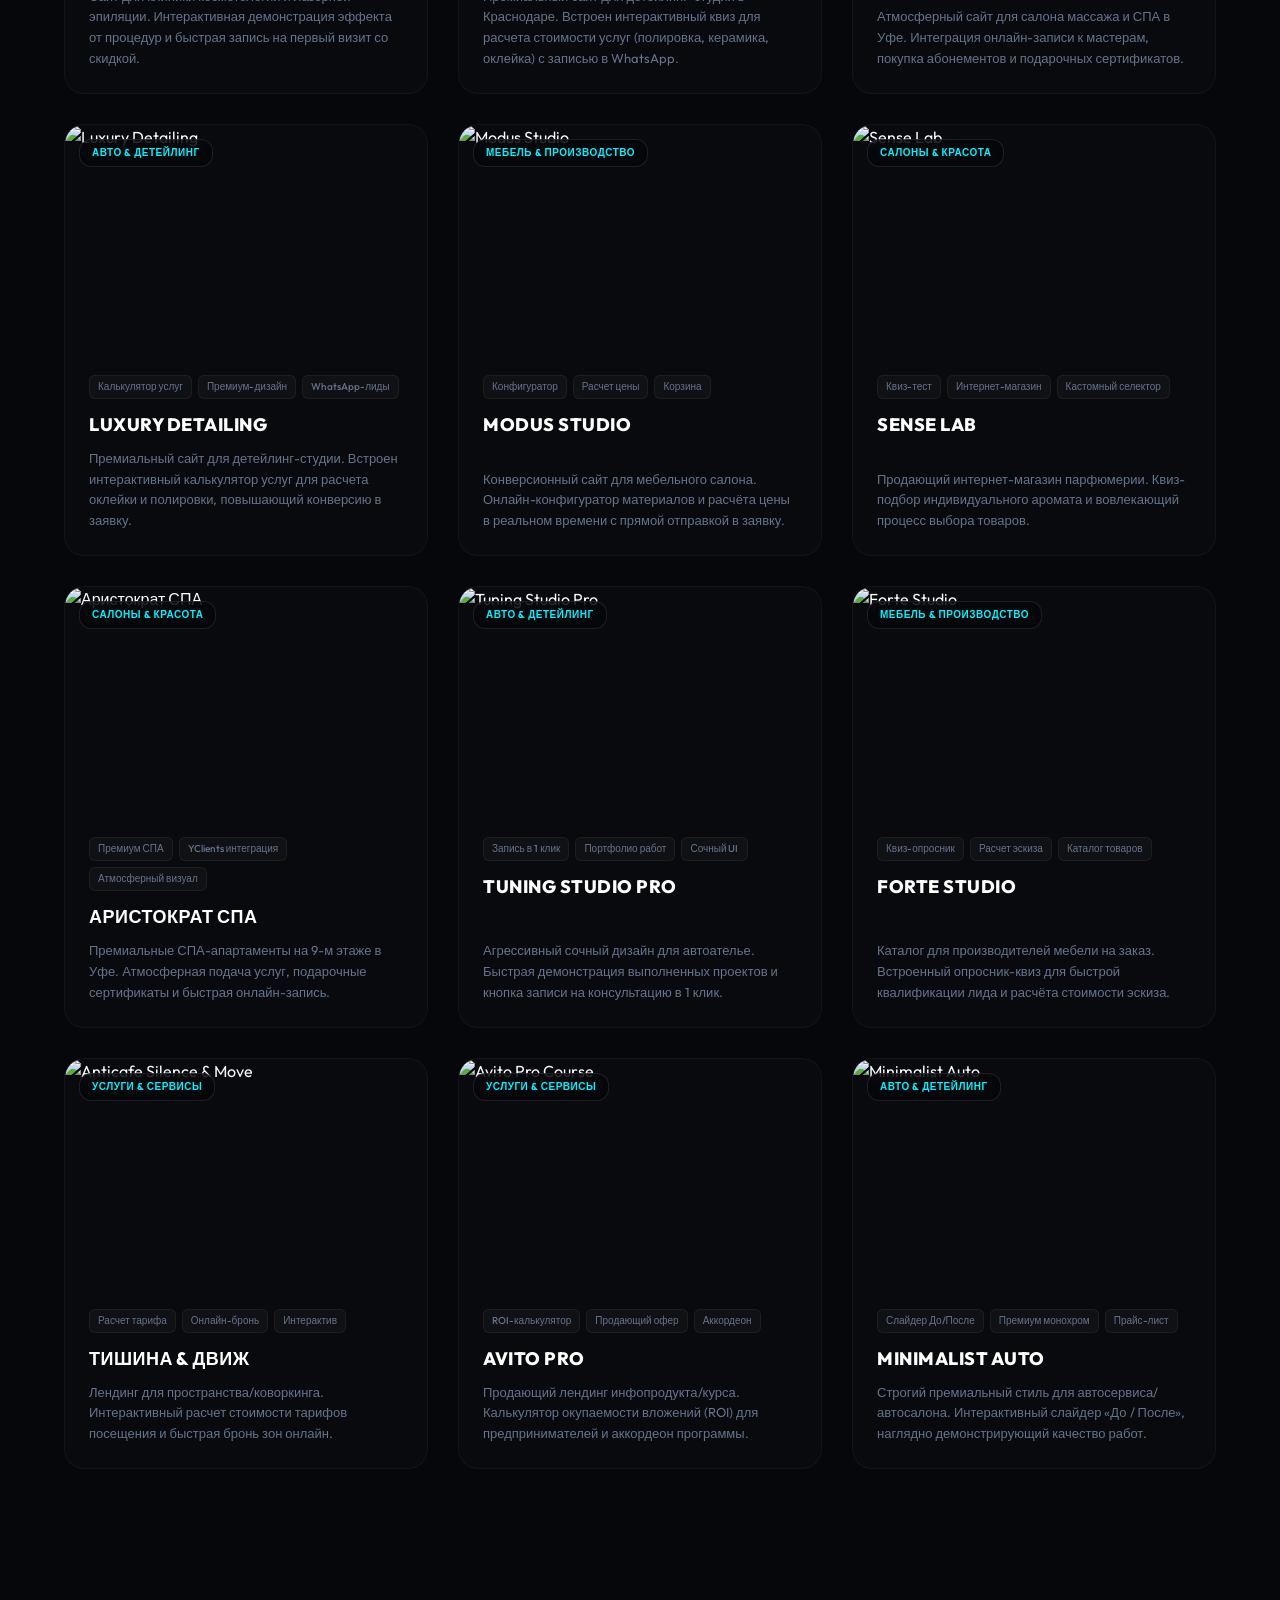
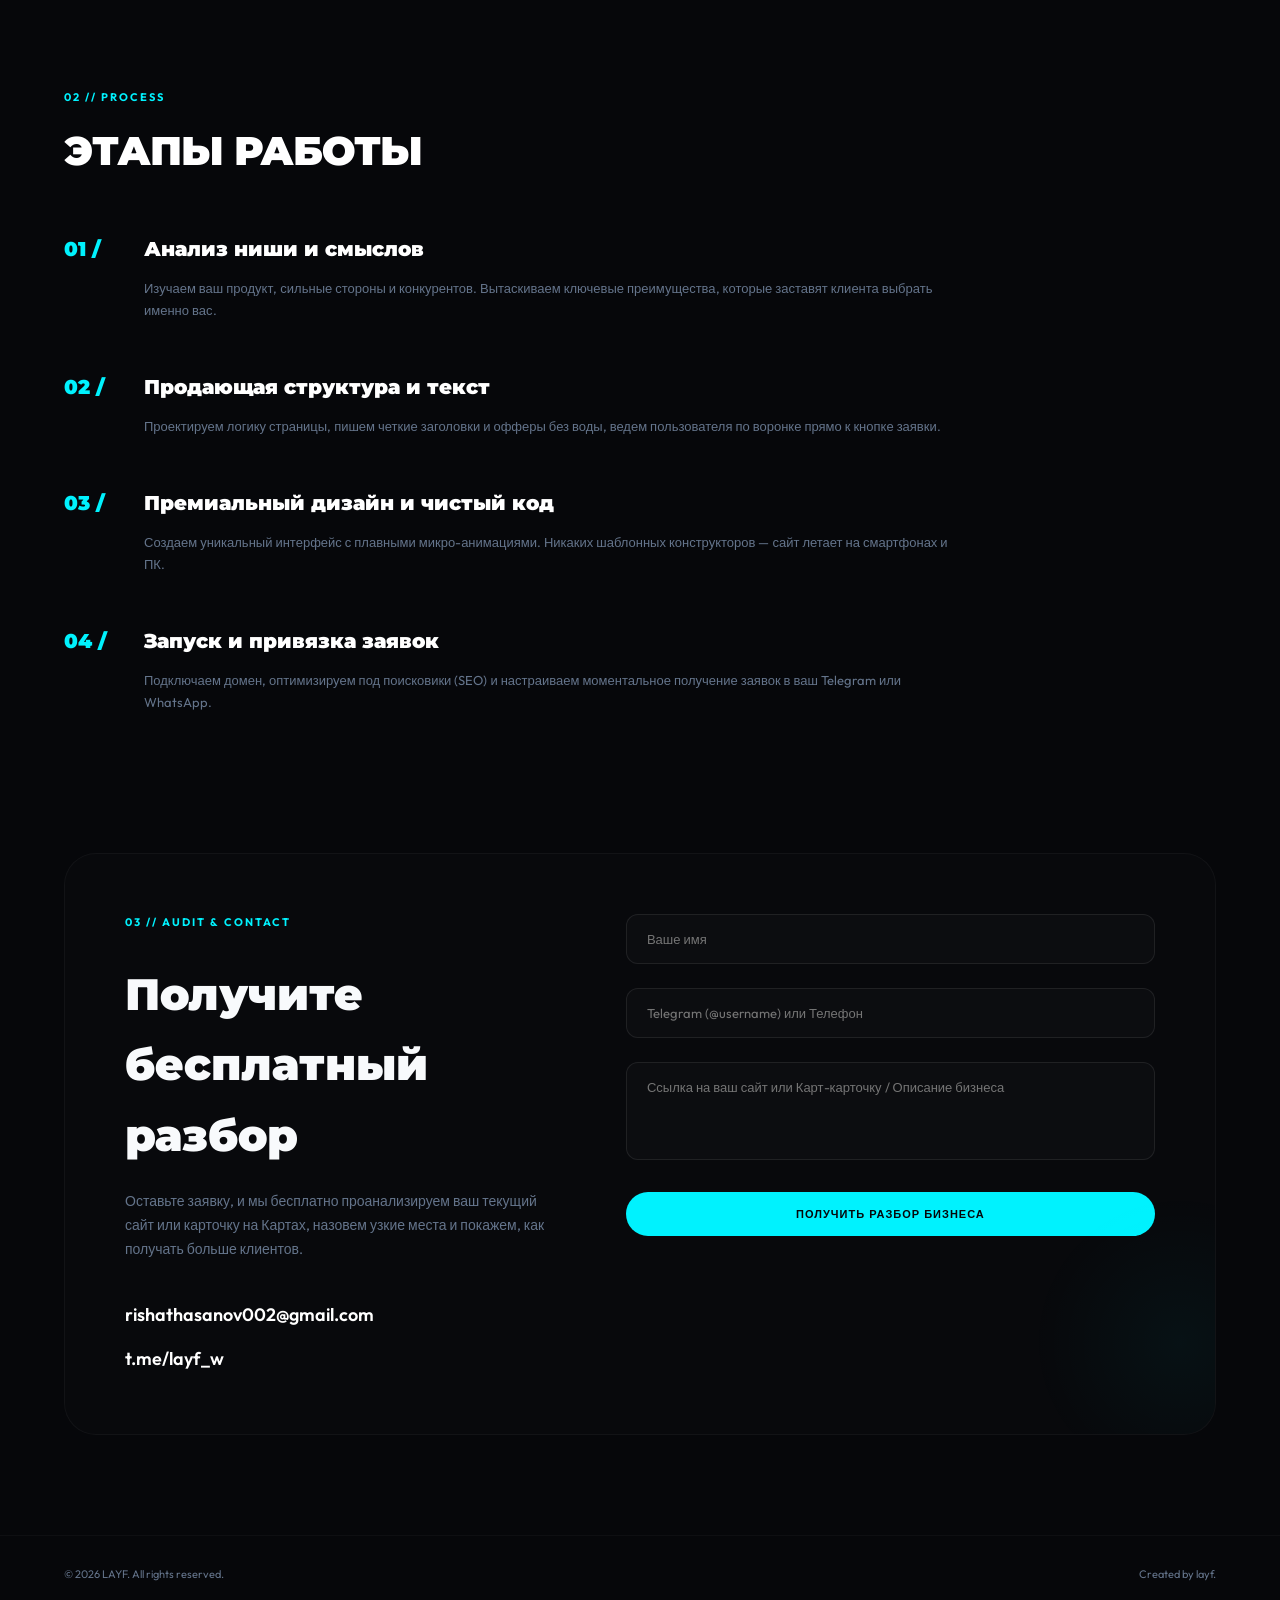
==== commit 9f66e2ff: "Move Aura Clinic to top #1 and Aristocrat SPA to middle (#7)" ====
--- a/index.html
+++ b/index.html
@@ -95,7 +95,127 @@
 
             <!-- Grid Container -->
             <div class="projects-grid-container" id="projects-grid">
-                <!-- Project 1: Beauty & SPA / Aristocrat SPA -->
+                <!-- Project 1: Beauty / Aura Clinic -->
+                <a href="aura/index.html" class="project-grid-card" data-category="beauty" target="_blank">
+                    <div class="grid-card-badge">Салоны & Красота</div>
+                    <div class="grid-card-image">
+                        <img src="https://images.unsplash.com/photo-1512290923902-8a9f81dc236c?auto=format&fit=crop&q=80&w=800" alt="Aura Clinic">
+                        <div class="grid-card-overlay">
+                            <span class="btn-demo">Открыть Демо ↗</span>
+                        </div>
+                    </div>
+                    <div class="grid-card-content">
+                        <div class="grid-card-tags">
+                            <span>Онлайн-запись</span>
+                            <span>До / После</span>
+                            <span>Запись со скидкой</span>
+                        </div>
+                        <h3>AURA CLINIC</h3>
+                        <p>Сайт для клиники косметологии и лазерной эпиляции. Интерактивная демонстрация эффекта от процедур и быстрая запись на первый визит со скидкой.</p>
+                    </div>
+                </a>
+
+                <!-- Project 2: Auto / MB Detailing -->
+                <a href="https://mb-detailing-three.vercel.app/" class="project-grid-card" data-category="auto" target="_blank">
+                    <div class="grid-card-badge">Авто & Детейлинг</div>
+                    <div class="grid-card-image">
+                        <img src="https://images.unsplash.com/photo-1601362840469-51e4d8d58785?auto=format&fit=crop&q=80&w=800" alt="MB Detailing">
+                        <div class="grid-card-overlay">
+                            <span class="btn-demo">Открыть Демо ↗</span>
+                        </div>
+                    </div>
+                    <div class="grid-card-content">
+                        <div class="grid-card-tags">
+                            <span>Квиз-калькулятор</span>
+                            <span>Прайс-лист</span>
+                            <span>WhatsApp-лиды</span>
+                        </div>
+                        <h3>MB DETAILING</h3>
+                        <p>Премиальный сайт для детейлинг-студии в Краснодаре. Встроен интерактивный квиз для расчета стоимости услуг (полировка, керамика, оклейка) с записью в WhatsApp.</p>
+                    </div>
+                </a>
+
+                <!-- Project 3: Beauty / V-Oblakah -->
+                <a href="https://premiumwebtemplate.vercel.app/" class="project-grid-card" data-category="beauty" target="_blank">
+                    <div class="grid-card-badge">Салоны & Красота</div>
+                    <div class="grid-card-image">
+                        <img src="https://images.unsplash.com/photo-1544161515-4ab6ce6db874?auto=format&fit=crop&q=80&w=800" alt="В облаках">
+                        <div class="grid-card-overlay">
+                            <span class="btn-demo">Открыть Демо ↗</span>
+                        </div>
+                    </div>
+                    <div class="grid-card-content">
+                        <div class="grid-card-tags">
+                            <span>Онлайн-запись</span>
+                            <span>Прайс-лист</span>
+                            <span>Выбор мастера</span>
+                        </div>
+                        <h3>В ОБЛАКАХ</h3>
+                        <p>Атмосферный сайт для салона массажа и СПА в Уфе. Интеграция онлайн-записи к мастерам, покупка абонементов и подарочных сертификатов.</p>
+                    </div>
+                </a>
+
+                <!-- Project 4: Auto / Luxury Detailing -->
+                <a href="detailing/index.html" class="project-grid-card" data-category="auto" target="_blank">
+                    <div class="grid-card-badge">Авто & Детейлинг</div>
+                    <div class="grid-card-image">
+                        <img src="https://images.unsplash.com/photo-1618843479313-40f8afb4b4d8?auto=format&fit=crop&q=80&w=800" alt="Luxury Detailing">
+                        <div class="grid-card-overlay">
+                            <span class="btn-demo">Открыть Демо ↗</span>
+                        </div>
+                    </div>
+                    <div class="grid-card-content">
+                        <div class="grid-card-tags">
+                            <span>Калькулятор услуг</span>
+                            <span>Премиум-дизайн</span>
+                            <span>WhatsApp-лиды</span>
+                        </div>
+                        <h3>LUXURY DETAILING</h3>
+                        <p>Премиальный сайт для детейлинг-студии. Встроен интерактивный калькулятор услуг для расчета оклейки и полировки, повышающий конверсию в заявку.</p>
+                    </div>
+                </a>
+
+                <!-- Project 5: Furniture / Modus Studio -->
+                <a href="modus/index.html" class="project-grid-card" data-category="furniture" target="_blank">
+                    <div class="grid-card-badge">Мебель & Производство</div>
+                    <div class="grid-card-image">
+                        <img src="https://images.unsplash.com/photo-1555041469-a586c61ea9bc?auto=format&fit=crop&q=80&w=800" alt="Modus Studio">
+                        <div class="grid-card-overlay">
+                            <span class="btn-demo">Открыть Демо ↗</span>
+                        </div>
+                    </div>
+                    <div class="grid-card-content">
+                        <div class="grid-card-tags">
+                            <span>Конфигуратор</span>
+                            <span>Расчет цены</span>
+                            <span>Корзина</span>
+                        </div>
+                        <h3>MODUS STUDIO</h3>
+                        <p>Конверсионный сайт для мебельного салона. Онлайн-конфигуратор материалов и расчёта цены в реальном времени с прямой отправкой в заявку.</p>
+                    </div>
+                </a>
+
+                <!-- Project 6: Beauty / Sense Lab -->
+                <a href="scent/index.html" class="project-grid-card" data-category="beauty" target="_blank">
+                    <div class="grid-card-badge">Салоны & Красота</div>
+                    <div class="grid-card-image">
+                        <img src="https://images.unsplash.com/photo-1547887537-6158d64c35b3?auto=format&fit=crop&q=80&w=800" alt="Sense Lab">
+                        <div class="grid-card-overlay">
+                            <span class="btn-demo">Открыть Демо ↗</span>
+                        </div>
+                    </div>
+                    <div class="grid-card-content">
+                        <div class="grid-card-tags">
+                            <span>Квиз-тест</span>
+                            <span>Интернет-магазин</span>
+                            <span>Кастомный селектор</span>
+                        </div>
+                        <h3>SENSE LAB</h3>
+                        <p>Продающий интернет-магазин парфюмерии. Квиз-подбор индивидуального аромата и вовлекающий процесс выбора товаров.</p>
+                    </div>
+                </a>
+
+                <!-- Project 7: Beauty & SPA / Aristocrat SPA -->
                 <a href="https://aristocratspasite.vercel.app/" class="project-grid-card" data-category="beauty" target="_blank">
                     <div class="grid-card-badge">Салоны & Красота</div>
                     <div class="grid-card-image">
@@ -112,126 +232,6 @@
                         </div>
                         <h3>АРИСТОКРАТ СПА</h3>
                         <p>Премиальные СПА-апартаменты на 9-м этаже в Уфе. Атмосферная подача услуг, подарочные сертификаты и быстрая онлайн-запись.</p>
-                    </div>
-                </a>
-
-                <!-- Project 2: Auto / MB Detailing -->
-                <a href="https://mb-detailing-three.vercel.app/" class="project-grid-card" data-category="auto" target="_blank">
-                    <div class="grid-card-badge">Авто & Детейлинг</div>
-                    <div class="grid-card-image">
-                        <img src="https://images.unsplash.com/photo-1601362840469-51e4d8d58785?auto=format&fit=crop&q=80&w=800" alt="MB Detailing">
-                        <div class="grid-card-overlay">
-                            <span class="btn-demo">Открыть Демо ↗</span>
-                        </div>
-                    </div>
-                    <div class="grid-card-content">
-                        <div class="grid-card-tags">
-                            <span>Квиз-калькулятор</span>
-                            <span>Прайс-лист</span>
-                            <span>WhatsApp-лиды</span>
-                        </div>
-                        <h3>MB DETAILING</h3>
-                        <p>Премиальный сайт для детейлинг-студии в Краснодаре. Встроен интерактивный квиз для расчета стоимости услуг (полировка, керамика, оклейка) с записью в WhatsApp.</p>
-                    </div>
-                </a>
-
-                <!-- Project 3: Beauty / V-Oblakah -->
-                <a href="https://premiumwebtemplate.vercel.app/" class="project-grid-card" data-category="beauty" target="_blank">
-                    <div class="grid-card-badge">Салоны & Красота</div>
-                    <div class="grid-card-image">
-                        <img src="https://images.unsplash.com/photo-1544161515-4ab6ce6db874?auto=format&fit=crop&q=80&w=800" alt="В облаках">
-                        <div class="grid-card-overlay">
-                            <span class="btn-demo">Открыть Демо ↗</span>
-                        </div>
-                    </div>
-                    <div class="grid-card-content">
-                        <div class="grid-card-tags">
-                            <span>Онлайн-запись</span>
-                            <span>Прайс-лист</span>
-                            <span>Выбор мастера</span>
-                        </div>
-                        <h3>В ОБЛАКАХ</h3>
-                        <p>Атмосферный сайт для салона массажа и СПА в Уфе. Интеграция онлайн-записи к мастерам, покупка абонементов и подарочных сертификатов.</p>
-                    </div>
-                </a>
-
-                <!-- Project 4: Beauty / Aura Clinic -->
-                <a href="aura/index.html" class="project-grid-card" data-category="beauty" target="_blank">
-                    <div class="grid-card-badge">Салоны & Красота</div>
-                    <div class="grid-card-image">
-                        <img src="https://images.unsplash.com/photo-1512290923902-8a9f81dc236c?auto=format&fit=crop&q=80&w=800" alt="Aura Clinic">
-                        <div class="grid-card-overlay">
-                            <span class="btn-demo">Открыть Демо ↗</span>
-                        </div>
-                    </div>
-                    <div class="grid-card-content">
-                        <div class="grid-card-tags">
-                            <span>Онлайн-запись</span>
-                            <span>До / После</span>
-                            <span>Запись со скидкой</span>
-                        </div>
-                        <h3>AURA CLINIC</h3>
-                        <p>Сайт для клиники косметологии и лазерной эпиляции. Интерактивная демонстрация эффекта от процедур и быстрая запись на первый визит со скидкой.</p>
-                    </div>
-                </a>
-
-                <!-- Project 5: Auto / Luxury Detailing -->
-                <a href="detailing/index.html" class="project-grid-card" data-category="auto" target="_blank">
-                    <div class="grid-card-badge">Авто & Детейлинг</div>
-                    <div class="grid-card-image">
-                        <img src="https://images.unsplash.com/photo-1618843479313-40f8afb4b4d8?auto=format&fit=crop&q=80&w=800" alt="Luxury Detailing">
-                        <div class="grid-card-overlay">
-                            <span class="btn-demo">Открыть Демо ↗</span>
-                        </div>
-                    </div>
-                    <div class="grid-card-content">
-                        <div class="grid-card-tags">
-                            <span>Калькулятор услуг</span>
-                            <span>Премиум-дизайн</span>
-                            <span>WhatsApp-лиды</span>
-                        </div>
-                        <h3>LUXURY DETAILING</h3>
-                        <p>Премиальный сайт для детейлинг-студии. Встроен интерактивный калькулятор услуг для расчета оклейки и полировки, повышающий конверсию в заявку.</p>
-                    </div>
-                </a>
-
-                <!-- Project 6: Furniture / Modus Studio -->
-                <a href="modus/index.html" class="project-grid-card" data-category="furniture" target="_blank">
-                    <div class="grid-card-badge">Мебель & Производство</div>
-                    <div class="grid-card-image">
-                        <img src="https://images.unsplash.com/photo-1555041469-a586c61ea9bc?auto=format&fit=crop&q=80&w=800" alt="Modus Studio">
-                        <div class="grid-card-overlay">
-                            <span class="btn-demo">Открыть Демо ↗</span>
-                        </div>
-                    </div>
-                    <div class="grid-card-content">
-                        <div class="grid-card-tags">
-                            <span>Конфигуратор</span>
-                            <span>Расчет цены</span>
-                            <span>Корзина</span>
-                        </div>
-                        <h3>MODUS STUDIO</h3>
-                        <p>Конверсионный сайт для мебельного салона. Онлайн-конфигуратор материалов и расчёта цены в реальном времени с прямой отправкой в заявку.</p>
-                    </div>
-                </a>
-
-                <!-- Project 7: Beauty / Sense Lab -->
-                <a href="scent/index.html" class="project-grid-card" data-category="beauty" target="_blank">
-                    <div class="grid-card-badge">Салоны & Красота</div>
-                    <div class="grid-card-image">
-                        <img src="https://images.unsplash.com/photo-1547887537-6158d64c35b3?auto=format&fit=crop&q=80&w=800" alt="Sense Lab">
-                        <div class="grid-card-overlay">
-                            <span class="btn-demo">Открыть Демо ↗</span>
-                        </div>
-                    </div>
-                    <div class="grid-card-content">
-                        <div class="grid-card-tags">
-                            <span>Квиз-тест</span>
-                            <span>Интернет-магазин</span>
-                            <span>Кастомный селектор</span>
-                        </div>
-                        <h3>SENSE LAB</h3>
-                        <p>Продающий интернет-магазин парфюмерии. Квиз-подбор индивидуального аромата и вовлекающий процесс выбора товаров.</p>
                     </div>
                 </a>
 
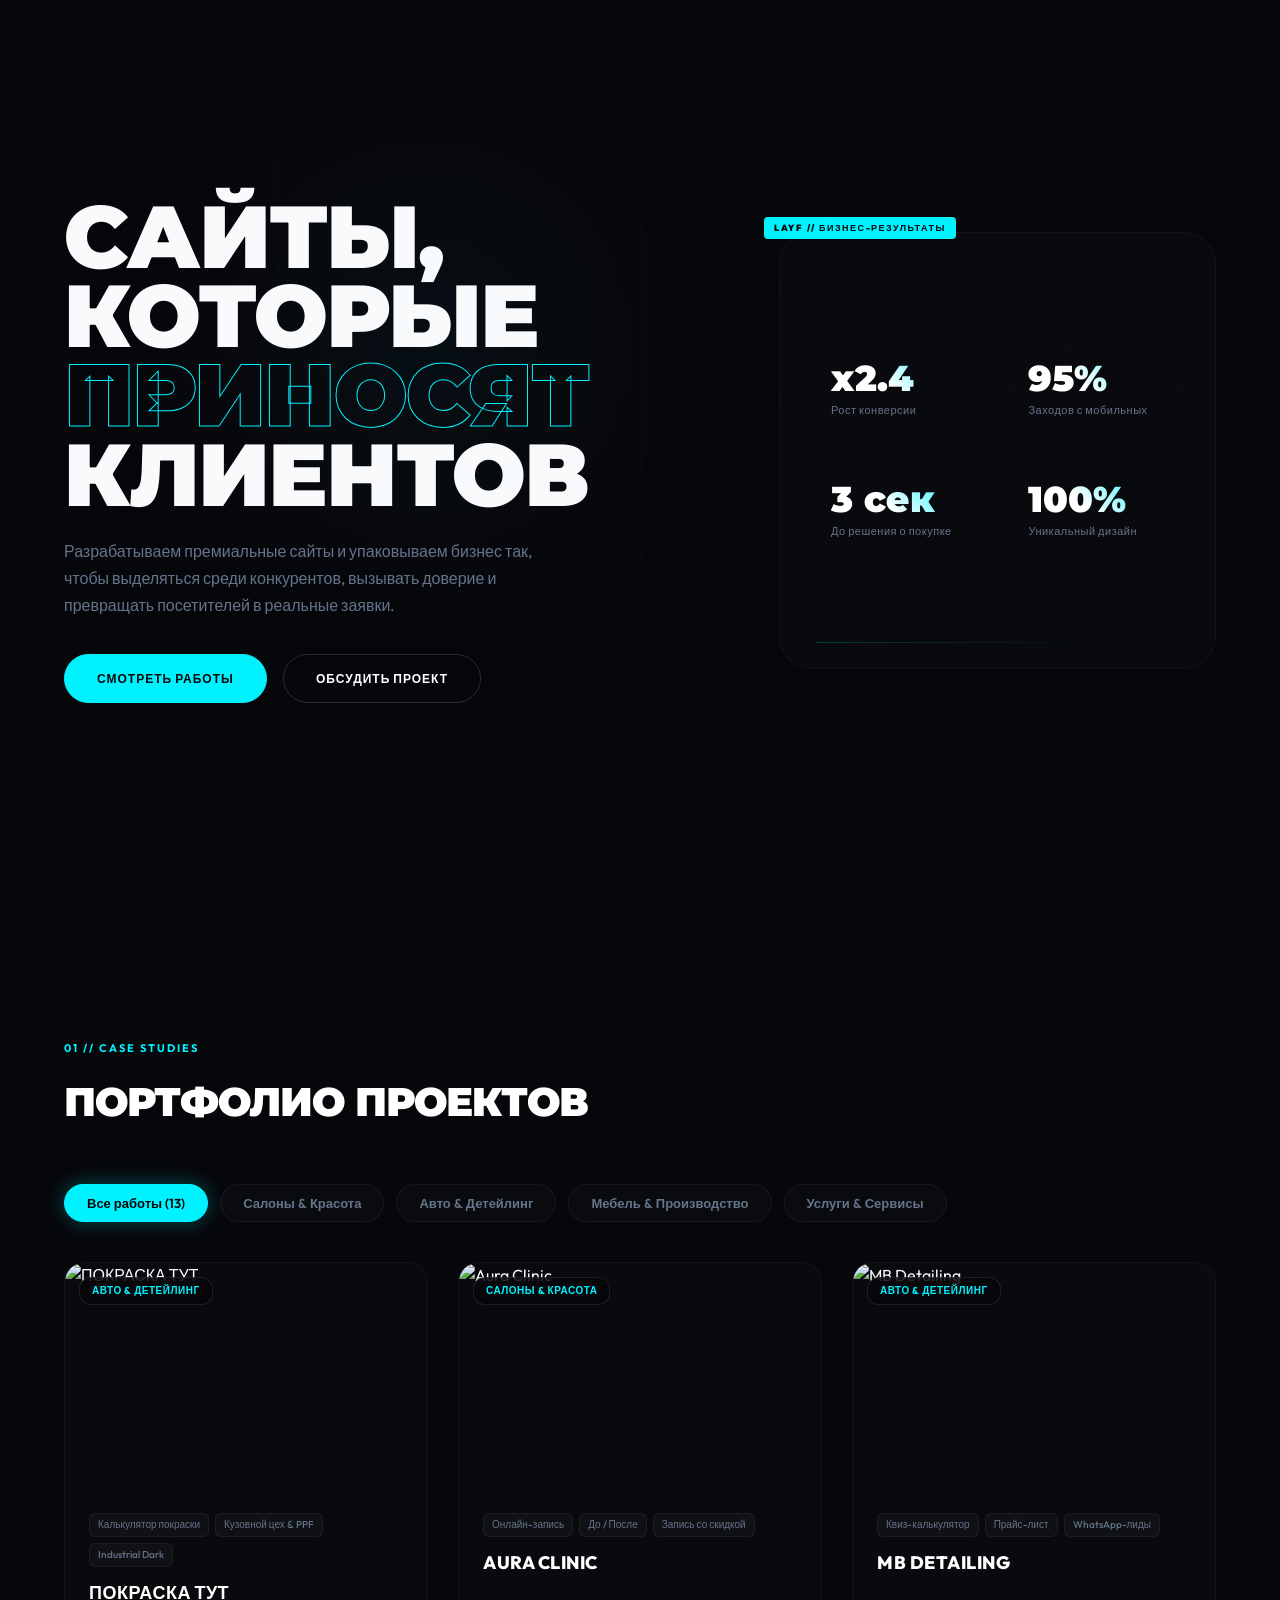
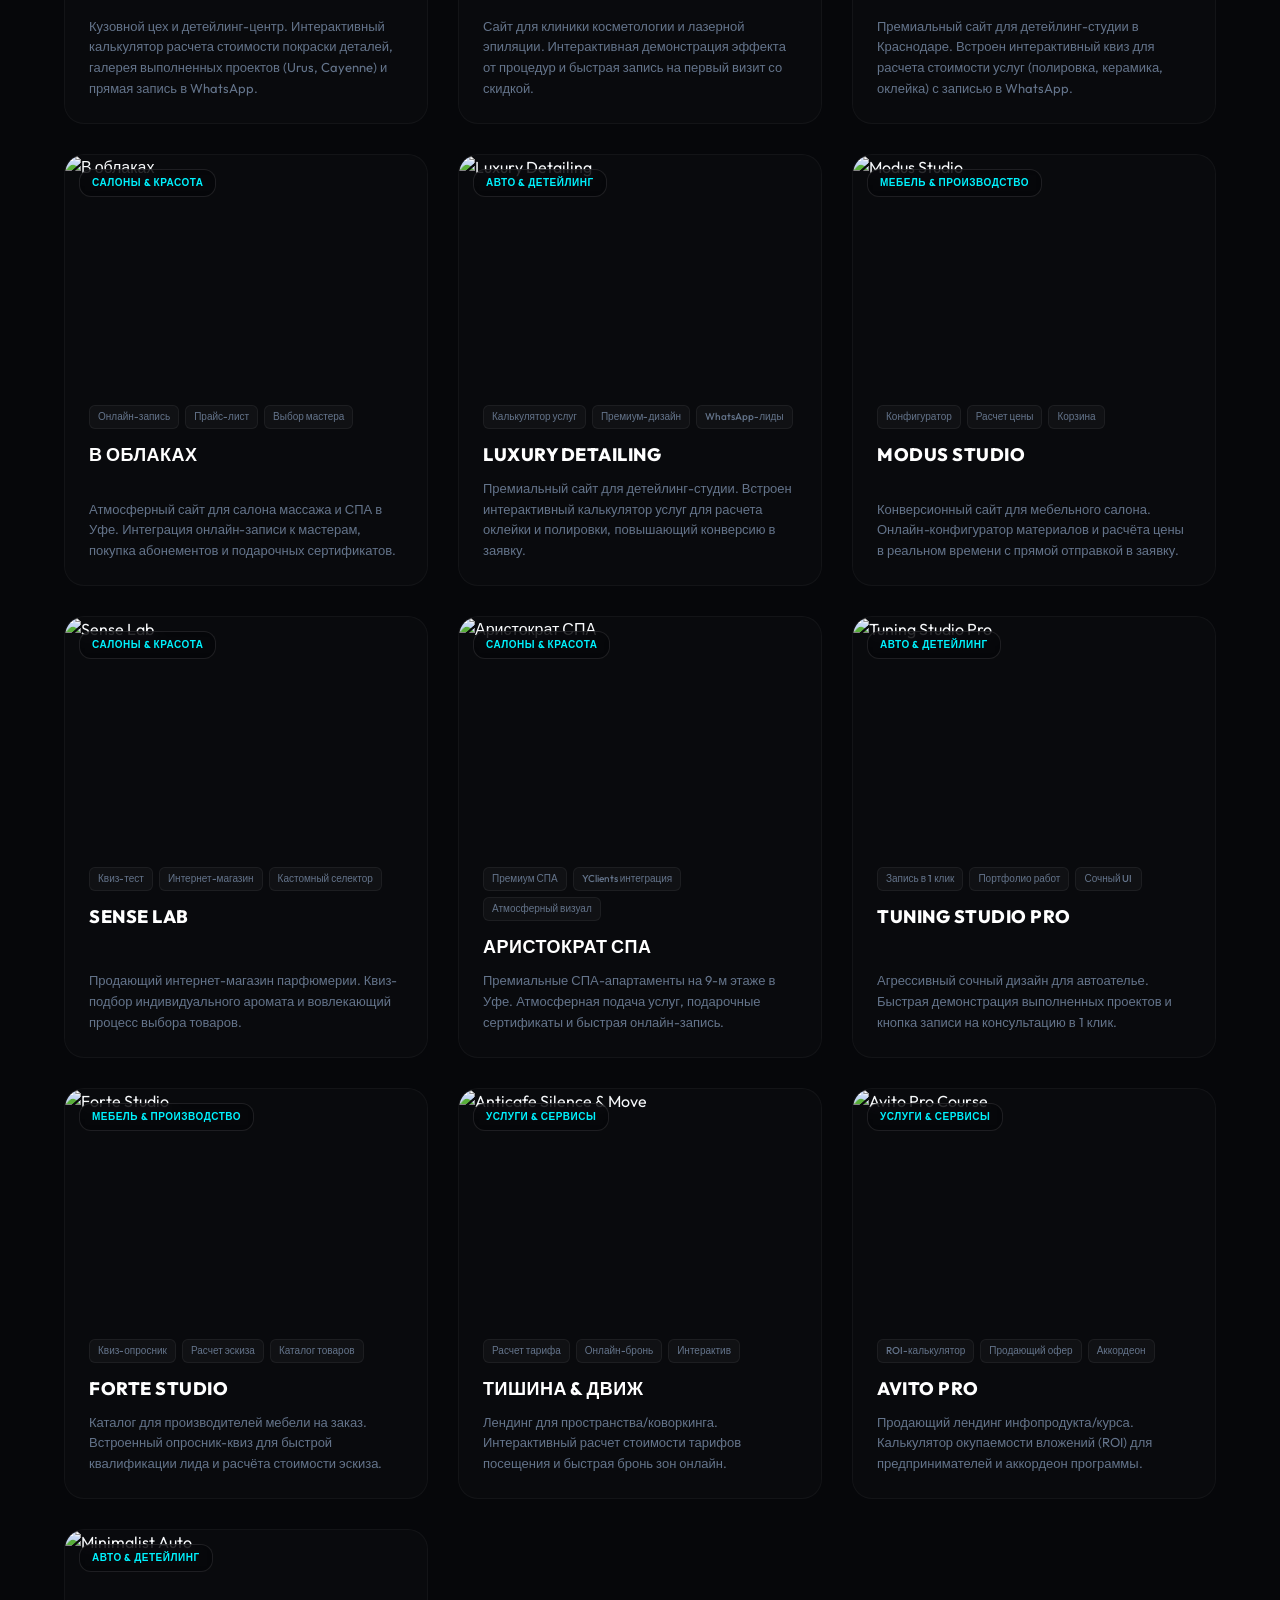
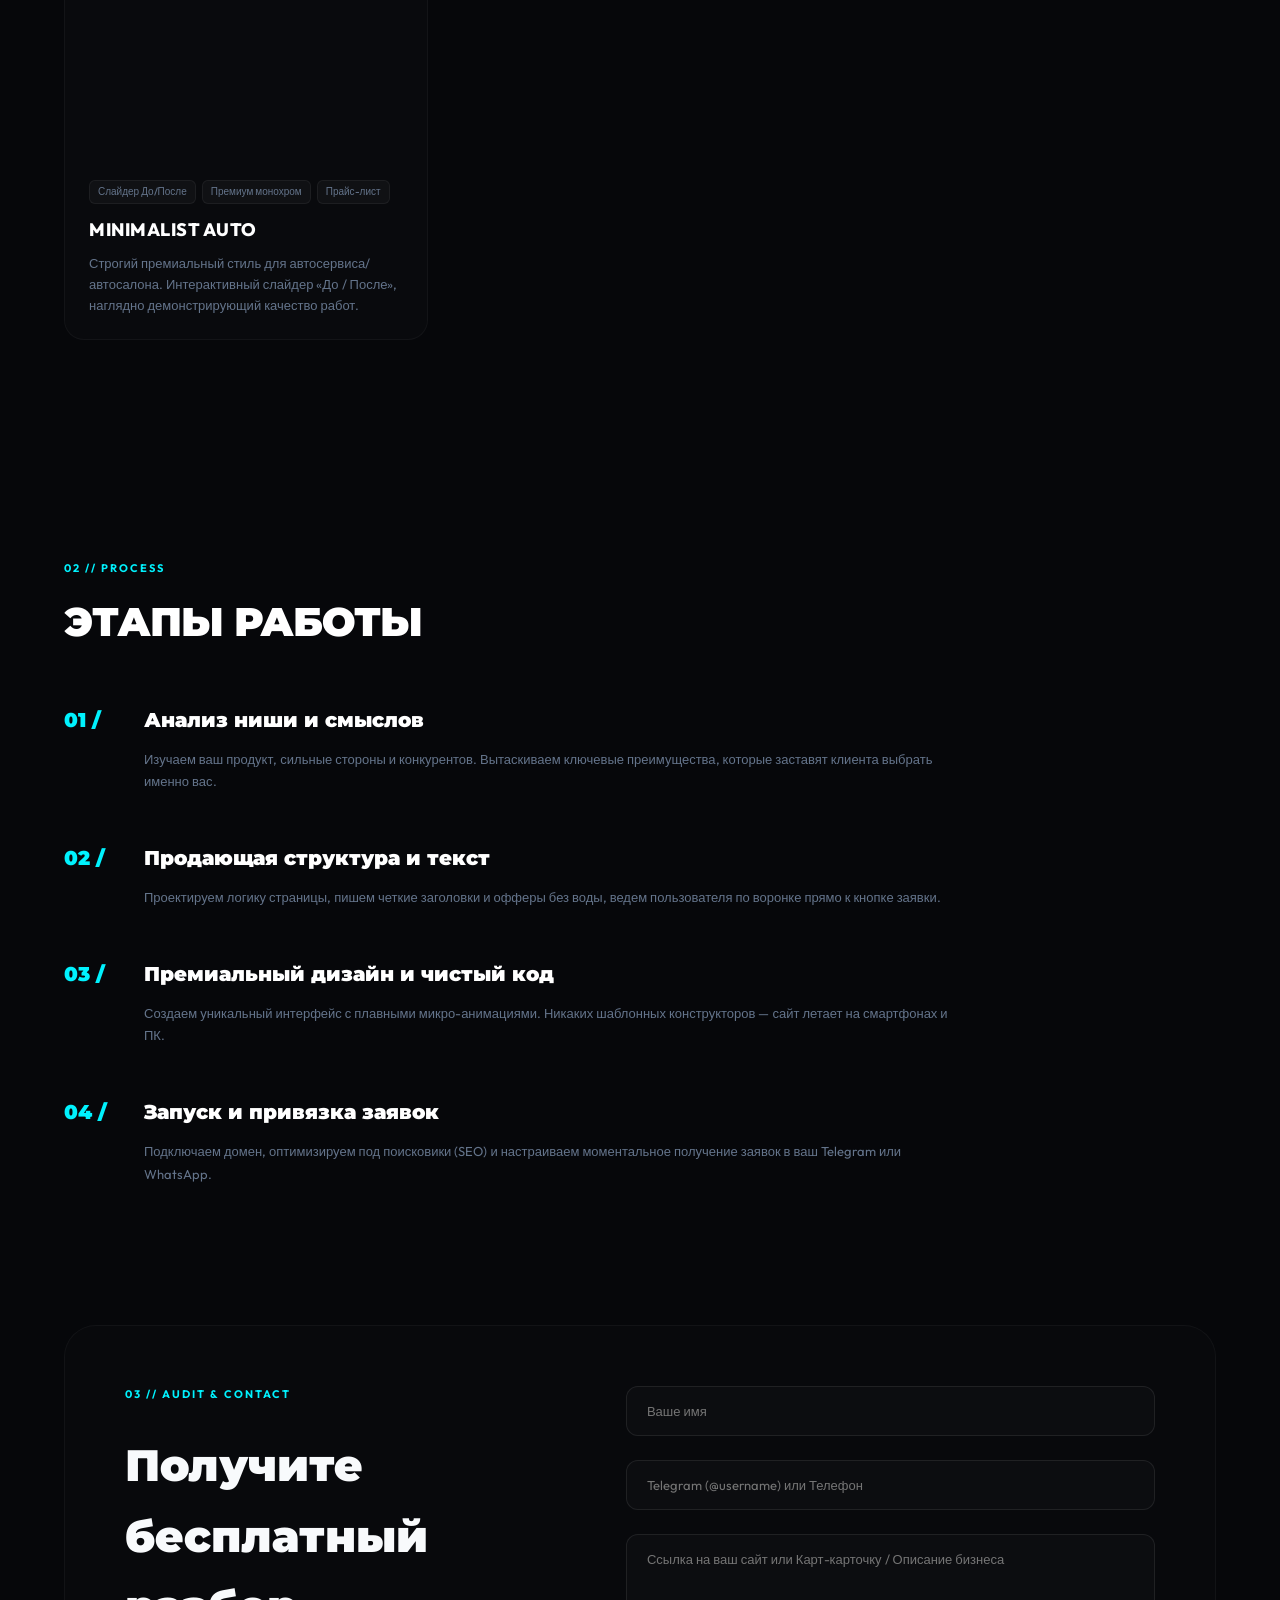
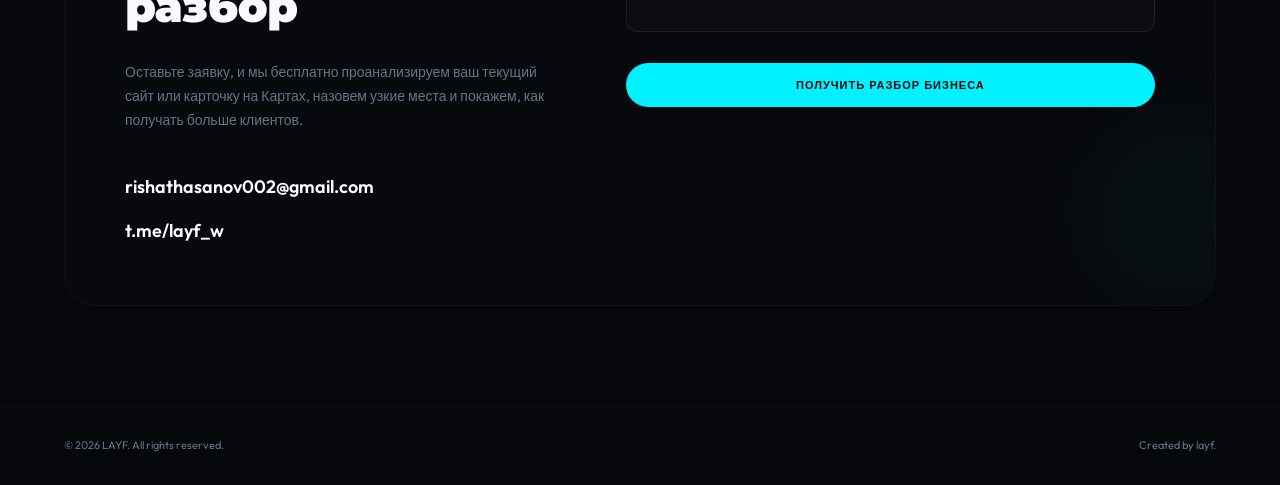
==== commit 13e2d6e1: "feat: add Pokraska Tut as #1 project in portfolio grid" ====
--- a/index.html
+++ b/index.html
@@ -86,7 +86,7 @@
 
             <!-- Category Filter Tabs -->
             <div class="portfolio-filter-tabs">
-                <button class="filter-tab active" data-category="all">Все работы (9)</button>
+                <button class="filter-tab active" data-category="all">Все работы (13)</button>
                 <button class="filter-tab" data-category="beauty">Салоны & Красота</button>
                 <button class="filter-tab" data-category="auto">Авто & Детейлинг</button>
                 <button class="filter-tab" data-category="furniture">Мебель & Производство</button>
@@ -95,7 +95,27 @@
 
             <!-- Grid Container -->
             <div class="projects-grid-container" id="projects-grid">
-                <!-- Project 1: Beauty / Aura Clinic -->
+                <!-- Project 1: Auto & Detailing / Pokraska Tut -->
+                <a href="https://pokraska-tut.vercel.app/" class="project-grid-card" data-category="auto" target="_blank">
+                    <div class="grid-card-badge">Авто & Детейлинг</div>
+                    <div class="grid-card-image">
+                        <img src="https://images.unsplash.com/photo-1617814076367-b759c7d7e738?auto=format&fit=crop&q=80&w=800" alt="ПОКРАСКА ТУТ">
+                        <div class="grid-card-overlay">
+                            <span class="btn-demo">Открыть Демо ↗</span>
+                        </div>
+                    </div>
+                    <div class="grid-card-content">
+                        <div class="grid-card-tags">
+                            <span>Калькулятор покраски</span>
+                            <span>Кузовной цех & PPF</span>
+                            <span>Industrial Dark</span>
+                        </div>
+                        <h3>ПОКРАСКА ТУТ</h3>
+                        <p>Кузовной цех и детейлинг-центр. Интерактивный калькулятор расчета стоимости покраски деталей, галерея выполненных проектов (Urus, Cayenne) и прямая запись в WhatsApp.</p>
+                    </div>
+                </a>
+
+                <!-- Project 2: Beauty / Aura Clinic -->
                 <a href="aura/index.html" class="project-grid-card" data-category="beauty" target="_blank">
                     <div class="grid-card-badge">Салоны & Красота</div>
                     <div class="grid-card-image">
